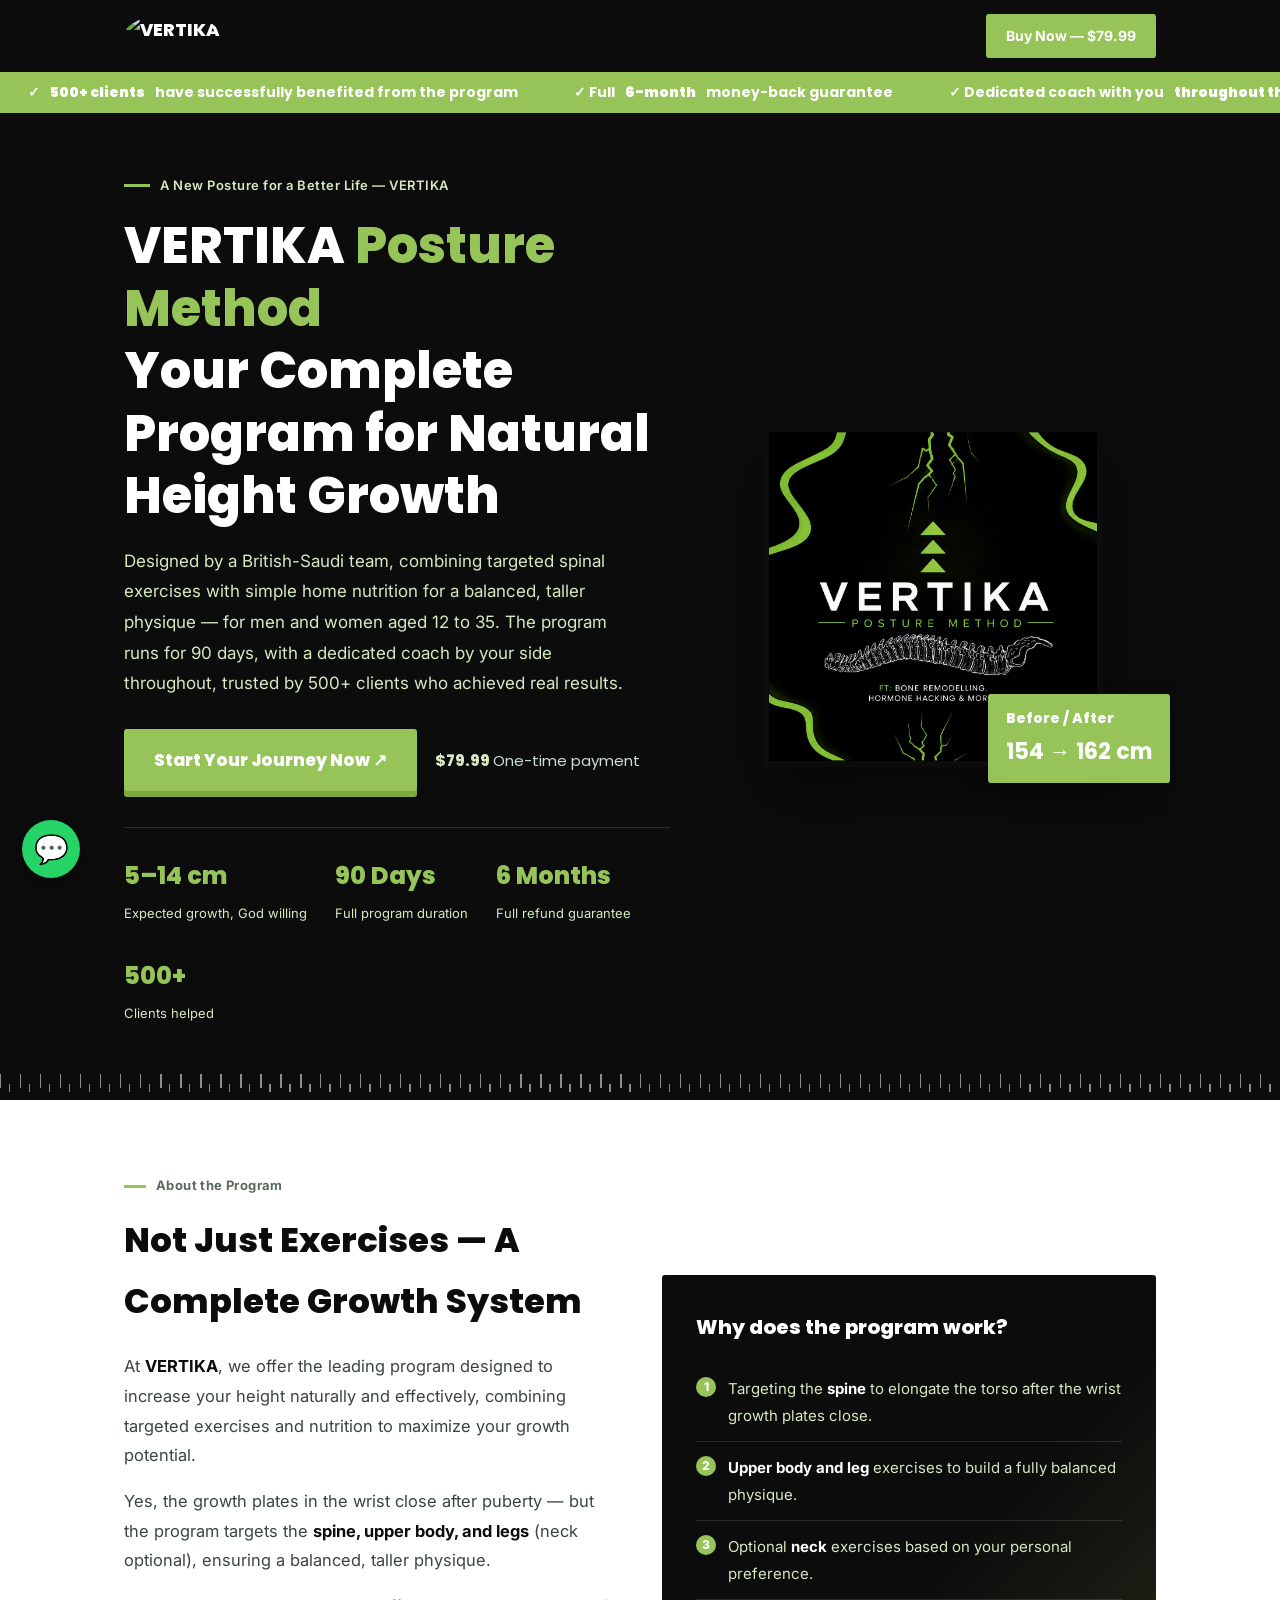
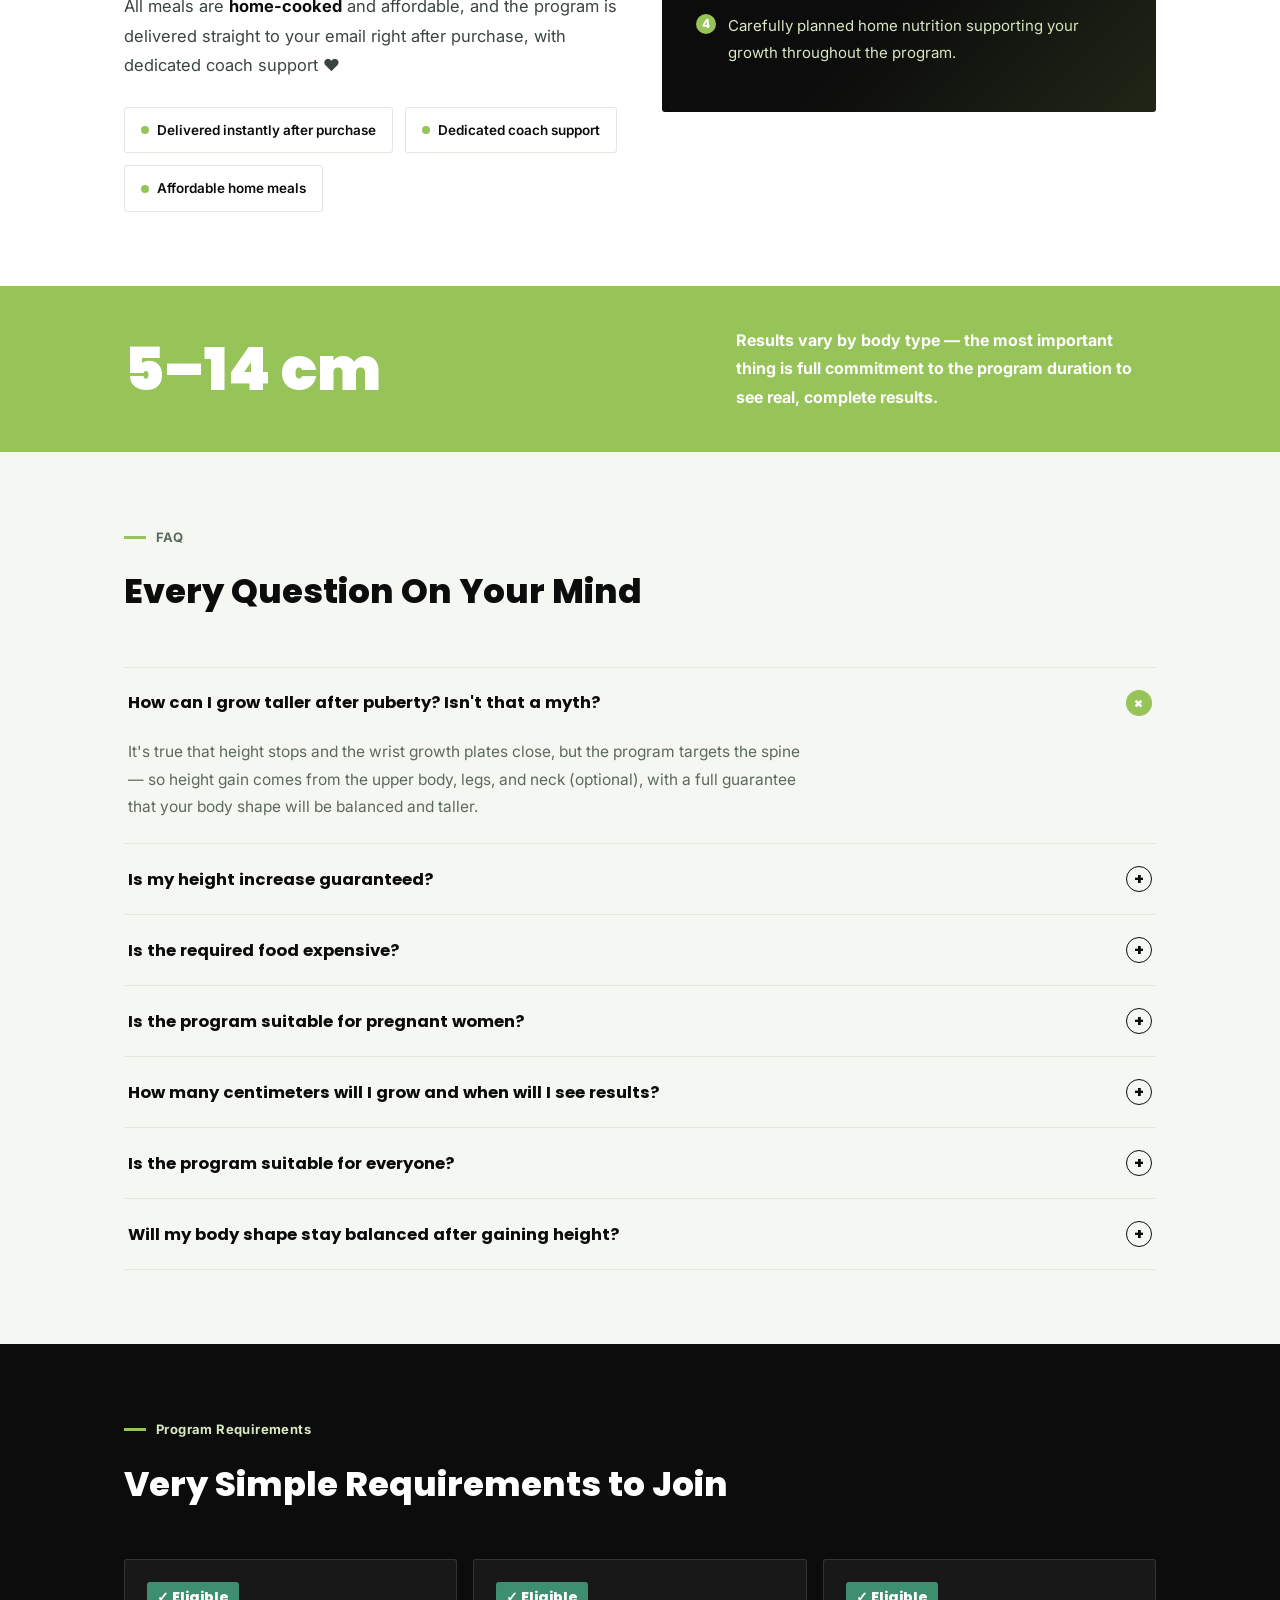
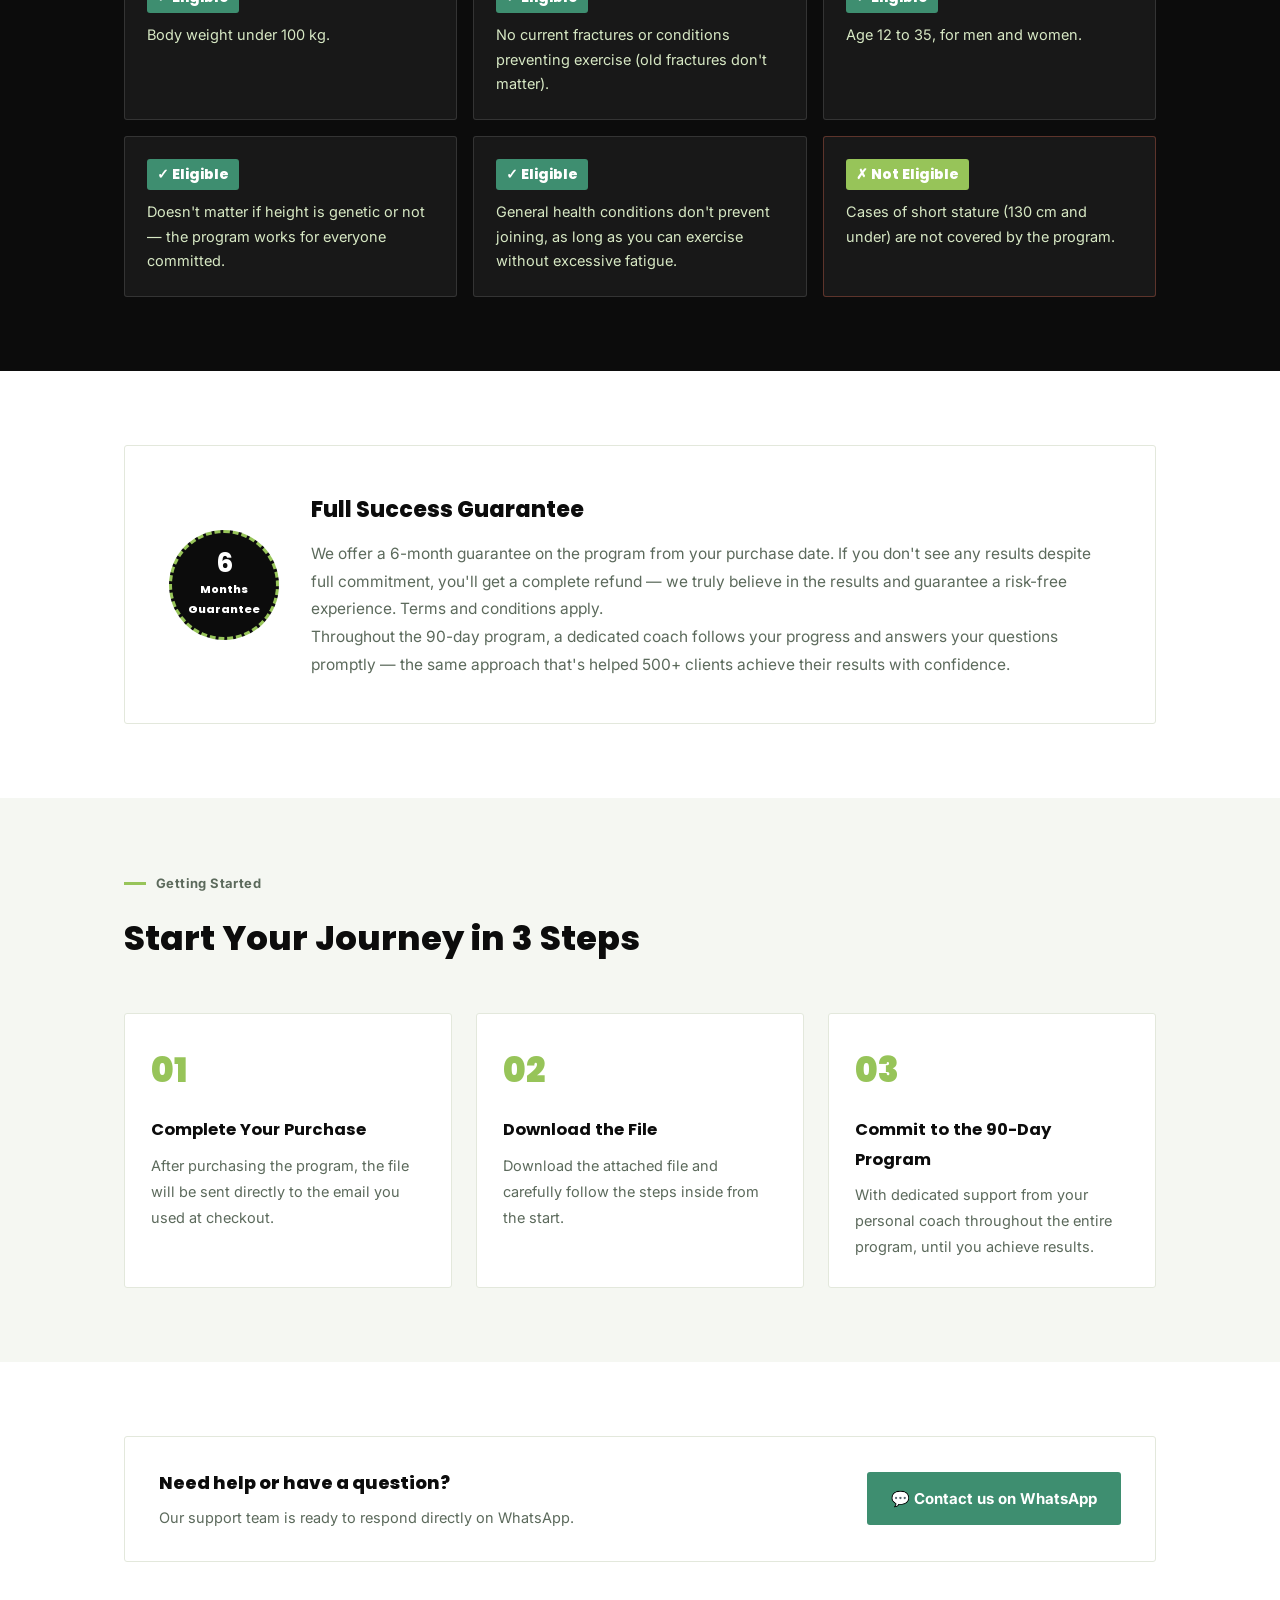
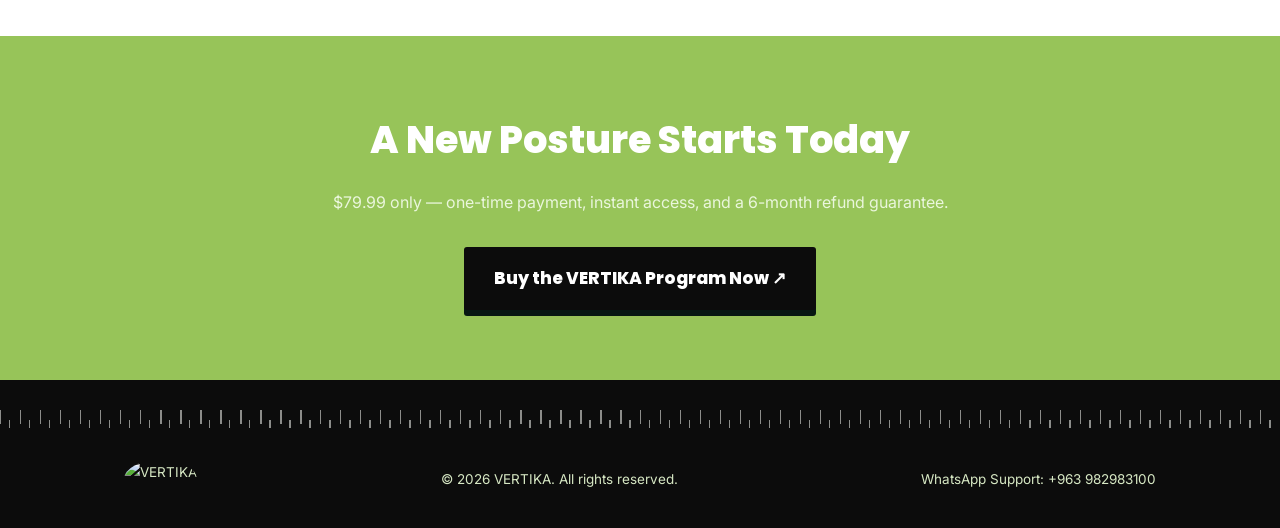
==== index.html @ 6cd90f40 "Add files via upload" ====
<!DOCTYPE html>
<html lang="en" dir="ltr">
<head>
<!-- Google tag (gtag.js) -->
<script async src="https://www.googletagmanager.com/gtag/js?id=G-021H1Y3XEF"></script>
<script>
  window.dataLayer = window.dataLayer || [];
  function gtag(){dataLayer.push(arguments);}
  gtag('js', new Date());
  gtag('config', 'G-021H1Y3XEF');
</script>
<meta charset="UTF-8">
<meta name="viewport" content="width=device-width, initial-scale=1.0">
<title>VERTIKA — Posture Method | Height Growth Program</title>
<link rel="preconnect" href="https://fonts.googleapis.com">
<link rel="preconnect" href="https://fonts.gstatic.com" crossorigin>
<link href="https://fonts.googleapis.com/css2?family=Poppins:wght@500;600;700;800;900&family=Inter:wght@400;500;600;700&display=swap" rel="stylesheet">
<style>
  :root{
    --ink:#0C0C0C;
    --teal:#0C0C0C;
    --teal-deep:#0C0C0C;
    --coral:#97C459;
    --coral-deep:#7CA83E;
    --sand:#F5F7F2;
    --paper:#FFFFFF;
    --gold:#97C459;
    --mint:#D7E8C4;
    --muted:#5c6a5c;
    --line:#E3E8DC;
  }
  *{box-sizing:border-box; margin:0; padding:0;}
  html{scroll-behavior:smooth;}
  body{
    font-family:'Inter', sans-serif;
    background:var(--sand);
    color:var(--ink);
    line-height:1.8;
    overflow-x:hidden;
  }
  h1,h2,h3,.display{font-family:'Poppins', sans-serif; font-weight:800;}
  img{max-width:100%; display:block;}
  a{color:inherit;}
  .wrap{max-width:1080px; margin:0 auto; padding:0 24px;}

  .ruler{
    height:26px; position:relative; overflow:hidden;
    background-image:
      repeating-linear-gradient(90deg, var(--ink) 0 1.5px, transparent 1.5px 20px),
      repeating-linear-gradient(90deg, transparent 0 9px, var(--ink) 9px 10.5px, transparent 10.5px 20px);
    background-position:0 0, 0 10px;
    background-size:100% 14px, 100% 8px;
    background-repeat:repeat-x;
    opacity:.9;
  }
  .ruler.on-dark{
    background-image:
      repeating-linear-gradient(90deg, var(--sand) 0 1.5px, transparent 1.5px 20px),
      repeating-linear-gradient(90deg, transparent 0 9px, var(--sand) 9px 10.5px, transparent 10.5px 20px);
    background-position:0 0, 0 10px;
    background-size:100% 14px, 100% 8px;
    opacity:.55;
  }

  .marquee-banner{background:var(--coral); color:#fff; overflow:hidden; white-space:nowrap; position:relative; z-index:51;}
  .marquee-track{display:inline-flex; white-space:nowrap; animation:marquee-scroll 22s linear infinite;}
  .marquee-track span{display:inline-flex; align-items:center; gap:10px; font-family:'Poppins', sans-serif; font-weight:700; font-size:14px; padding:8px 28px;}
  .marquee-track span b{font-weight:900;}
  @keyframes marquee-scroll{
    from{transform:translateX(0);}
    to{transform:translateX(-50%);}
  }
  @media (prefers-reduced-motion: reduce){
    .marquee-track{animation:none;}
  }
  .topbar{position:sticky; top:0; z-index:50; background:var(--teal-deep); color:#fff;}
  .topbar-inner{display:flex; align-items:center; justify-content:space-between; padding:14px 24px; max-width:1080px; margin:0 auto;}
  .brand{display:flex; align-items:center; gap:10px; font-family:'Poppins'; font-weight:800; font-size:18px;}
  .brand .dot{width:10px; height:10px; background:var(--coral); border-radius:50%;}
  .top-cta{background:var(--coral); color:#fff; font-weight:700; padding:9px 20px; border-radius:3px; font-size:14px; text-decoration:none; white-space:nowrap; transition:transform .15s ease;}
  .top-cta:hover{transform:translateY(-1px);}

  .hero{background:var(--teal-deep); color:#fff; position:relative; overflow:hidden; padding:54px 0 0;}
  .hero .wrap{display:grid; grid-template-columns:1.1fr .9fr; gap:40px; align-items:center;}
  .eyebrow{display:inline-flex; align-items:center; gap:10px; color:var(--mint); font-size:13px; letter-spacing:.5px; margin-bottom:18px; font-weight:600;}
  .eyebrow::before{content:''; width:26px; height:3px; background:var(--coral);}
  .hero h1{font-size:clamp(32px,4.5vw,50px); line-height:1.25; color:#fff; margin-bottom:18px;}
  .hero h1 em{color:var(--coral); font-style:normal;}
  .hero p.lead{color:var(--mint); font-size:17px; max-width:520px; margin-bottom:30px;}
  .hero-ctas{display:flex; align-items:center; gap:18px; flex-wrap:wrap; margin-bottom:36px;}
  .btn-primary{display:inline-flex; align-items:center; gap:10px; background:var(--coral); color:#fff; font-family:'Poppins'; font-weight:800; font-size:17px; padding:16px 30px; border-radius:3px; text-decoration:none; box-shadow:0 6px 0 var(--coral-deep); transition:transform .12s ease, box-shadow .12s ease;}
  .btn-primary:hover{transform:translateY(2px); box-shadow:0 4px 0 var(--coral-deep);}
  .price-tag{font-family:'Poppins'; font-weight:800; font-size:15px; color:var(--mint);}

  .hero-stats{display:flex; gap:28px; flex-wrap:wrap; padding-top:26px; border-top:1px solid rgba(255,255,255,.14);}
  .stat b{display:block; font-family:'Poppins'; font-weight:800; font-size:24px; color:var(--coral);}
  .stat span{font-size:13px; color:var(--mint);}

  .hero-art{position:relative; display:flex; justify-content:center;}
  .hero-cover{width:100%; max-width:340px; border:6px solid var(--teal); box-shadow:0 30px 60px rgba(0,0,0,.4);}
  .hero-tick-badge{
    position:absolute; bottom:-16px; right:-14px; background:var(--coral); color:#fff;
    font-family:'Poppins'; font-weight:800; font-size:14px; padding:12px 18px; border-radius:3px;
    box-shadow:0 10px 24px rgba(0,0,0,.3);
  }
  .hero-tick-badge b{font-size:22px; display:block;}

  section{padding:74px 0;}
  .section-head{max-width:640px; margin-bottom:44px;}
  .section-head .kicker{display:flex; align-items:center; gap:10px; color:var(--muted); font-weight:700; font-size:13px; letter-spacing:.4px; margin-bottom:12px;}
  .section-head .kicker::before{content:''; width:22px; height:3px; background:var(--coral);}
  .section-head h2{font-size:clamp(24px,3vw,34px); color:var(--teal-deep);}
  .section-head p{color:var(--muted); margin-top:12px; font-size:16px;}

  .about{background:var(--paper);}
  .about-grid{display:grid; grid-template-columns:1fr 1fr; gap:44px; align-items:center;}
  .about-copy p{color:#3a453f; margin-bottom:16px; font-size:16.5px;}
  .about-copy strong{color:var(--teal-deep);}
  .badge-row{display:flex; gap:12px; margin-top:26px; flex-wrap:wrap;}
  .badge{background:#fff; border:1px solid var(--line); border-radius:3px; padding:10px 16px; font-size:13.5px; font-weight:600; color:var(--teal-deep); display:flex; align-items:center; gap:8px;}
  .badge .sq{width:8px; height:8px; background:var(--coral); border-radius:50%;}

  .growth-card{background:var(--teal-deep); color:#fff; padding:34px; border-radius:3px; position:relative; overflow:hidden;}
  .growth-card::after{content:''; position:absolute; inset:0; background:linear-gradient(135deg, transparent 60%, rgba(151,196,89,.14));}
  .growth-card h3{font-size:20px; margin-bottom:18px; position:relative;}
  .growth-list{list-style:none; position:relative;}
  .growth-list li{display:flex; align-items:flex-start; gap:12px; padding:12px 0; border-top:1px solid rgba(255,255,255,.12); font-size:15px; color:var(--mint);}
  .growth-list li:first-child{border-top:none;}
  .growth-list li b{color:#fff; font-weight:700;}
  .growth-list .mark{width:20px; height:20px; min-width:20px; background:var(--coral); color:#fff; border-radius:50%; display:flex; align-items:center; justify-content:center; font-weight:800; font-size:12px; margin-top:2px;}

  .range-strip{background:var(--coral); color:#fff; padding:40px 0;}
  .range-inner{display:flex; align-items:center; justify-content:space-between; flex-wrap:wrap; gap:24px;}
  .range-num{font-family:'Poppins'; font-weight:900; font-size:clamp(38px,6vw,60px); line-height:1;}
  .range-inner p{font-weight:700; font-size:16px; max-width:420px;}

  .faq-list{border-top:1px solid var(--line);}
  .faq-item{border-bottom:1px solid var(--line);}
  .faq-q{width:100%; text-align:left; background:none; border:none; cursor:pointer; display:flex; align-items:center; justify-content:space-between; gap:20px; padding:22px 4px; font-family:'Poppins'; font-weight:700; font-size:16.5px; color:var(--teal-deep);}
  .faq-q .plus{min-width:26px; height:26px; border:1.5px solid var(--teal-deep); border-radius:50%; display:flex; align-items:center; justify-content:center; font-size:16px; flex:none; transition:transform .2s ease, background .2s ease, color .2s ease;}
  .faq-item.open .faq-q .plus{background:var(--coral); border-color:var(--coral); color:#fff; transform:rotate(45deg);}
  .faq-a{max-height:0; overflow:hidden; transition:max-height .3s ease;}
  .faq-a p{padding:0 4px 22px; color:var(--muted); font-size:15.5px; max-width:680px;}

  .elig{background:var(--teal-deep); color:#fff;}
  .elig .section-head h2{color:#fff;}
  .elig .section-head p{color:var(--mint);}
  .elig .section-head .kicker{color:var(--mint);}
  .elig-grid{display:grid; grid-template-columns:repeat(3,1fr); gap:16px;}
  .elig-card{background:rgba(255,255,255,.05); border:1px solid rgba(255,255,255,.12); padding:22px; border-radius:3px;}
  .elig-card.no{border-color:rgba(255,120,90,.3);}
  .elig-icon{font-family:'Poppins'; font-weight:800; font-size:14px; margin-bottom:10px; display:inline-block; padding:3px 10px; border-radius:3px;}
  .elig-card.yes .elig-icon{background:#3E8E70; color:#fff;}
  .elig-card.no .elig-icon{background:var(--coral); color:#fff;}
  .elig-card p{font-size:14.5px; color:var(--mint); line-height:1.7;}

  .guarantee{background:var(--paper);}
  .g-box{background:#fff; border:1px solid var(--line); border-radius:3px; padding:44px; display:grid; grid-template-columns:auto 1fr; gap:32px; align-items:center;}
  .g-badge{width:110px; height:110px; border-radius:50%; background:var(--teal-deep); color:#fff; display:flex; flex-direction:column; align-items:center; justify-content:center; font-family:'Poppins'; font-weight:800; text-align:center; flex:none; border:3px dashed var(--coral);}
  .g-badge b{font-size:26px; line-height:1;}
  .g-badge span{font-size:11px; margin-top:4px;}
  .g-box h3{font-size:22px; margin-bottom:10px; color:var(--teal-deep);}
  .g-box p{color:var(--muted); font-size:15.5px;}

  .steps-grid{display:grid; grid-template-columns:repeat(3,1fr); gap:24px;}
  .step-card{background:var(--paper); border:1px solid var(--line); padding:26px; border-radius:3px; position:relative;}
  .step-num{font-family:'Poppins'; font-weight:900; font-size:34px; color:var(--gold); margin-bottom:14px;}
  .step-card h4{font-size:16.5px; margin-bottom:8px; color:var(--teal-deep); font-family:'Poppins'; font-weight:700;}
  .step-card p{font-size:14.5px; color:var(--muted);}


  .support{background:var(--paper);}
  .support-box{display:flex; align-items:center; justify-content:space-between; gap:24px; flex-wrap:wrap; background:#fff; border:1px solid var(--line); padding:30px 34px; border-radius:3px;}
  .support-box h3{font-size:18px; color:var(--teal-deep); margin-bottom:6px;}
  .support-box p{color:var(--muted); font-size:14.5px;}
  .wa-btn{display:inline-flex; align-items:center; gap:10px; background:#3E8E70; color:#fff; font-weight:700; font-size:15px; padding:13px 24px; border-radius:3px; text-decoration:none; flex:none;}
  .wa-float{position:fixed; bottom:22px; left:22px; z-index:60; background:#25D366; color:#fff; width:58px; height:58px; border-radius:50%; display:flex; align-items:center; justify-content:center; box-shadow:0 6px 18px rgba(0,0,0,.28); text-decoration:none; font-size:28px; transition:transform .15s ease;}
  .wa-float:hover{transform:scale(1.08);}
  @media (max-width:520px){ .wa-float{width:52px; height:52px; bottom:16px; left:16px; font-size:24px;} }

  .final-cta{background:var(--coral); text-align:center; padding:70px 0; position:relative; overflow:hidden; color:#fff;}
  .final-cta h2{font-size:clamp(26px,4vw,38px); margin-bottom:14px;}
  .final-cta p{color:#EAF6DC; margin-bottom:30px; font-size:16px;}
  .final-cta .btn-primary{background:var(--teal-deep); box-shadow:0 6px 0 #061713;}
  .final-cta .btn-primary:hover{box-shadow:0 4px 0 #061713;}

  footer{background:var(--teal-deep); color:var(--mint); padding:30px 0; font-size:13.5px;}
  .footer-inner{display:flex; justify-content:space-between; align-items:center; flex-wrap:wrap; gap:12px;}

  @media (max-width:860px){
    .hero .wrap{grid-template-columns:1fr; text-align:center;}
    .eyebrow, .hero-ctas{justify-content:center;}
    .hero p.lead{margin-left:auto; margin-right:auto;}
    .hero-stats{justify-content:center;}
    .hero-art{order:-1;}
    .about-grid{grid-template-columns:1fr;}
    .elig-grid{grid-template-columns:1fr 1fr;}
    .steps-grid{grid-template-columns:1fr;}
    .g-box{grid-template-columns:1fr; text-align:center; justify-items:center;}
    .support-box{flex-direction:column; text-align:center;}
  }
  @media (max-width:520px){
    .elig-grid{grid-template-columns:1fr;}
    .top-cta{display:none;}
  }
  @media (prefers-reduced-motion: reduce){
    *{transition:none !important; scroll-behavior:auto !important;}
  }
</style>
</head>
<body>

<a class="wa-float" href="https://wa.me/9630982983100" target="_blank" rel="noopener" aria-label="Contact us on WhatsApp">💬</a>

<div class="topbar">
  <div class="topbar-inner">
    <div class="brand"><img src="logo.jpg" alt="VERTIKA" style="height:44px;width:auto;border-radius:50%;"></div>
    <a class="top-cta" href="https://courseon.gumroad.com/l/cueur?wanted=true" target="_blank" rel="noopener">Buy Now — $79.99</a>
  </div>
</div>

<div class="marquee-banner">
  <div class="marquee-track">
    <span>✓ <b>500+ clients</b> have successfully benefited from the program</span>
    <span>✓ Full <b>6-month</b> money-back guarantee</span>
    <span>✓ Dedicated coach with you <b>throughout the program</b></span>
    <span>✓ Full program duration: <b>90 days</b></span>
    <span>✓ <b>500+ clients</b> have successfully benefited from the program</span>
    <span>✓ Full <b>6-month</b> money-back guarantee</span>
    <span>✓ Dedicated coach with you <b>throughout the program</b></span>
    <span>✓ Full program duration: <b>90 days</b></span>
  </div>
</div>

<section class="hero">
  <div class="wrap">
    <div class="hero-copy">
      <div class="eyebrow">A New Posture for a Better Life — VERTIKA</div>
      <h1>VERTIKA <em>Posture Method</em><br>Your Complete Program for Natural Height Growth</h1>
      <p class="lead">Designed by a British-Saudi team, combining targeted spinal exercises with simple home nutrition for a balanced, taller physique — for men and women aged 12 to 35. The program runs for 90 days, with a dedicated coach by your side throughout, trusted by 500+ clients who achieved real results.</p>
      <div class="hero-ctas">
        <a class="btn-primary" href="https://courseon.gumroad.com/l/cueur?wanted=true" target="_blank" rel="noopener">Start Your Journey Now ↗</a>
        <div class="price-tag">$79.99 <span style="font-weight:400;color:#c9ded4;">One-time payment</span></div>
      </div>
      <div class="hero-stats">
        <div class="stat"><b>5–14 cm</b><span>Expected growth, God willing</span></div>
        <div class="stat"><b>90 Days</b><span>Full program duration</span></div>
        <div class="stat"><b>6 Months</b><span>Full refund guarantee</span></div>
        <div class="stat"><b>500+</b><span>Clients helped</span></div>
      </div>
    </div>
    <div class="hero-art">
      <img class="hero-cover" src="cover.jpg" alt="VERTIKA Posture Method cover">
      <div class="hero-tick-badge">Before / After<b>154 → 162 cm</b></div>
    </div>
  </div>
  <div class="ruler on-dark" style="margin-top:48px;"></div>
</section>

<section class="about">
  <div class="wrap">
    <div class="about-grid">
      <div class="about-copy">
        <div class="section-head" style="margin-bottom:20px;">
          <div class="kicker">About the Program</div>
          <h2>Not Just Exercises — A Complete Growth System</h2>
        </div>
        <p>At <strong>VERTIKA</strong>, we offer the leading program designed to increase your height naturally and effectively, combining targeted exercises and nutrition to maximize your growth potential.</p>
        <p>Yes, the growth plates in the wrist close after puberty — but the program targets the <strong>spine, upper body, and legs</strong> (neck optional), ensuring a balanced, taller physique.</p>
        <p>All meals are <strong>home-cooked</strong> and affordable, and the program is delivered straight to your email right after purchase, with dedicated coach support ❤️</p>
        <div class="badge-row">
          <div class="badge"><span class="sq"></span> Delivered instantly after purchase</div>
          <div class="badge"><span class="sq"></span> Dedicated coach support</div>
          <div class="badge"><span class="sq"></span> Affordable home meals</div>
        </div>
      </div>
      <div class="growth-card">
        <h3>Why does the program work?</h3>
        <ul class="growth-list">
          <li><span class="mark">1</span><span>Targeting the <b>spine</b> to elongate the torso after the wrist growth plates close.</span></li>
          <li><span class="mark">2</span><span><b>Upper body and leg</b> exercises to build a fully balanced physique.</span></li>
          <li><span class="mark">3</span><span>Optional <b>neck</b> exercises based on your personal preference.</span></li>
          <li><span class="mark">4</span><span>Carefully planned home nutrition supporting your growth throughout the program.</span></li>
        </ul>
      </div>
    </div>
  </div>
</section>

<div class="range-strip">
  <div class="wrap range-inner">
    <div class="range-num">5–14 cm</div>
    <p>Results vary by body type — the most important thing is full commitment to the program duration to see real, complete results.</p>
  </div>
</div>

<section class="faq">
  <div class="wrap">
    <div class="section-head">
      <div class="kicker">FAQ</div>
      <h2>Every Question On Your Mind</h2>
    </div>
    <div class="faq-list" id="faqList">

      <div class="faq-item open">
        <button class="faq-q"><span>How can I grow taller after puberty? Isn't that a myth?</span><span class="plus">+</span></button>
        <div class="faq-a"><p>It's true that height stops and the wrist growth plates close, but the program targets the spine — so height gain comes from the upper body, legs, and neck (optional), with a full guarantee that your body shape will be balanced and taller.</p></div>
      </div>

      <div class="faq-item">
        <button class="faq-q"><span>Is my height increase guaranteed?</span><span class="plus">+</span></button>
        <div class="faq-a"><p>God willing, yes — if you follow the program correctly and commit to it fully.</p></div>
      </div>

      <div class="faq-item">
        <button class="faq-q"><span>Is the required food expensive?</span><span class="plus">+</span></button>
        <div class="faq-a"><p>No, it's all simple, affordable home-cooked food.</p></div>
      </div>

      <div class="faq-item">
        <button class="faq-q"><span>Is the program suitable for pregnant women?</span><span class="plus">+</span></button>
        <div class="faq-a"><p>No, it's best to take the current offer now and start right after giving birth.</p></div>
      </div>

      <div class="faq-item">
        <button class="faq-q"><span>How many centimeters will I grow and when will I see results?</span><span class="plus">+</span></button>
        <div class="faq-a"><p>From 5 cm minimum up to 10–14 cm, God willing — results vary by body. Most importantly, commit to the full program duration to see complete results.</p></div>
      </div>

      <div class="faq-item">
        <button class="faq-q"><span>Is the program suitable for everyone?</span><span class="plus">+</span></button>
        <div class="faq-a"><p>Yes, God willing, for both men and women — regardless of whether height is genetic, the program works for everyone who commits.</p></div>
      </div>

      <div class="faq-item">
        <button class="faq-q"><span>Will my body shape stay balanced after gaining height?</span><span class="plus">+</span></button>
        <div class="faq-a"><p>Yes, completely balanced — no client has ever complained about imbalance after gaining height, Alhamdulillah.</p></div>
      </div>

    </div>
  </div>
</section>

<section class="elig">
  <div class="wrap">
    <div class="section-head">
      <div class="kicker">Program Requirements</div>
      <h2>Very Simple Requirements to Join</h2>
    </div>
    <div class="elig-grid">
      <div class="elig-card yes"><span class="elig-icon">✓ Eligible</span><p>Body weight under 100 kg.</p></div>
      <div class="elig-card yes"><span class="elig-icon">✓ Eligible</span><p>No current fractures or conditions preventing exercise (old fractures don't matter).</p></div>
      <div class="elig-card yes"><span class="elig-icon">✓ Eligible</span><p>Age 12 to 35, for men and women.</p></div>
      <div class="elig-card yes"><span class="elig-icon">✓ Eligible</span><p>Doesn't matter if height is genetic or not — the program works for everyone committed.</p></div>
      <div class="elig-card yes"><span class="elig-icon">✓ Eligible</span><p>General health conditions don't prevent joining, as long as you can exercise without excessive fatigue.</p></div>
      <div class="elig-card no"><span class="elig-icon">✗ Not Eligible</span><p>Cases of short stature (130 cm and under) are not covered by the program.</p></div>
    </div>
  </div>
</section>

<section class="guarantee">
  <div class="wrap">
    <div class="g-box">
      <div class="g-badge"><b>6</b><span>Months Guarantee</span></div>
      <div>
        <h3>Full Success Guarantee</h3>
        <p>We offer a 6-month guarantee on the program from your purchase date. If you don't see any results despite full commitment, you'll get a complete refund — we truly believe in the results and guarantee a risk-free experience. Terms and conditions apply.</p>
        <p>Throughout the 90-day program, a dedicated coach follows your progress and answers your questions promptly — the same approach that's helped 500+ clients achieve their results with confidence.</p>
      </div>
    </div>
  </div>
</section>

<section class="steps">
  <div class="wrap">
    <div class="section-head">
      <div class="kicker">Getting Started</div>
      <h2>Start Your Journey in 3 Steps</h2>
    </div>
    <div class="steps-grid">
      <div class="step-card">
        <div class="step-num">01</div>
        <h4>Complete Your Purchase</h4>
        <p>After purchasing the program, the file will be sent directly to the email you used at checkout.</p>
      </div>
      <div class="step-card">
        <div class="step-num">02</div>
        <h4>Download the File</h4>
        <p>Download the attached file and carefully follow the steps inside from the start.</p>
      </div>
      <div class="step-card">
        <div class="step-num">03</div>
        <h4>Commit to the 90-Day Program</h4>
        <p>With dedicated support from your personal coach throughout the entire program, until you achieve results.</p>
      </div>
    </div>
  </div>
</section>





<section class="support">
  <div class="wrap">
    <div class="support-box">
      <div>
        <h3>Need help or have a question?</h3>
        <p>Our support team is ready to respond directly on WhatsApp.</p>
      </div>
      <a class="wa-btn" href="https://wa.me/9630982983100" target="_blank" rel="noopener">💬 Contact us on WhatsApp</a>
    </div>
  </div>
</section>

<div class="final-cta">
  <div class="wrap">
    <h2>A New Posture Starts Today</h2>
    <p>$79.99 only — one-time payment, instant access, and a 6-month refund guarantee.</p>
    <a class="btn-primary" href="https://courseon.gumroad.com/l/cueur?wanted=true" target="_blank" rel="noopener">Buy the VERTIKA Program Now ↗</a>
  </div>
</div>

<footer>
  <div class="ruler on-dark" style="margin-bottom:24px;"></div>
  <div class="wrap footer-inner">
    <div class="footer-brand"><img src="logo.jpg" alt="VERTIKA" style="height:38px;width:auto;border-radius:50%;"></div>
    <div>© 2026 VERTIKA. All rights reserved.</div>
    <div>WhatsApp Support: +963 982983100</div>
  </div>
</footer>

<script>
  document.querySelectorAll('.faq-q').forEach(btn=>{
    btn.addEventListener('click', ()=>{
      const item = btn.closest('.faq-item');
      const answer = item.querySelector('.faq-a');
      const isOpen = item.classList.contains('open');
      document.querySelectorAll('.faq-item.open').forEach(o=>{
        if(o!==item){ o.classList.remove('open'); o.querySelector('.faq-a').style.maxHeight=null; }
      });
      if(isOpen){
        item.classList.remove('open');
        answer.style.maxHeight = null;
      } else {
        item.classList.add('open');
        answer.style.maxHeight = answer.scrollHeight + 'px';
      }
    });
  });
  window.addEventListener('load', ()=>{
    const openItem = document.querySelector('.faq-item.open .faq-a');
    if(openItem) openItem.style.maxHeight = openItem.scrollHeight + 'px';
  });
</script>

</body>
</html>
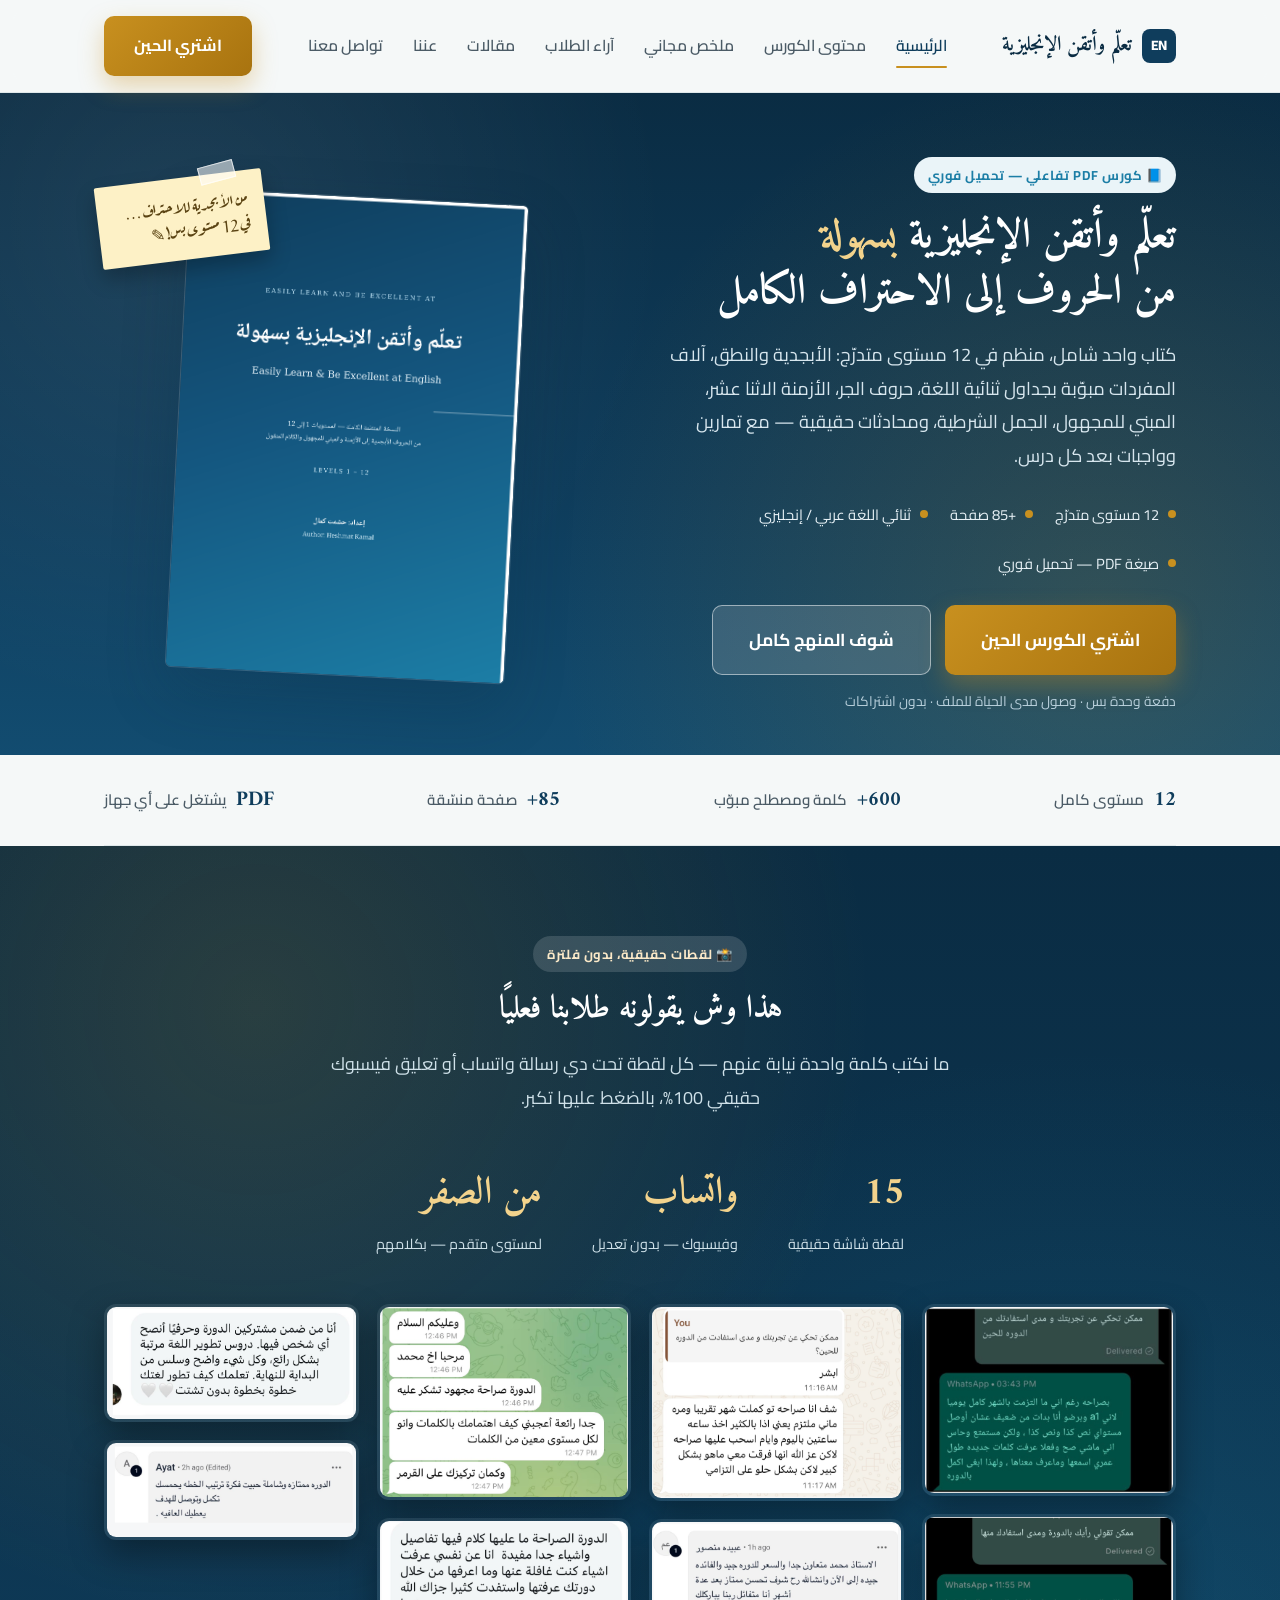
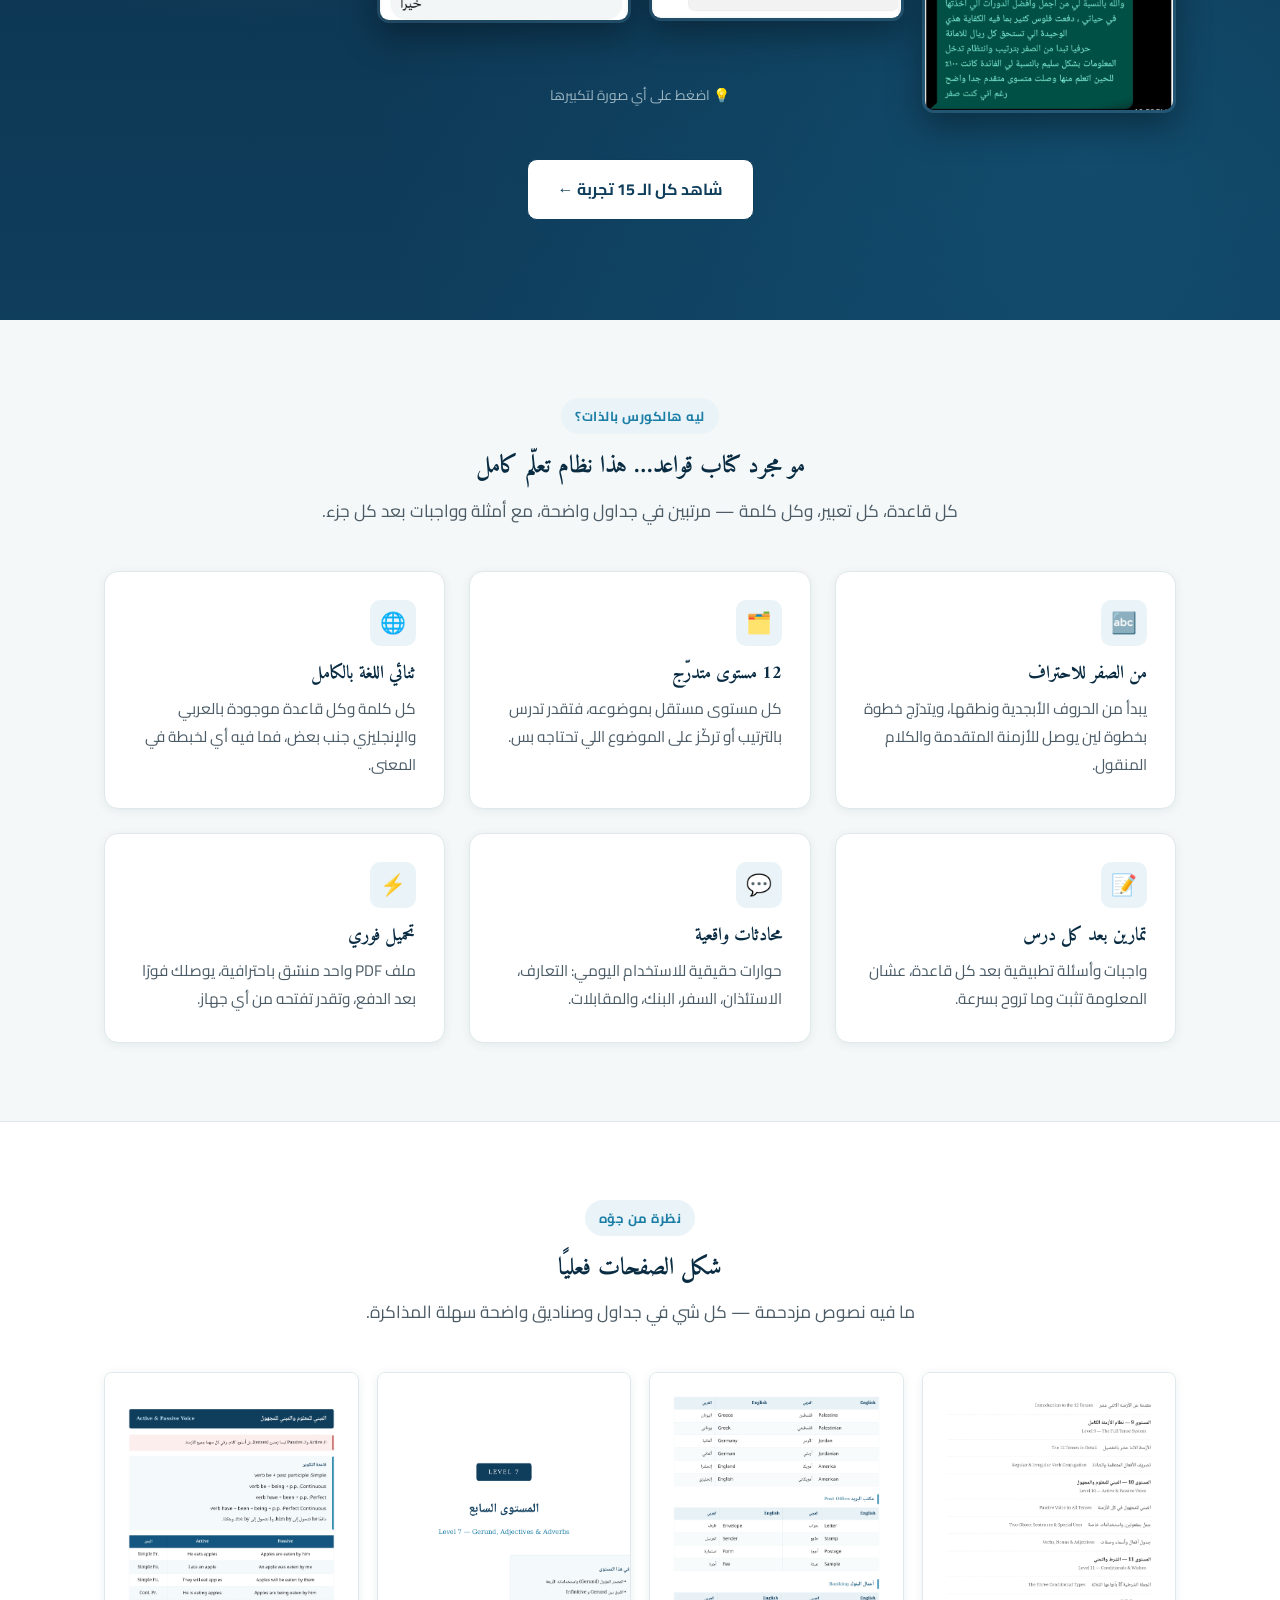
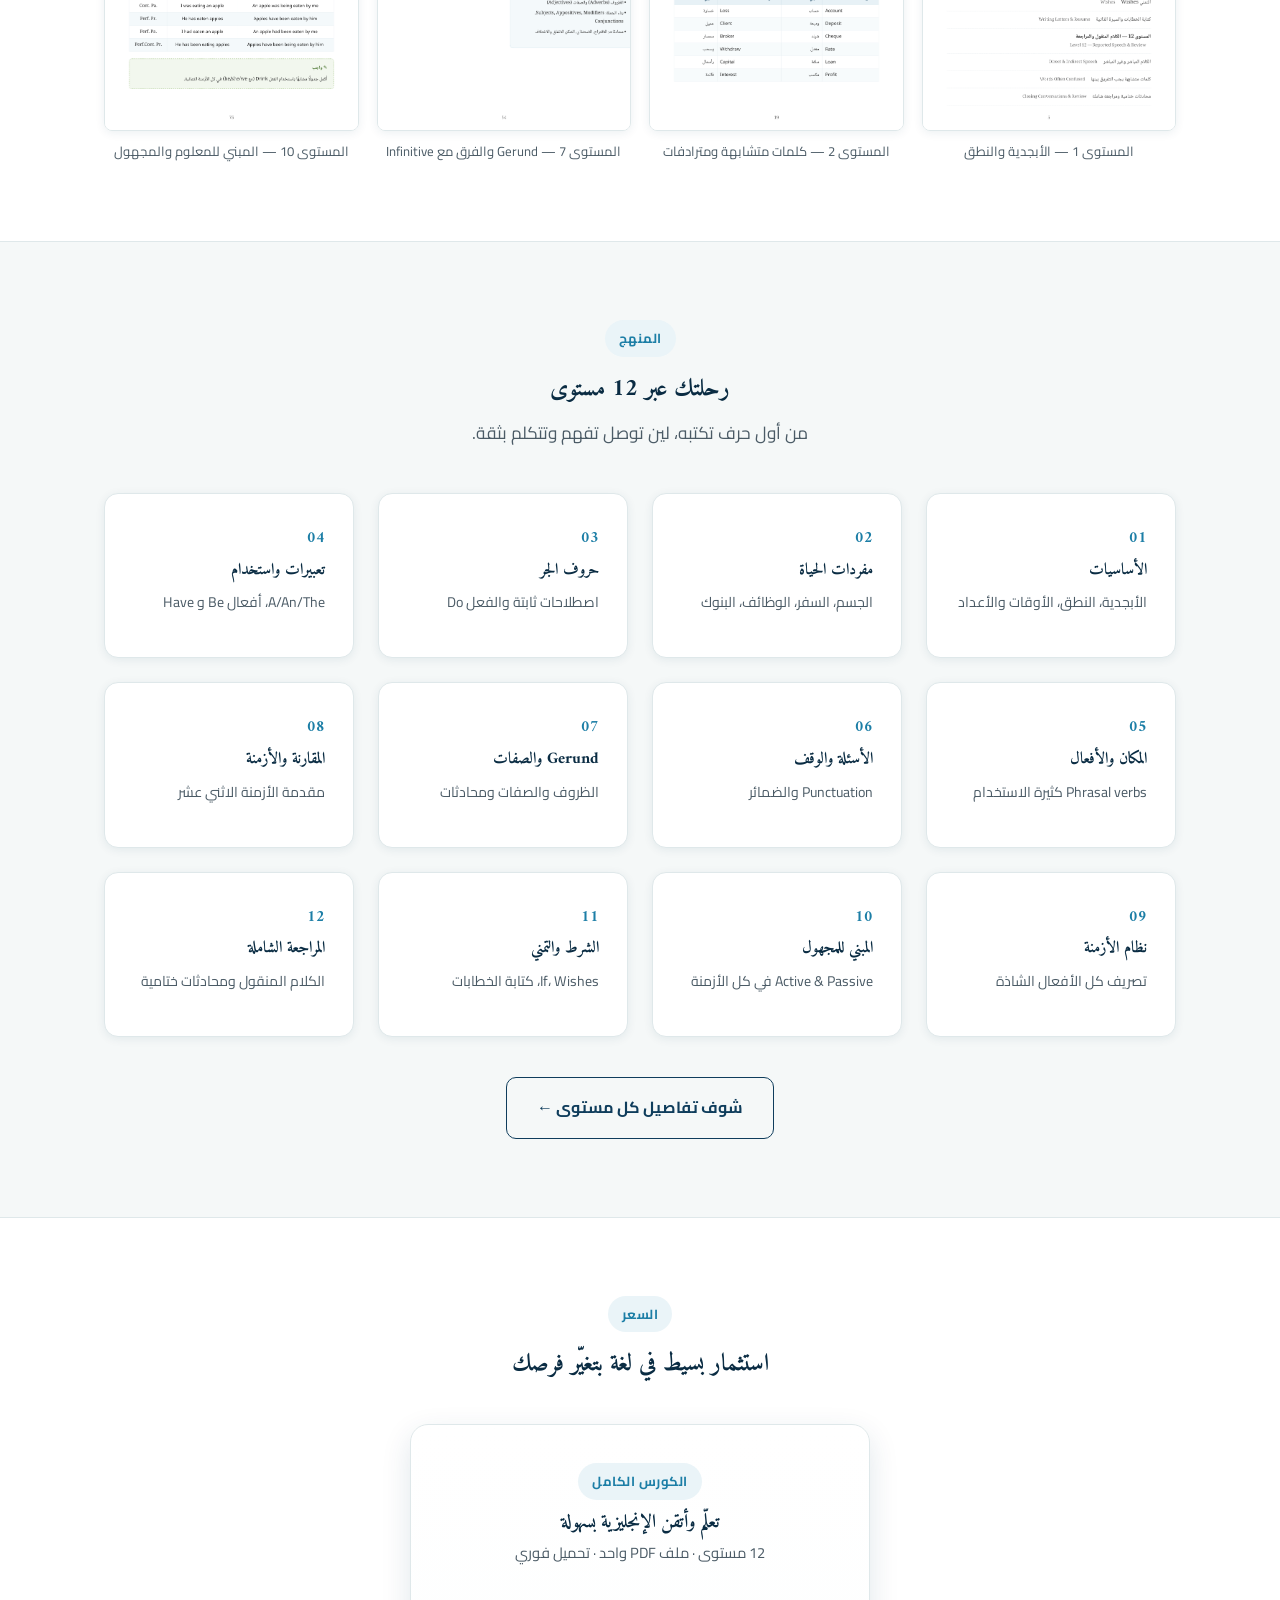
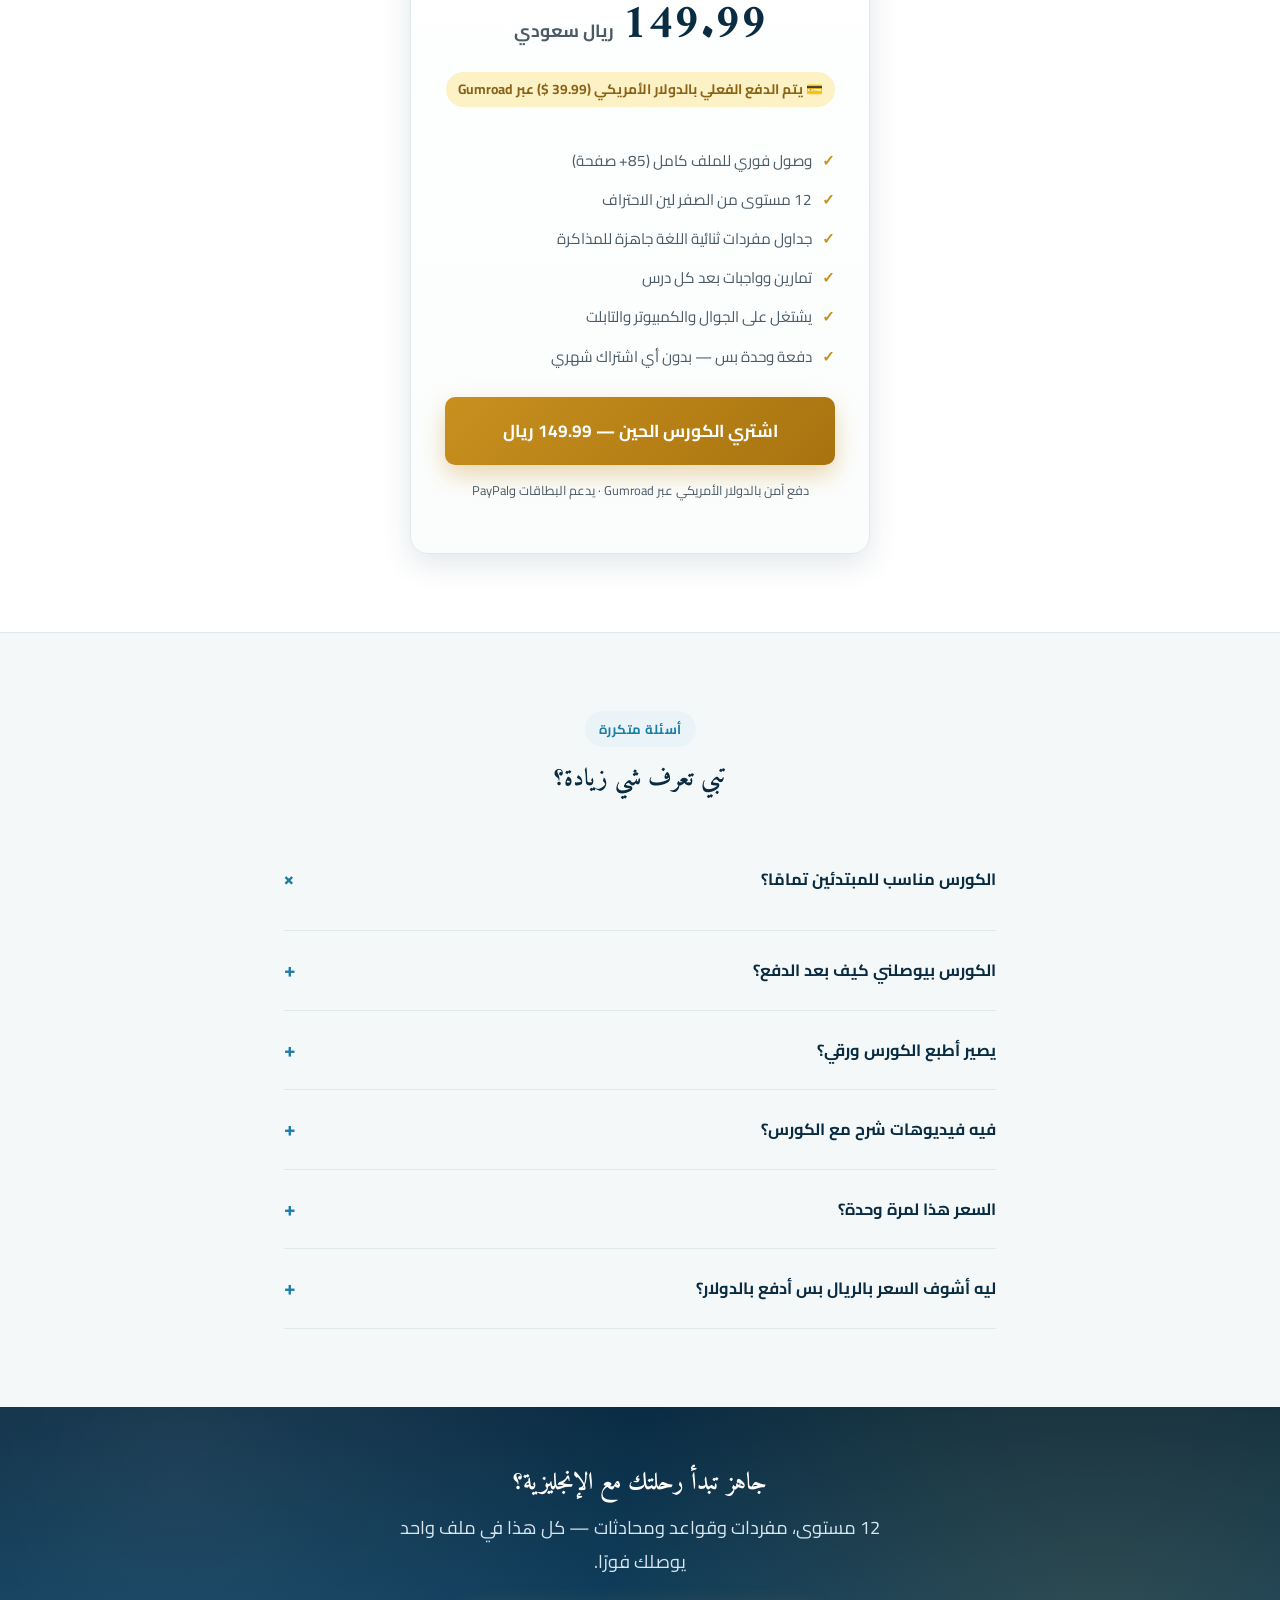
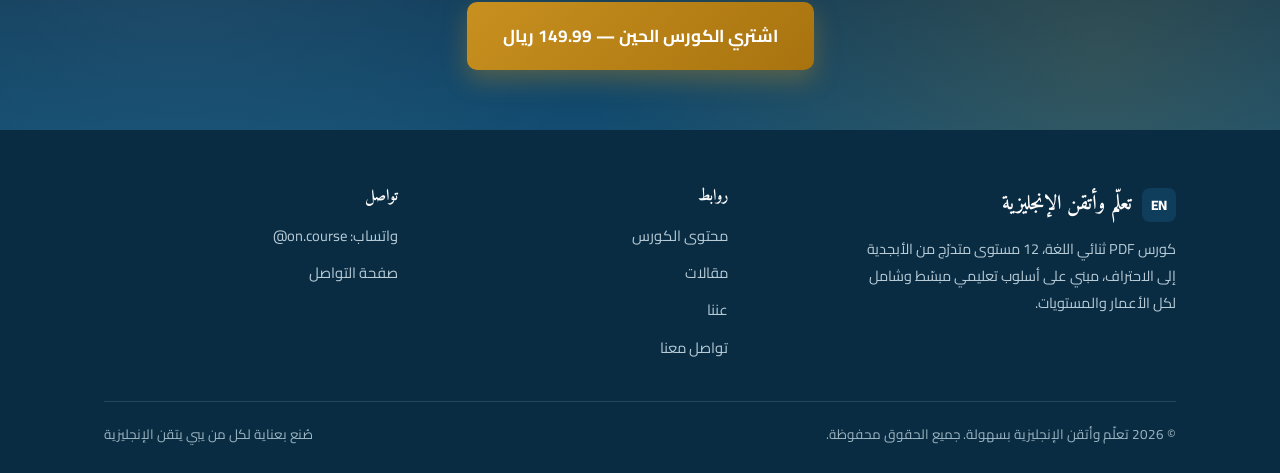
==== commit ebd3b68f: "Add files via upload" ====
--- a/index.html
+++ b/index.html
@@ -1,5 +1,5 @@
 <!DOCTYPE html>
-<html lang="en" dir="ltr">
+<html lang="ar" dir="rtl">
 <head>
 <!-- Google tag (gtag.js) -->
 <script async src="https://www.googletagmanager.com/gtag/js?id=G-021H1Y3XEF"></script>
@@ -9,450 +9,386 @@
   gtag('js', new Date());
   gtag('config', 'G-021H1Y3XEF');
 </script>
+
 <meta charset="UTF-8">
 <meta name="viewport" content="width=device-width, initial-scale=1.0">
-<title>VERTIKA — Posture Method | Height Growth Program</title>
+<title>تعلّم وأتقن الإنجليزية بسهولة | كورس كامل من الصفر للاحتراف — 12 مستوى</title>
+<meta name="description" content="كورس شامل بصيغة PDF ثنائي اللغة (عربي/إنجليزي)، 12 مستوى متدرج من الأبجدية إلى الأزمنة والمحادثات. تحميل فوري بعد الشراء.">
 <link rel="preconnect" href="https://fonts.googleapis.com">
-<link rel="preconnect" href="https://fonts.gstatic.com" crossorigin>
-<link href="https://fonts.googleapis.com/css2?family=Poppins:wght@500;600;700;800;900&family=Inter:wght@400;500;600;700&display=swap" rel="stylesheet">
-<style>
-  :root{
-    --ink:#0C0C0C;
-    --teal:#0C0C0C;
-    --teal-deep:#0C0C0C;
-    --coral:#97C459;
-    --coral-deep:#7CA83E;
-    --sand:#F5F7F2;
-    --paper:#FFFFFF;
-    --gold:#97C459;
-    --mint:#D7E8C4;
-    --muted:#5c6a5c;
-    --line:#E3E8DC;
-  }
-  *{box-sizing:border-box; margin:0; padding:0;}
-  html{scroll-behavior:smooth;}
-  body{
-    font-family:'Inter', sans-serif;
-    background:var(--sand);
-    color:var(--ink);
-    line-height:1.8;
-    overflow-x:hidden;
-  }
-  h1,h2,h3,.display{font-family:'Poppins', sans-serif; font-weight:800;}
-  img{max-width:100%; display:block;}
-  a{color:inherit;}
-  .wrap{max-width:1080px; margin:0 auto; padding:0 24px;}
-
-  .ruler{
-    height:26px; position:relative; overflow:hidden;
-    background-image:
-      repeating-linear-gradient(90deg, var(--ink) 0 1.5px, transparent 1.5px 20px),
-      repeating-linear-gradient(90deg, transparent 0 9px, var(--ink) 9px 10.5px, transparent 10.5px 20px);
-    background-position:0 0, 0 10px;
-    background-size:100% 14px, 100% 8px;
-    background-repeat:repeat-x;
-    opacity:.9;
-  }
-  .ruler.on-dark{
-    background-image:
-      repeating-linear-gradient(90deg, var(--sand) 0 1.5px, transparent 1.5px 20px),
-      repeating-linear-gradient(90deg, transparent 0 9px, var(--sand) 9px 10.5px, transparent 10.5px 20px);
-    background-position:0 0, 0 10px;
-    background-size:100% 14px, 100% 8px;
-    opacity:.55;
-  }
-
-  .marquee-banner{background:var(--coral); color:#fff; overflow:hidden; white-space:nowrap; position:relative; z-index:51;}
-  .marquee-track{display:inline-flex; white-space:nowrap; animation:marquee-scroll 22s linear infinite;}
-  .marquee-track span{display:inline-flex; align-items:center; gap:10px; font-family:'Poppins', sans-serif; font-weight:700; font-size:14px; padding:8px 28px;}
-  .marquee-track span b{font-weight:900;}
-  @keyframes marquee-scroll{
-    from{transform:translateX(0);}
-    to{transform:translateX(-50%);}
-  }
-  @media (prefers-reduced-motion: reduce){
-    .marquee-track{animation:none;}
-  }
-  .topbar{position:sticky; top:0; z-index:50; background:var(--teal-deep); color:#fff;}
-  .topbar-inner{display:flex; align-items:center; justify-content:space-between; padding:14px 24px; max-width:1080px; margin:0 auto;}
-  .brand{display:flex; align-items:center; gap:10px; font-family:'Poppins'; font-weight:800; font-size:18px;}
-  .brand .dot{width:10px; height:10px; background:var(--coral); border-radius:50%;}
-  .top-cta{background:var(--coral); color:#fff; font-weight:700; padding:9px 20px; border-radius:3px; font-size:14px; text-decoration:none; white-space:nowrap; transition:transform .15s ease;}
-  .top-cta:hover{transform:translateY(-1px);}
-
-  .hero{background:var(--teal-deep); color:#fff; position:relative; overflow:hidden; padding:54px 0 0;}
-  .hero .wrap{display:grid; grid-template-columns:1.1fr .9fr; gap:40px; align-items:center;}
-  .eyebrow{display:inline-flex; align-items:center; gap:10px; color:var(--mint); font-size:13px; letter-spacing:.5px; margin-bottom:18px; font-weight:600;}
-  .eyebrow::before{content:''; width:26px; height:3px; background:var(--coral);}
-  .hero h1{font-size:clamp(32px,4.5vw,50px); line-height:1.25; color:#fff; margin-bottom:18px;}
-  .hero h1 em{color:var(--coral); font-style:normal;}
-  .hero p.lead{color:var(--mint); font-size:17px; max-width:520px; margin-bottom:30px;}
-  .hero-ctas{display:flex; align-items:center; gap:18px; flex-wrap:wrap; margin-bottom:36px;}
-  .btn-primary{display:inline-flex; align-items:center; gap:10px; background:var(--coral); color:#fff; font-family:'Poppins'; font-weight:800; font-size:17px; padding:16px 30px; border-radius:3px; text-decoration:none; box-shadow:0 6px 0 var(--coral-deep); transition:transform .12s ease, box-shadow .12s ease;}
-  .btn-primary:hover{transform:translateY(2px); box-shadow:0 4px 0 var(--coral-deep);}
-  .price-tag{font-family:'Poppins'; font-weight:800; font-size:15px; color:var(--mint);}
-
-  .hero-stats{display:flex; gap:28px; flex-wrap:wrap; padding-top:26px; border-top:1px solid rgba(255,255,255,.14);}
-  .stat b{display:block; font-family:'Poppins'; font-weight:800; font-size:24px; color:var(--coral);}
-  .stat span{font-size:13px; color:var(--mint);}
-
-  .hero-art{position:relative; display:flex; justify-content:center;}
-  .hero-cover{width:100%; max-width:340px; border:6px solid var(--teal); box-shadow:0 30px 60px rgba(0,0,0,.4);}
-  .hero-tick-badge{
-    position:absolute; bottom:-16px; right:-14px; background:var(--coral); color:#fff;
-    font-family:'Poppins'; font-weight:800; font-size:14px; padding:12px 18px; border-radius:3px;
-    box-shadow:0 10px 24px rgba(0,0,0,.3);
-  }
-  .hero-tick-badge b{font-size:22px; display:block;}
-
-  section{padding:74px 0;}
-  .section-head{max-width:640px; margin-bottom:44px;}
-  .section-head .kicker{display:flex; align-items:center; gap:10px; color:var(--muted); font-weight:700; font-size:13px; letter-spacing:.4px; margin-bottom:12px;}
-  .section-head .kicker::before{content:''; width:22px; height:3px; background:var(--coral);}
-  .section-head h2{font-size:clamp(24px,3vw,34px); color:var(--teal-deep);}
-  .section-head p{color:var(--muted); margin-top:12px; font-size:16px;}
-
-  .about{background:var(--paper);}
-  .about-grid{display:grid; grid-template-columns:1fr 1fr; gap:44px; align-items:center;}
-  .about-copy p{color:#3a453f; margin-bottom:16px; font-size:16.5px;}
-  .about-copy strong{color:var(--teal-deep);}
-  .badge-row{display:flex; gap:12px; margin-top:26px; flex-wrap:wrap;}
-  .badge{background:#fff; border:1px solid var(--line); border-radius:3px; padding:10px 16px; font-size:13.5px; font-weight:600; color:var(--teal-deep); display:flex; align-items:center; gap:8px;}
-  .badge .sq{width:8px; height:8px; background:var(--coral); border-radius:50%;}
-
-  .growth-card{background:var(--teal-deep); color:#fff; padding:34px; border-radius:3px; position:relative; overflow:hidden;}
-  .growth-card::after{content:''; position:absolute; inset:0; background:linear-gradient(135deg, transparent 60%, rgba(151,196,89,.14));}
-  .growth-card h3{font-size:20px; margin-bottom:18px; position:relative;}
-  .growth-list{list-style:none; position:relative;}
-  .growth-list li{display:flex; align-items:flex-start; gap:12px; padding:12px 0; border-top:1px solid rgba(255,255,255,.12); font-size:15px; color:var(--mint);}
-  .growth-list li:first-child{border-top:none;}
-  .growth-list li b{color:#fff; font-weight:700;}
-  .growth-list .mark{width:20px; height:20px; min-width:20px; background:var(--coral); color:#fff; border-radius:50%; display:flex; align-items:center; justify-content:center; font-weight:800; font-size:12px; margin-top:2px;}
-
-  .range-strip{background:var(--coral); color:#fff; padding:40px 0;}
-  .range-inner{display:flex; align-items:center; justify-content:space-between; flex-wrap:wrap; gap:24px;}
-  .range-num{font-family:'Poppins'; font-weight:900; font-size:clamp(38px,6vw,60px); line-height:1;}
-  .range-inner p{font-weight:700; font-size:16px; max-width:420px;}
-
-  .faq-list{border-top:1px solid var(--line);}
-  .faq-item{border-bottom:1px solid var(--line);}
-  .faq-q{width:100%; text-align:left; background:none; border:none; cursor:pointer; display:flex; align-items:center; justify-content:space-between; gap:20px; padding:22px 4px; font-family:'Poppins'; font-weight:700; font-size:16.5px; color:var(--teal-deep);}
-  .faq-q .plus{min-width:26px; height:26px; border:1.5px solid var(--teal-deep); border-radius:50%; display:flex; align-items:center; justify-content:center; font-size:16px; flex:none; transition:transform .2s ease, background .2s ease, color .2s ease;}
-  .faq-item.open .faq-q .plus{background:var(--coral); border-color:var(--coral); color:#fff; transform:rotate(45deg);}
-  .faq-a{max-height:0; overflow:hidden; transition:max-height .3s ease;}
-  .faq-a p{padding:0 4px 22px; color:var(--muted); font-size:15.5px; max-width:680px;}
-
-  .elig{background:var(--teal-deep); color:#fff;}
-  .elig .section-head h2{color:#fff;}
-  .elig .section-head p{color:var(--mint);}
-  .elig .section-head .kicker{color:var(--mint);}
-  .elig-grid{display:grid; grid-template-columns:repeat(3,1fr); gap:16px;}
-  .elig-card{background:rgba(255,255,255,.05); border:1px solid rgba(255,255,255,.12); padding:22px; border-radius:3px;}
-  .elig-card.no{border-color:rgba(255,120,90,.3);}
-  .elig-icon{font-family:'Poppins'; font-weight:800; font-size:14px; margin-bottom:10px; display:inline-block; padding:3px 10px; border-radius:3px;}
-  .elig-card.yes .elig-icon{background:#3E8E70; color:#fff;}
-  .elig-card.no .elig-icon{background:var(--coral); color:#fff;}
-  .elig-card p{font-size:14.5px; color:var(--mint); line-height:1.7;}
-
-  .guarantee{background:var(--paper);}
-  .g-box{background:#fff; border:1px solid var(--line); border-radius:3px; padding:44px; display:grid; grid-template-columns:auto 1fr; gap:32px; align-items:center;}
-  .g-badge{width:110px; height:110px; border-radius:50%; background:var(--teal-deep); color:#fff; display:flex; flex-direction:column; align-items:center; justify-content:center; font-family:'Poppins'; font-weight:800; text-align:center; flex:none; border:3px dashed var(--coral);}
-  .g-badge b{font-size:26px; line-height:1;}
-  .g-badge span{font-size:11px; margin-top:4px;}
-  .g-box h3{font-size:22px; margin-bottom:10px; color:var(--teal-deep);}
-  .g-box p{color:var(--muted); font-size:15.5px;}
-
-  .steps-grid{display:grid; grid-template-columns:repeat(3,1fr); gap:24px;}
-  .step-card{background:var(--paper); border:1px solid var(--line); padding:26px; border-radius:3px; position:relative;}
-  .step-num{font-family:'Poppins'; font-weight:900; font-size:34px; color:var(--gold); margin-bottom:14px;}
-  .step-card h4{font-size:16.5px; margin-bottom:8px; color:var(--teal-deep); font-family:'Poppins'; font-weight:700;}
-  .step-card p{font-size:14.5px; color:var(--muted);}
-
-
-  .support{background:var(--paper);}
-  .support-box{display:flex; align-items:center; justify-content:space-between; gap:24px; flex-wrap:wrap; background:#fff; border:1px solid var(--line); padding:30px 34px; border-radius:3px;}
-  .support-box h3{font-size:18px; color:var(--teal-deep); margin-bottom:6px;}
-  .support-box p{color:var(--muted); font-size:14.5px;}
-  .wa-btn{display:inline-flex; align-items:center; gap:10px; background:#3E8E70; color:#fff; font-weight:700; font-size:15px; padding:13px 24px; border-radius:3px; text-decoration:none; flex:none;}
-  .wa-float{position:fixed; bottom:22px; left:22px; z-index:60; background:#25D366; color:#fff; width:58px; height:58px; border-radius:50%; display:flex; align-items:center; justify-content:center; box-shadow:0 6px 18px rgba(0,0,0,.28); text-decoration:none; font-size:28px; transition:transform .15s ease;}
-  .wa-float:hover{transform:scale(1.08);}
-  @media (max-width:520px){ .wa-float{width:52px; height:52px; bottom:16px; left:16px; font-size:24px;} }
-
-  .final-cta{background:var(--coral); text-align:center; padding:70px 0; position:relative; overflow:hidden; color:#fff;}
-  .final-cta h2{font-size:clamp(26px,4vw,38px); margin-bottom:14px;}
-  .final-cta p{color:#EAF6DC; margin-bottom:30px; font-size:16px;}
-  .final-cta .btn-primary{background:var(--teal-deep); box-shadow:0 6px 0 #061713;}
-  .final-cta .btn-primary:hover{box-shadow:0 4px 0 #061713;}
-
-  footer{background:var(--teal-deep); color:var(--mint); padding:30px 0; font-size:13.5px;}
-  .footer-inner{display:flex; justify-content:space-between; align-items:center; flex-wrap:wrap; gap:12px;}
-
-  @media (max-width:860px){
-    .hero .wrap{grid-template-columns:1fr; text-align:center;}
-    .eyebrow, .hero-ctas{justify-content:center;}
-    .hero p.lead{margin-left:auto; margin-right:auto;}
-    .hero-stats{justify-content:center;}
-    .hero-art{order:-1;}
-    .about-grid{grid-template-columns:1fr;}
-    .elig-grid{grid-template-columns:1fr 1fr;}
-    .steps-grid{grid-template-columns:1fr;}
-    .g-box{grid-template-columns:1fr; text-align:center; justify-items:center;}
-    .support-box{flex-direction:column; text-align:center;}
-  }
-  @media (max-width:520px){
-    .elig-grid{grid-template-columns:1fr;}
-    .top-cta{display:none;}
-  }
-  @media (prefers-reduced-motion: reduce){
-    *{transition:none !important; scroll-behavior:auto !important;}
-  }
-</style>
+<link href="https://fonts.googleapis.com/css2?family=Amiri:wght@400;700&family=Cairo:wght@400;500;600;700;800&family=Aref+Ruqaa&display=swap" rel="stylesheet">
+<link rel="stylesheet" href="css/style.css">
 </head>
 <body>
 
-<a class="wa-float" href="https://wa.me/9630982983100" target="_blank" rel="noopener" aria-label="Contact us on WhatsApp">💬</a>
-
-<div class="topbar">
-  <div class="topbar-inner">
-    <div class="brand"><img src="logo.jpg" alt="VERTIKA" style="height:44px;width:auto;border-radius:50%;"></div>
-    <a class="top-cta" href="https://courseon.gumroad.com/l/cueur?wanted=true" target="_blank" rel="noopener">Buy Now — $79.99</a>
-  </div>
-</div>
-
-<div class="marquee-banner">
-  <div class="marquee-track">
-    <span>✓ <b>500+ clients</b> have successfully benefited from the program</span>
-    <span>✓ Full <b>6-month</b> money-back guarantee</span>
-    <span>✓ Dedicated coach with you <b>throughout the program</b></span>
-    <span>✓ Full program duration: <b>90 days</b></span>
-    <span>✓ <b>500+ clients</b> have successfully benefited from the program</span>
-    <span>✓ Full <b>6-month</b> money-back guarantee</span>
-    <span>✓ Dedicated coach with you <b>throughout the program</b></span>
-    <span>✓ Full program duration: <b>90 days</b></span>
-  </div>
-</div>
-
+<!-- ============ HEADER ============ -->
+<header class="site-header">
+  <div class="nav">
+    <a href="index.html" class="brand">
+      <span class="brand-badge">EN</span>
+      تعلّم وأتقن الإنجليزية
+    </a>
+    <nav class="nav-links">
+      <a href="index.html" class="active">الرئيسية</a>
+      <a href="course.html">محتوى الكورس</a>
+      <a href="free.html">ملخص مجاني</a>
+      <a href="testimonials.html">آراء الطلاب</a>
+      <a href="articles.html">مقالات</a>
+      <a href="about.html">عننا</a>
+      <a href="contact.html">تواصل معنا</a>
+    </nav>
+    <div class="nav-cta">
+      <a href="https://courseon.gumroad.com/l/djyfe?wanted=true" class="btn btn-gold gumroad-button">اشتري الحين</a>
+      <button class="nav-toggle" aria-label="القائمة">
+        <span></span><span></span><span></span>
+      </button>
+    </div>
+  </div>
+</header>
+
+<!-- ============ HERO ============ -->
 <section class="hero">
-  <div class="wrap">
-    <div class="hero-copy">
-      <div class="eyebrow">A New Posture for a Better Life — VERTIKA</div>
-      <h1>VERTIKA <em>Posture Method</em><br>Your Complete Program for Natural Height Growth</h1>
-      <p class="lead">Designed by a British-Saudi team, combining targeted spinal exercises with simple home nutrition for a balanced, taller physique — for men and women aged 12 to 35. The program runs for 90 days, with a dedicated coach by your side throughout, trusted by 500+ clients who achieved real results.</p>
-      <div class="hero-ctas">
-        <a class="btn-primary" href="https://courseon.gumroad.com/l/cueur?wanted=true" target="_blank" rel="noopener">Start Your Journey Now ↗</a>
-        <div class="price-tag">$79.99 <span style="font-weight:400;color:#c9ded4;">One-time payment</span></div>
-      </div>
-      <div class="hero-stats">
-        <div class="stat"><b>5–14 cm</b><span>Expected growth, God willing</span></div>
-        <div class="stat"><b>90 Days</b><span>Full program duration</span></div>
-        <div class="stat"><b>6 Months</b><span>Full refund guarantee</span></div>
-        <div class="stat"><b>500+</b><span>Clients helped</span></div>
-      </div>
-    </div>
-    <div class="hero-art">
-      <img class="hero-cover" src="cover.jpg" alt="VERTIKA Posture Method cover">
-      <div class="hero-tick-badge">Before / After<b>154 → 162 cm</b></div>
-    </div>
-  </div>
-  <div class="ruler on-dark" style="margin-top:48px;"></div>
-</section>
-
-<section class="about">
-  <div class="wrap">
-    <div class="about-grid">
-      <div class="about-copy">
-        <div class="section-head" style="margin-bottom:20px;">
-          <div class="kicker">About the Program</div>
-          <h2>Not Just Exercises — A Complete Growth System</h2>
+  <div class="container hero-grid">
+    <div>
+      <div class="eyebrow">📘 كورس PDF تفاعلي — تحميل فوري</div>
+      <h1>تعلّم وأتقن الإنجليزية <em>بسهولة</em><br>من الحروف إلى الاحتراف الكامل</h1>
+      <p class="lead">
+        كتاب واحد شامل، منظم في 12 مستوى متدرّج: الأبجدية والنطق، آلاف المفردات
+        مبوّبة بجداول ثنائية اللغة، حروف الجر، الأزمنة الاثنا عشر، المبني للمجهول،
+        الجمل الشرطية، ومحادثات حقيقية — مع تمارين وواجبات بعد كل درس.
+      </p>
+      <div class="hero-badges">
+        <div class="hero-badge"><span class="dot"></span> 12 مستوى متدرّج</div>
+        <div class="hero-badge"><span class="dot"></span> +85 صفحة</div>
+        <div class="hero-badge"><span class="dot"></span> ثنائي اللغة عربي / إنجليزي</div>
+        <div class="hero-badge"><span class="dot"></span> صيغة PDF — تحميل فوري</div>
+      </div>
+      <div class="hero-actions">
+        <a href="https://courseon.gumroad.com/l/djyfe?wanted=true" class="btn btn-gold btn-lg gumroad-button">اشتري الكورس الحين</a>
+        <a href="course.html" class="btn btn-ghost btn-lg">شوف المنهج كامل</a>
+      </div>
+      <div class="hero-price-note">دفعة وحدة بس · وصول مدى الحياة للملف · بدون اشتراكات</div>
+    </div>
+    <div class="book-mock">
+      <img src="images/hi-cover.png" alt="غلاف كتاب تعلّم وأتقن الإنجليزية بسهولة">
+      <div class="sticky-note">من الأبجدية للاحتراف… في 12 مستوى بس! ✎</div>
+    </div>
+  </div>
+</section>
+
+<!-- ============ TRUST STRIP ============ -->
+<div class="container">
+  <div class="trust-strip">
+    <div class="trust-item"><b>12</b> مستوى كامل</div>
+    <div class="trust-item"><b>600+</b> كلمة ومصطلح مبوّب</div>
+    <div class="trust-item"><b>85+</b> صفحة منسّقة</div>
+    <div class="trust-item"><b>PDF</b> يشتغل على أي جهاز</div>
+  </div>
+</div>
+
+<!-- ============ TESTIMONIALS (IMAGE-BASED, HIGH EMPHASIS) ============ -->
+<section class="testi-band">
+  <div class="container">
+    <div class="section-head">
+      <div class="eyebrow">📸 لقطات حقيقية، بدون فلترة</div>
+      <h2>هذا وش يقولونه طلابنا فعليًا</h2>
+      <p class="lead">ما نكتب كلمة واحدة نيابة عنهم — كل لقطة تحت دي رسالة واتساب أو تعليق فيسبوك حقيقي 100%، بالضغط عليها تكبر.</p>
+    </div>
+
+    <div class="testi-hero-stats">
+      <div class="stat"><b>15</b><span>لقطة شاشة حقيقية</span></div>
+      <div class="stat"><b>واتساب</b><span>وفيسبوك — بدون تعديل</span></div>
+      <div class="stat"><b>من الصفر</b><span>لمستوى متقدم — بكلامهم</span></div>
+    </div>
+
+    <div class="testi-img-grid">
+      <a href="#hlb-1" class="testi-img-card">
+        <img src="images/testimonials/testi-01.png" alt="تجربة حقيقية لأحد الطلاب" loading="lazy">
+      </a>
+      <a href="#hlb-2" class="testi-img-card">
+        <img src="images/testimonials/testi-02.png" alt="تجربة حقيقية لأحد الطلاب" loading="lazy">
+      </a>
+      <a href="#hlb-3" class="testi-img-card">
+        <img src="images/testimonials/testi-03.png" alt="تجربة حقيقية لأحد الطلاب" loading="lazy">
+      </a>
+      <a href="#hlb-4" class="testi-img-card">
+        <img src="images/testimonials/testi-04.png" alt="تجربة حقيقية لأحد الطلاب" loading="lazy">
+      </a>
+      <a href="#hlb-5" class="testi-img-card">
+        <img src="images/testimonials/testi-05.png" alt="تجربة حقيقية لأحد الطلاب" loading="lazy">
+      </a>
+      <a href="#hlb-6" class="testi-img-card">
+        <img src="images/testimonials/testi-06.png" alt="تجربة حقيقية لأحد الطلاب" loading="lazy">
+      </a>
+      <a href="#hlb-7" class="testi-img-card">
+        <img src="images/testimonials/testi-07.png" alt="تجربة حقيقية لأحد الطلاب" loading="lazy">
+      </a>
+      <a href="#hlb-8" class="testi-img-card">
+        <img src="images/testimonials/testi-08.png" alt="تجربة حقيقية لأحد الطلاب" loading="lazy">
+      </a>
+    </div>
+    <p class="lightbox-hint">💡 اضغط على أي صورة لتكبيرها</p>
+
+    <div class="testi-cta-row">
+      <a href="testimonials.html" class="btn btn-outline" style="background:#fff;">شاهد كل الـ 15 تجربة ←</a>
+    </div>
+  </div>
+</section>
+
+<div class="lightbox-overlay" id="hlb-1">
+  <a href="#" class="lightbox-close">✕</a>
+  <img src="images/testimonials/testi-01.png" alt="تجربة حقيقية لأحد الطلاب">
+</div>
+<div class="lightbox-overlay" id="hlb-2">
+  <a href="#" class="lightbox-close">✕</a>
+  <img src="images/testimonials/testi-02.png" alt="تجربة حقيقية لأحد الطلاب">
+</div>
+<div class="lightbox-overlay" id="hlb-3">
+  <a href="#" class="lightbox-close">✕</a>
+  <img src="images/testimonials/testi-03.png" alt="تجربة حقيقية لأحد الطلاب">
+</div>
+<div class="lightbox-overlay" id="hlb-4">
+  <a href="#" class="lightbox-close">✕</a>
+  <img src="images/testimonials/testi-04.png" alt="تجربة حقيقية لأحد الطلاب">
+</div>
+<div class="lightbox-overlay" id="hlb-5">
+  <a href="#" class="lightbox-close">✕</a>
+  <img src="images/testimonials/testi-05.png" alt="تجربة حقيقية لأحد الطلاب">
+</div>
+<div class="lightbox-overlay" id="hlb-6">
+  <a href="#" class="lightbox-close">✕</a>
+  <img src="images/testimonials/testi-06.png" alt="تجربة حقيقية لأحد الطلاب">
+</div>
+<div class="lightbox-overlay" id="hlb-7">
+  <a href="#" class="lightbox-close">✕</a>
+  <img src="images/testimonials/testi-07.png" alt="تجربة حقيقية لأحد الطلاب">
+</div>
+<div class="lightbox-overlay" id="hlb-8">
+  <a href="#" class="lightbox-close">✕</a>
+  <img src="images/testimonials/testi-08.png" alt="تجربة حقيقية لأحد الطلاب">
+</div>
+
+<!-- ============ FEATURES ============ -->
+<section id="features">
+  <div class="container">
+    <div class="section-head">
+      <div class="eyebrow">ليه هالكورس بالذات؟</div>
+      <h2>مو مجرد كتاب قواعد… هذا نظام تعلّم كامل</h2>
+      <p class="lead">كل قاعدة، كل تعبير، وكل كلمة — مرتبين في جداول واضحة، مع أمثلة وواجبات بعد كل جزء.</p>
+    </div>
+    <div class="grid-3">
+      <div class="card feature-card">
+        <div class="feature-icon">🔤</div>
+        <h3>من الصفر للاحتراف</h3>
+        <p>يبدأ من الحروف الأبجدية ونطقها، ويتدرّج خطوة بخطوة لين يوصل للأزمنة المتقدمة والكلام المنقول.</p>
+      </div>
+      <div class="card feature-card">
+        <div class="feature-icon">🗂️</div>
+        <h3>12 مستوى متدرّج</h3>
+        <p>كل مستوى مستقل بموضوعه، فتقدر تدرس بالترتيب أو تركّز على الموضوع اللي تحتاجه بس.</p>
+      </div>
+      <div class="card feature-card">
+        <div class="feature-icon">🌐</div>
+        <h3>ثنائي اللغة بالكامل</h3>
+        <p>كل كلمة وكل قاعدة موجودة بالعربي والإنجليزي جنب بعض، فما فيه أي لخبطة في المعنى.</p>
+      </div>
+      <div class="card feature-card">
+        <div class="feature-icon">📝</div>
+        <h3>تمارين بعد كل درس</h3>
+        <p>واجبات وأسئلة تطبيقية بعد كل قاعدة، عشان المعلومة تثبت وما تروح بسرعة.</p>
+      </div>
+      <div class="card feature-card">
+        <div class="feature-icon">💬</div>
+        <h3>محادثات واقعية</h3>
+        <p>حوارات حقيقية للاستخدام اليومي: التعارف، الاستئذان، السفر، البنك، والمقابلات.</p>
+      </div>
+      <div class="card feature-card">
+        <div class="feature-icon">⚡</div>
+        <h3>تحميل فوري</h3>
+        <p>ملف PDF واحد منسّق باحترافية، يوصلك فورًا بعد الدفع، وتقدر تفتحه من أي جهاز.</p>
+      </div>
+    </div>
+  </div>
+</section>
+
+<!-- ============ PREVIEW GALLERY ============ -->
+<section class="bg-alt">
+  <div class="container">
+    <div class="section-head">
+      <div class="eyebrow">نظرة من جوّه</div>
+      <h2>شكل الصفحات فعليًا</h2>
+      <p class="lead">ما فيه نصوص مزدحمة — كل شي في جداول وصناديق واضحة سهلة المذاكرة.</p>
+    </div>
+    <div class="gallery">
+      <figure>
+        <img src="images/hi-alphabet.png" alt="صفحة الحروف الأبجدية">
+        <figcaption>المستوى 1 — الأبجدية والنطق</figcaption>
+      </figure>
+      <figure>
+        <img src="images/hi-synonyms.png" alt="صفحة المترادفات">
+        <figcaption>المستوى 2 — كلمات متشابهة ومترادفات</figcaption>
+      </figure>
+      <figure>
+        <img src="images/hi-gerund.png" alt="صفحة الـ Gerund">
+        <figcaption>المستوى 7 — Gerund والفرق مع Infinitive</figcaption>
+      </figure>
+      <figure>
+        <img src="images/hi-passive.png" alt="صفحة المبني للمجهول">
+        <figcaption>المستوى 10 — المبني للمعلوم والمجهول</figcaption>
+      </figure>
+    </div>
+  </div>
+</section>
+
+<!-- ============ CURRICULUM TEASER ============ -->
+<section>
+  <div class="container">
+    <div class="section-head">
+      <div class="eyebrow">المنهج</div>
+      <h2>رحلتك عبر 12 مستوى</h2>
+      <p class="lead">من أول حرف تكتبه، لين توصل تفهم وتتكلم بثقة.</p>
+    </div>
+    <div class="grid-3" style="grid-template-columns:repeat(4,1fr);">
+      <div class="card"><b style="color:var(--teal); font-family:'Amiri',serif;">01</b><h3 style="font-size:1rem; margin-top:6px;">الأساسيات</h3><p style="color:var(--ink-soft); font-size:.88rem;">الأبجدية، النطق، الأوقات والأعداد</p></div>
+      <div class="card"><b style="color:var(--teal); font-family:'Amiri',serif;">02</b><h3 style="font-size:1rem; margin-top:6px;">مفردات الحياة</h3><p style="color:var(--ink-soft); font-size:.88rem;">الجسم، السفر، الوظائف، البنوك</p></div>
+      <div class="card"><b style="color:var(--teal); font-family:'Amiri',serif;">03</b><h3 style="font-size:1rem; margin-top:6px;">حروف الجر</h3><p style="color:var(--ink-soft); font-size:.88rem;">اصطلاحات ثابتة والفعل Do</p></div>
+      <div class="card"><b style="color:var(--teal); font-family:'Amiri',serif;">04</b><h3 style="font-size:1rem; margin-top:6px;">تعبيرات واستخدام</h3><p style="color:var(--ink-soft); font-size:.88rem;">A/An/The، أفعال Be و Have</p></div>
+      <div class="card"><b style="color:var(--teal); font-family:'Amiri',serif;">05</b><h3 style="font-size:1rem; margin-top:6px;">المكان والأفعال</h3><p style="color:var(--ink-soft); font-size:.88rem;">Phrasal verbs كثيرة الاستخدام</p></div>
+      <div class="card"><b style="color:var(--teal); font-family:'Amiri',serif;">06</b><h3 style="font-size:1rem; margin-top:6px;">الأسئلة والوقف</h3><p style="color:var(--ink-soft); font-size:.88rem;">Punctuation والضمائر</p></div>
+      <div class="card"><b style="color:var(--teal); font-family:'Amiri',serif;">07</b><h3 style="font-size:1rem; margin-top:6px;">Gerund والصفات</h3><p style="color:var(--ink-soft); font-size:.88rem;">الظروف والصفات ومحادثات</p></div>
+      <div class="card"><b style="color:var(--teal); font-family:'Amiri',serif;">08</b><h3 style="font-size:1rem; margin-top:6px;">المقارنة والأزمنة</h3><p style="color:var(--ink-soft); font-size:.88rem;">مقدمة الأزمنة الاثني عشر</p></div>
+      <div class="card"><b style="color:var(--teal); font-family:'Amiri',serif;">09</b><h3 style="font-size:1rem; margin-top:6px;">نظام الأزمنة</h3><p style="color:var(--ink-soft); font-size:.88rem;">تصريف كل الأفعال الشاذة</p></div>
+      <div class="card"><b style="color:var(--teal); font-family:'Amiri',serif;">10</b><h3 style="font-size:1rem; margin-top:6px;">المبني للمجهول</h3><p style="color:var(--ink-soft); font-size:.88rem;">Active &amp; Passive في كل الأزمنة</p></div>
+      <div class="card"><b style="color:var(--teal); font-family:'Amiri',serif;">11</b><h3 style="font-size:1rem; margin-top:6px;">الشرط والتمني</h3><p style="color:var(--ink-soft); font-size:.88rem;">If، Wishes، كتابة الخطابات</p></div>
+      <div class="card"><b style="color:var(--teal); font-family:'Amiri',serif;">12</b><h3 style="font-size:1rem; margin-top:6px;">المراجعة الشاملة</h3><p style="color:var(--ink-soft); font-size:.88rem;">الكلام المنقول ومحادثات ختامية</p></div>
+    </div>
+    <div class="center mt-40">
+      <a href="course.html" class="btn btn-outline">شوف تفاصيل كل مستوى ←</a>
+    </div>
+  </div>
+</section>
+
+<!-- ============ PRICING ============ -->
+<section id="pricing" class="bg-alt">
+  <div class="container">
+    <div class="section-head">
+      <div class="eyebrow">السعر</div>
+      <h2>استثمار بسيط في لغة بتغيّر فرصك</h2>
+    </div>
+    <div class="pricing-card">
+      <div class="eyebrow">الكورس الكامل</div>
+      <h3 style="margin-bottom:4px;">تعلّم وأتقن الإنجليزية بسهولة</h3>
+      <p class="lead" style="font-size:.92rem;">12 مستوى · ملف PDF واحد · تحميل فوري</p>
+      <div class="price-tag">
+        <span class="amount">149.99</span>
+        <span class="currency">ريال سعودي</span>
+      </div>
+      <div class="price-usd">💳 يتم الدفع الفعلي بالدولار الأمريكي (39.99 $) عبر Gumroad</div>
+      <ul class="pricing-list">
+        <li>وصول فوري للملف كامل (85+ صفحة)</li>
+        <li>12 مستوى من الصفر لين الاحتراف</li>
+        <li>جداول مفردات ثنائية اللغة جاهزة للمذاكرة</li>
+        <li>تمارين وواجبات بعد كل درس</li>
+        <li>يشتغل على الجوال والكمبيوتر والتابلت</li>
+        <li>دفعة وحدة بس — بدون أي اشتراك شهري</li>
+      </ul>
+      <a href="https://courseon.gumroad.com/l/djyfe?wanted=true" class="gumroad-button btn btn-gold btn-block btn-lg">
+        اشتري الكورس الحين — 149.99 ريال
+      </a>
+      <p style="font-size:.8rem; color:var(--ink-soft); margin-top:14px;">دفع آمن بالدولار الأمريكي عبر Gumroad · يدعم البطاقات وPayPal</p>
+    </div>
+  </div>
+</section>
+
+<!-- ============ FAQ ============ -->
+<section>
+  <div class="container" style="max-width:760px;">
+    <div class="section-head">
+      <div class="eyebrow">أسئلة متكررة</div>
+      <h2>تبي تعرف شي زيادة؟</h2>
+    </div>
+
+    <div class="faq-item open">
+      <div class="faq-q"><span>الكورس مناسب للمبتدئين تمامًا؟</span><span class="plus">+</span></div>
+      <div class="faq-a"><p>إي والله، الكورس يبدأ من الحروف الأبجدية ونطقها من الصفر، فهو مناسب لأي مستوى — من مبتدئ تمامًا لين اللي عنده مستوى متوسط ويبي يرتب معلوماته ويكمل للمستويات المتقدمة.</p></div>
+    </div>
+    <div class="faq-item">
+      <div class="faq-q"><span>الكورس بيوصلني كيف بعد الدفع؟</span><span class="plus">+</span></div>
+      <div class="faq-a"><p>بتستلم رابط تحميل مباشر لملف PDF فور ما تخلّص الدفع عبر Gumroad، وبرضو بيوصلك نفس الرابط على إيميلك عشان ترجع له أي وقت تبي.</p></div>
+    </div>
+    <div class="faq-item">
+      <div class="faq-q"><span>يصير أطبع الكورس ورقي؟</span><span class="plus">+</span></div>
+      <div class="faq-a"><p>أكيد، الملف مصمم بشكل يشبه الكتاب المطبوع فعليًا، فتقدر تطبعه أو تذاكر منه مباشرة على أي شاشة.</p></div>
+    </div>
+    <div class="faq-item">
+      <div class="faq-q"><span>فيه فيديوهات شرح مع الكورس؟</span><span class="plus">+</span></div>
+      <div class="faq-a"><p>الكورس الحالي عبارة عن كتاب PDF تفاعلي شامل بالكامل نص وجداول وتمارين. لو زدنا فيديوهات بالمستقبل بتلقى إعلان عنها في صفحة المقالات.</p></div>
+    </div>
+    <div class="faq-item">
+      <div class="faq-q"><span>السعر هذا لمرة وحدة؟</span><span class="plus">+</span></div>
+      <div class="faq-a"><p>إي، دفعة وحدة بس مقابل وصول دائم للملف — ما فيه أي اشتراك شهري أو رسوم زيادة.</p></div>
+    </div>
+    <div class="faq-item">
+      <div class="faq-q"><span>ليه أشوف السعر بالريال بس أدفع بالدولار؟</span><span class="plus">+</span></div>
+      <div class="faq-a"><p>عرضنا السعر بالريال السعودي (149.99 ريال) عشان يكون واضح لك بعملتك المحلية، لكن منصة الدفع
+      (Gumroad) تعالج كل عمليات الدفع بالدولار الأمريكي فقط (39.99 $). يعني اللي بيظهر فعليًا على
+      كشف بطاقتك هو المبلغ بالدولار — وهذا طبيعي ومعتاد مع أغلب منصات البيع الرقمي العالمية.</p></div>
+    </div>
+  </div>
+</section>
+
+<!-- ============ FINAL CTA ============ -->
+<section class="hero" style="padding:60px 0;">
+  <div class="container center" style="position:relative; z-index:2;">
+    <h2 style="color:#fff;">جاهز تبدأ رحلتك مع الإنجليزية؟</h2>
+    <p class="lead" style="margin:0 auto 24px; color:#d7e6ee;">12 مستوى، مفردات وقواعد ومحادثات — كل هذا في ملف واحد يوصلك فورًا.</p>
+    <a href="https://courseon.gumroad.com/l/djyfe?wanted=true" class="btn btn-gold btn-lg gumroad-button">اشتري الكورس الحين — 149.99 ريال</a>
+  </div>
+</section>
+
+<!-- ============ FOOTER ============ -->
+<footer class="site-footer">
+  <div class="container">
+    <div class="footer-grid">
+      <div>
+        <div class="brand" style="color:#fff; margin-bottom:12px;">
+          <span class="brand-badge">EN</span>
+          تعلّم وأتقن الإنجليزية
         </div>
-        <p>At <strong>VERTIKA</strong>, we offer the leading program designed to increase your height naturally and effectively, combining targeted exercises and nutrition to maximize your growth potential.</p>
-        <p>Yes, the growth plates in the wrist close after puberty — but the program targets the <strong>spine, upper body, and legs</strong> (neck optional), ensuring a balanced, taller physique.</p>
-        <p>All meals are <strong>home-cooked</strong> and affordable, and the program is delivered straight to your email right after purchase, with dedicated coach support ❤️</p>
-        <div class="badge-row">
-          <div class="badge"><span class="sq"></span> Delivered instantly after purchase</div>
-          <div class="badge"><span class="sq"></span> Dedicated coach support</div>
-          <div class="badge"><span class="sq"></span> Affordable home meals</div>
+        <p style="color:#b7ccd7; font-size:.9rem; max-width:320px;">
+          كورس PDF ثنائي اللغة، 12 مستوى متدرّج من الأبجدية إلى الاحتراف، مبني على أسلوب
+          تعليمي مبسّط وشامل لكل الأعمار والمستويات.
+        </p>
+      </div>
+      <div>
+        <h4>روابط</h4>
+        <div class="footer-links">
+          <a href="course.html">محتوى الكورس</a>
+          <a href="articles.html">مقالات</a>
+          <a href="about.html">عننا</a>
+          <a href="contact.html">تواصل معنا</a>
         </div>
       </div>
-      <div class="growth-card">
-        <h3>Why does the program work?</h3>
-        <ul class="growth-list">
-          <li><span class="mark">1</span><span>Targeting the <b>spine</b> to elongate the torso after the wrist growth plates close.</span></li>
-          <li><span class="mark">2</span><span><b>Upper body and leg</b> exercises to build a fully balanced physique.</span></li>
-          <li><span class="mark">3</span><span>Optional <b>neck</b> exercises based on your personal preference.</span></li>
-          <li><span class="mark">4</span><span>Carefully planned home nutrition supporting your growth throughout the program.</span></li>
-        </ul>
-      </div>
-    </div>
-  </div>
-</section>
-
-<div class="range-strip">
-  <div class="wrap range-inner">
-    <div class="range-num">5–14 cm</div>
-    <p>Results vary by body type — the most important thing is full commitment to the program duration to see real, complete results.</p>
-  </div>
-</div>
-
-<section class="faq">
-  <div class="wrap">
-    <div class="section-head">
-      <div class="kicker">FAQ</div>
-      <h2>Every Question On Your Mind</h2>
-    </div>
-    <div class="faq-list" id="faqList">
-
-      <div class="faq-item open">
-        <button class="faq-q"><span>How can I grow taller after puberty? Isn't that a myth?</span><span class="plus">+</span></button>
-        <div class="faq-a"><p>It's true that height stops and the wrist growth plates close, but the program targets the spine — so height gain comes from the upper body, legs, and neck (optional), with a full guarantee that your body shape will be balanced and taller.</p></div>
-      </div>
-
-      <div class="faq-item">
-        <button class="faq-q"><span>Is my height increase guaranteed?</span><span class="plus">+</span></button>
-        <div class="faq-a"><p>God willing, yes — if you follow the program correctly and commit to it fully.</p></div>
-      </div>
-
-      <div class="faq-item">
-        <button class="faq-q"><span>Is the required food expensive?</span><span class="plus">+</span></button>
-        <div class="faq-a"><p>No, it's all simple, affordable home-cooked food.</p></div>
-      </div>
-
-      <div class="faq-item">
-        <button class="faq-q"><span>Is the program suitable for pregnant women?</span><span class="plus">+</span></button>
-        <div class="faq-a"><p>No, it's best to take the current offer now and start right after giving birth.</p></div>
-      </div>
-
-      <div class="faq-item">
-        <button class="faq-q"><span>How many centimeters will I grow and when will I see results?</span><span class="plus">+</span></button>
-        <div class="faq-a"><p>From 5 cm minimum up to 10–14 cm, God willing — results vary by body. Most importantly, commit to the full program duration to see complete results.</p></div>
-      </div>
-
-      <div class="faq-item">
-        <button class="faq-q"><span>Is the program suitable for everyone?</span><span class="plus">+</span></button>
-        <div class="faq-a"><p>Yes, God willing, for both men and women — regardless of whether height is genetic, the program works for everyone who commits.</p></div>
-      </div>
-
-      <div class="faq-item">
-        <button class="faq-q"><span>Will my body shape stay balanced after gaining height?</span><span class="plus">+</span></button>
-        <div class="faq-a"><p>Yes, completely balanced — no client has ever complained about imbalance after gaining height, Alhamdulillah.</p></div>
-      </div>
-
-    </div>
-  </div>
-</section>
-
-<section class="elig">
-  <div class="wrap">
-    <div class="section-head">
-      <div class="kicker">Program Requirements</div>
-      <h2>Very Simple Requirements to Join</h2>
-    </div>
-    <div class="elig-grid">
-      <div class="elig-card yes"><span class="elig-icon">✓ Eligible</span><p>Body weight under 100 kg.</p></div>
-      <div class="elig-card yes"><span class="elig-icon">✓ Eligible</span><p>No current fractures or conditions preventing exercise (old fractures don't matter).</p></div>
-      <div class="elig-card yes"><span class="elig-icon">✓ Eligible</span><p>Age 12 to 35, for men and women.</p></div>
-      <div class="elig-card yes"><span class="elig-icon">✓ Eligible</span><p>Doesn't matter if height is genetic or not — the program works for everyone committed.</p></div>
-      <div class="elig-card yes"><span class="elig-icon">✓ Eligible</span><p>General health conditions don't prevent joining, as long as you can exercise without excessive fatigue.</p></div>
-      <div class="elig-card no"><span class="elig-icon">✗ Not Eligible</span><p>Cases of short stature (130 cm and under) are not covered by the program.</p></div>
-    </div>
-  </div>
-</section>
-
-<section class="guarantee">
-  <div class="wrap">
-    <div class="g-box">
-      <div class="g-badge"><b>6</b><span>Months Guarantee</span></div>
       <div>
-        <h3>Full Success Guarantee</h3>
-        <p>We offer a 6-month guarantee on the program from your purchase date. If you don't see any results despite full commitment, you'll get a complete refund — we truly believe in the results and guarantee a risk-free experience. Terms and conditions apply.</p>
-        <p>Throughout the 90-day program, a dedicated coach follows your progress and answers your questions promptly — the same approach that's helped 500+ clients achieve their results with confidence.</p>
-      </div>
-    </div>
-  </div>
-</section>
-
-<section class="steps">
-  <div class="wrap">
-    <div class="section-head">
-      <div class="kicker">Getting Started</div>
-      <h2>Start Your Journey in 3 Steps</h2>
-    </div>
-    <div class="steps-grid">
-      <div class="step-card">
-        <div class="step-num">01</div>
-        <h4>Complete Your Purchase</h4>
-        <p>After purchasing the program, the file will be sent directly to the email you used at checkout.</p>
-      </div>
-      <div class="step-card">
-        <div class="step-num">02</div>
-        <h4>Download the File</h4>
-        <p>Download the attached file and carefully follow the steps inside from the start.</p>
-      </div>
-      <div class="step-card">
-        <div class="step-num">03</div>
-        <h4>Commit to the 90-Day Program</h4>
-        <p>With dedicated support from your personal coach throughout the entire program, until you achieve results.</p>
-      </div>
-    </div>
-  </div>
-</section>
-
-
-
-
-
-<section class="support">
-  <div class="wrap">
-    <div class="support-box">
-      <div>
-        <h3>Need help or have a question?</h3>
-        <p>Our support team is ready to respond directly on WhatsApp.</p>
-      </div>
-      <a class="wa-btn" href="https://wa.me/9630982983100" target="_blank" rel="noopener">💬 Contact us on WhatsApp</a>
-    </div>
-  </div>
-</section>
-
-<div class="final-cta">
-  <div class="wrap">
-    <h2>A New Posture Starts Today</h2>
-    <p>$79.99 only — one-time payment, instant access, and a 6-month refund guarantee.</p>
-    <a class="btn-primary" href="https://courseon.gumroad.com/l/cueur?wanted=true" target="_blank" rel="noopener">Buy the VERTIKA Program Now ↗</a>
-  </div>
-</div>
-
-<footer>
-  <div class="ruler on-dark" style="margin-bottom:24px;"></div>
-  <div class="wrap footer-inner">
-    <div class="footer-brand"><img src="logo.jpg" alt="VERTIKA" style="height:38px;width:auto;border-radius:50%;"></div>
-    <div>© 2026 VERTIKA. All rights reserved.</div>
-    <div>WhatsApp Support: +963 982983100</div>
+        <h4>تواصل</h4>
+        <div class="footer-links">
+          <a href="https://wa.me/on.course" target="_blank" rel="noopener">واتساب: on.course@</a>
+          <a href="contact.html">صفحة التواصل</a>
+        </div>
+      </div>
+    </div>
+    <div class="footer-bottom">
+      <span>© 2026 تعلّم وأتقن الإنجليزية بسهولة. جميع الحقوق محفوظة.</span>
+      <span>صُنع بعناية لكل من يبي يتقن الإنجليزية</span>
+    </div>
   </div>
 </footer>
 
-<script>
-  document.querySelectorAll('.faq-q').forEach(btn=>{
-    btn.addEventListener('click', ()=>{
-      const item = btn.closest('.faq-item');
-      const answer = item.querySelector('.faq-a');
-      const isOpen = item.classList.contains('open');
-      document.querySelectorAll('.faq-item.open').forEach(o=>{
-        if(o!==item){ o.classList.remove('open'); o.querySelector('.faq-a').style.maxHeight=null; }
-      });
-      if(isOpen){
-        item.classList.remove('open');
-        answer.style.maxHeight = null;
-      } else {
-        item.classList.add('open');
-        answer.style.maxHeight = answer.scrollHeight + 'px';
-      }
-    });
-  });
-  window.addEventListener('load', ()=>{
-    const openItem = document.querySelector('.faq-item.open .faq-a');
-    if(openItem) openItem.style.maxHeight = openItem.scrollHeight + 'px';
-  });
-</script>
-
+<div class="sticky-cta">
+  <div class="info"><b>149.99 ريال</b> الكورس كامل — 12 مستوى</div>
+  <a href="https://courseon.gumroad.com/l/djyfe?wanted=true" class="btn btn-gold gumroad-button">اشتري الحين</a>
+</div>
+
+<script src="https://gumroad.com/js/gumroad.js"></script>
+<script src="js/main.js"></script>
 </body>
 </html>
--- a/css/style.css
+++ b/css/style.css
@@ -0,0 +1,559 @@
+/* ======================================================
+   تعلّم وأتقن الإنجليزية بسهولة — Design System
+   Brand: inherited from the book itself (navy/teal),
+   extended with a warm "highlighter gold" accent and a
+   hand-written "margin note" signature motif — a nod to
+   the book's own charming [H.K.]/[Meena] margin comments.
+   ====================================================== */
+
+:root{
+  --navy:        #0f3d5c;
+  --navy-deep:   #0a2c43;
+  --teal:        #1c7ea6;
+  --teal-light:  #eaf4f8;
+  --gold:        #c8901f;
+  --gold-deep:   #a8730f;
+  --ink:         #182530;
+  --ink-soft:    #4b5b66;
+  --paper:       #f5f8f8;
+  --paper-card:  #ffffff;
+  --line:        #dfe8ea;
+  --note-bg:     #fdf1c6;
+  --note-pin:    #c8901f;
+  --shadow-sm:   0 2px 10px rgba(15,61,92,0.08);
+  --shadow-md:   0 10px 30px rgba(15,61,92,0.12);
+  --shadow-lg:   0 24px 60px rgba(10,44,67,0.22);
+  --radius:      14px;
+  --radius-sm:   8px;
+  --maxw:        1120px;
+}
+
+*{ box-sizing:border-box; }
+html{ scroll-behavior:smooth; }
+
+body{
+  margin:0;
+  background:var(--paper);
+  color:var(--ink);
+  font-family:'Cairo', 'Segoe UI', sans-serif;
+  direction:rtl;
+  line-height:1.85;
+  -webkit-font-smoothing:antialiased;
+}
+
+img{ max-width:100%; display:block; }
+a{ color:inherit; text-decoration:none; }
+ul{ margin:0; padding:0; list-style:none; }
+
+.container{
+  max-width:var(--maxw);
+  margin:0 auto;
+  padding:0 24px;
+}
+
+h1,h2,h3,h4{
+  font-family:'Amiri', serif;
+  color:var(--navy-deep);
+  margin:0 0 .5em 0;
+  line-height:1.35;
+}
+h1{ font-weight:700; }
+p{ margin:0 0 1em 0; }
+.lead{ color:var(--ink-soft); font-size:1.08rem; }
+
+.eyebrow{
+  display:inline-flex;
+  align-items:center;
+  gap:8px;
+  font-family:'Cairo', sans-serif;
+  font-weight:700;
+  font-size:.82rem;
+  letter-spacing:.5px;
+  color:var(--teal);
+  background:var(--teal-light);
+  padding:6px 14px;
+  border-radius:999px;
+  margin-bottom:16px;
+}
+
+/* ---------- Buttons ---------- */
+.btn{
+  display:inline-flex;
+  align-items:center;
+  justify-content:center;
+  gap:8px;
+  padding:15px 30px;
+  border-radius:10px;
+  font-family:'Cairo', sans-serif;
+  font-weight:700;
+  font-size:1rem;
+  cursor:pointer;
+  border:none;
+  transition:transform .18s ease, box-shadow .18s ease, background .18s ease;
+}
+.btn:hover{ transform:translateY(-2px); }
+.btn-gold{
+  background:linear-gradient(135deg, var(--gold), var(--gold-deep));
+  color:#fff;
+  box-shadow:0 10px 24px rgba(200,144,31,0.35);
+}
+.btn-gold:hover{ box-shadow:0 14px 30px rgba(200,144,31,0.45); }
+.btn-outline{
+  background:transparent;
+  color:var(--navy);
+  border:1.6px solid var(--navy);
+}
+.btn-outline:hover{ background:var(--navy); color:#fff; }
+.btn-ghost{
+  background:rgba(255,255,255,0.14);
+  color:#fff;
+  border:1.4px solid rgba(255,255,255,0.5);
+}
+.btn-block{ width:100%; }
+.btn-lg{ padding:18px 36px; font-size:1.08rem; }
+
+/* ---------- Nav ---------- */
+.site-header{
+  position:sticky; top:0; z-index:50;
+  border-bottom:1px solid var(--line);
+}
+/* backdrop-filter lives on a pseudo-element (not .site-header itself) so that
+   .site-header never becomes a CSS "containing block" for its fixed-position
+   children (the mobile nav-links menu below). If backdrop-filter sits directly
+   on .site-header, browsers must anchor position:fixed descendants to THIS
+   box instead of the viewport -- which is what broke the mobile menu. */
+.site-header::before{
+  content:'';
+  position:absolute;
+  inset:0;
+  background:rgba(245,248,248,0.86);
+  backdrop-filter:blur(10px);
+  z-index:-1;
+}
+.nav{
+  display:flex; align-items:center; justify-content:space-between;
+  padding:16px 24px;
+  max-width:var(--maxw); margin:0 auto;
+}
+.brand{
+  display:flex; align-items:center; gap:10px;
+  font-family:'Amiri', serif; font-weight:700; font-size:1.28rem;
+  color:var(--navy-deep);
+}
+.brand .brand-badge{
+  width:34px; height:34px; border-radius:8px;
+  background:var(--navy);
+  color:#fff; display:flex; align-items:center; justify-content:center;
+  font-family:'Cairo',sans-serif; font-weight:800; font-size:.85rem;
+}
+.nav-links{ display:flex; align-items:center; gap:30px; }
+.nav-links a{
+  font-weight:600; font-size:.98rem; color:var(--ink-soft);
+  position:relative; padding:4px 0;
+}
+.nav-links a:hover, .nav-links a.active{ color:var(--navy); }
+.nav-links a.active::after{
+  content:''; position:absolute; right:0; bottom:-4px; width:100%; height:2.5px;
+  background:var(--gold); border-radius:2px;
+}
+.nav-cta{ display:flex; align-items:center; gap:14px; }
+.nav-toggle{ display:none; }
+
+@media (max-width: 860px){
+  .nav-links{
+    position:fixed; inset:64px 0 0 0; background:var(--paper);
+    flex-direction:column; padding:30px 24px; gap:22px;
+    transform:translateY(-120%); transition:transform .25s ease;
+    border-top:1px solid var(--line);
+  }
+  .nav-links.open{ transform:translateY(0); }
+  .nav-toggle{
+    display:flex; flex-direction:column; gap:5px; background:none; border:none; cursor:pointer; padding:6px;
+  }
+  .nav-toggle span{ width:24px; height:2.4px; background:var(--navy); border-radius:2px; }
+}
+
+/* ---------- Hero ---------- */
+.hero{
+  position:relative;
+  background:linear-gradient(180deg, var(--navy-deep) 0%, var(--navy) 60%, #124c70 100%);
+  color:#fff;
+  overflow:hidden;
+  padding:64px 0 40px;
+}
+.hero::before{
+  content:'';
+  position:absolute; inset:0;
+  background-image:
+    radial-gradient(circle at 14% 20%, rgba(255,255,255,0.08) 0, transparent 40%),
+    radial-gradient(circle at 86% 78%, rgba(200,144,31,0.18) 0, transparent 45%);
+  pointer-events:none;
+}
+.hero-grid{
+  display:grid; grid-template-columns:1.05fr .95fr; gap:48px; align-items:center;
+  position:relative; z-index:2;
+}
+.hero h1{ color:#fff; font-size:2.6rem; margin-bottom:.4em; }
+.hero h1 em{ color:#f3d38c; font-style:normal; }
+.hero .lead{ color:#d7e6ee; font-size:1.14rem; max-width:520px; }
+.hero-badges{ display:flex; gap:22px; margin:28px 0; flex-wrap:wrap; }
+.hero-badge{ display:flex; align-items:center; gap:9px; font-size:.92rem; color:#e7f1f6; }
+.hero-badge .dot{ width:8px; height:8px; border-radius:50%; background:var(--gold); flex:none; }
+.hero-actions{ display:flex; gap:14px; flex-wrap:wrap; margin-top:8px; }
+.hero-price-note{ margin-top:14px; font-size:.86rem; color:#b9d0dc; }
+
+.book-mock{
+  position:relative;
+  display:flex; justify-content:center; align-items:center;
+}
+.book-mock img{
+  width:min(340px, 86%);
+  border-radius:6px;
+  box-shadow:var(--shadow-lg);
+  transform:rotate(3deg);
+  border:1px solid rgba(255,255,255,0.15);
+}
+.sticky-note{
+  position:absolute;
+  background:var(--note-bg);
+  color:#5b4413;
+  font-family:'Aref Ruqaa', serif;
+  font-size:1.05rem;
+  padding:14px 16px 18px;
+  width:168px;
+  border-radius:2px;
+  box-shadow:0 10px 20px rgba(0,0,0,0.25);
+  line-height:1.5;
+}
+.sticky-note::before{
+  content:'';
+  position:absolute; top:-10px; right:26px;
+  width:34px; height:16px;
+  background:rgba(255,255,255,0.55);
+  border:1px solid rgba(255,255,255,0.7);
+  transform:rotate(-8deg);
+}
+.hero .sticky-note{ top:-18px; left:-6px; transform:rotate(-7deg); }
+
+/* ---------- Sections ---------- */
+section{ padding:78px 0; }
+.section-head{ max-width:640px; margin:0 auto 44px; text-align:center; }
+.section-head.left{ margin:0 0 40px; text-align:right; }
+
+.bg-alt{ background:var(--paper-card); border-top:1px solid var(--line); border-bottom:1px solid var(--line); }
+
+/* ---------- Trust strip ---------- */
+.trust-strip{
+  display:flex; flex-wrap:wrap; gap:32px; justify-content:space-between;
+  padding:26px 0; border-bottom:1px solid var(--line);
+}
+.trust-item{ display:flex; align-items:center; gap:10px; color:var(--ink-soft); font-size:.94rem; font-weight:600; }
+.trust-item b{ color:var(--navy); font-family:'Amiri',serif; font-size:1.3rem; }
+
+/* ---------- Feature grid ---------- */
+.grid-3{ display:grid; grid-template-columns:repeat(3,1fr); gap:24px; }
+.grid-2{ display:grid; grid-template-columns:1fr 1fr; gap:24px; }
+@media (max-width:860px){ .grid-3, .grid-2{ grid-template-columns:1fr; } .hero-grid{ grid-template-columns:1fr; } }
+
+.card{
+  background:var(--paper-card);
+  border:1px solid var(--line);
+  border-radius:var(--radius);
+  padding:28px;
+  box-shadow:var(--shadow-sm);
+}
+.feature-icon{
+  width:46px; height:46px; border-radius:10px;
+  background:var(--teal-light); color:var(--teal);
+  display:flex; align-items:center; justify-content:center;
+  font-size:1.3rem; margin-bottom:16px;
+}
+.feature-card h3{ font-size:1.15rem; margin-bottom:8px; }
+.feature-card p{ color:var(--ink-soft); font-size:.96rem; margin:0; }
+
+/* ---------- Curriculum / Level tabs (signature-adjacent) ---------- */
+.level-rail{
+  display:flex; gap:10px; overflow-x:auto; padding-bottom:14px; margin-bottom:8px;
+  scrollbar-width:thin;
+}
+.level-tab{
+  flex:none;
+  border:1.4px solid var(--line);
+  background:#fff;
+  padding:10px 18px;
+  border-radius:999px;
+  font-weight:700; font-size:.88rem;
+  color:var(--ink-soft);
+  cursor:pointer;
+  white-space:nowrap;
+  transition:all .15s ease;
+}
+.level-tab:hover{ border-color:var(--teal); color:var(--teal); }
+.level-tab.active{ background:var(--navy); border-color:var(--navy); color:#fff; }
+
+.level-panel{
+  display:none;
+  background:var(--paper-card);
+  border:1px solid var(--line);
+  border-radius:var(--radius);
+  padding:30px;
+  box-shadow:var(--shadow-sm);
+}
+.level-panel.active{ display:grid; grid-template-columns:auto 1fr; gap:22px; align-items:flex-start; }
+.level-num{
+  font-family:'Amiri',serif; font-weight:700; font-size:2.6rem; color:var(--teal-light);
+  -webkit-text-stroke:1.6px var(--teal);
+  line-height:1;
+}
+.level-panel h3{ margin-bottom:10px; }
+.level-panel ul{ display:grid; gap:9px; }
+.level-panel li{ display:flex; gap:10px; color:var(--ink-soft); font-size:.96rem; }
+.level-panel li::before{ content:'✓'; color:var(--teal); font-weight:800; flex:none; }
+@media (max-width:640px){ .level-panel.active{ grid-template-columns:1fr; } }
+
+/* ---------- Book preview gallery ---------- */
+.gallery{
+  display:grid; grid-template-columns:repeat(4,1fr); gap:18px;
+}
+.gallery figure{ margin:0; }
+.gallery img{
+  border-radius:8px; border:1px solid var(--line); box-shadow:var(--shadow-sm);
+  transition:transform .2s ease, box-shadow .2s ease;
+}
+.gallery img:hover{ transform:translateY(-6px); box-shadow:var(--shadow-md); }
+.gallery figcaption{ margin-top:8px; font-size:.82rem; color:var(--ink-soft); text-align:center; }
+@media (max-width:860px){ .gallery{ grid-template-columns:repeat(2,1fr); } }
+
+/* ---------- Pricing ---------- */
+/* ---------------- Testimonials (IMAGE-BASED, high emphasis) ---------------- */
+.testi-band{
+  background: linear-gradient(180deg, #0a2c43 0%, #0f3d5c 100%);
+  padding: 90px 0 100px;
+  position: relative;
+  overflow: hidden;
+}
+.testi-band::before{
+  content:'';
+  position:absolute; inset:0;
+  background-image: radial-gradient(circle at 20% 15%, rgba(200,144,31,0.16) 0, transparent 45%),
+                     radial-gradient(circle at 85% 85%, rgba(28,126,166,0.25) 0, transparent 50%);
+  pointer-events:none;
+}
+.testi-band .section-head{ position:relative; z-index:2; }
+.testi-band .eyebrow{ background:rgba(255,255,255,0.14); color:#fbe9c8; }
+.testi-band h2{ color:#fff; font-size:2rem; }
+.testi-band .lead{ color:#cfe1e9; font-size:1.12rem; }
+
+.testi-hero-stats{
+  position:relative; z-index:2;
+  display:flex; justify-content:center; gap:50px; flex-wrap:wrap;
+  margin:0 auto 46px;
+}
+.testi-hero-stats .stat b{ font-size:2.4rem; color:#f3d38c; font-family:'Amiri',serif; }
+.testi-hero-stats .stat span{ color:#cfe1e9; font-size:.9rem; }
+
+.testi-img-grid{
+  column-count: 4;
+  column-gap: 18px;
+  position: relative; z-index: 2;
+}
+@media (max-width:1000px){ .testi-img-grid{ column-count:3; } }
+@media (max-width:700px){ .testi-img-grid{ column-count:2; } }
+@media (max-width:460px){ .testi-img-grid{ column-count:1; } }
+
+.testi-img-card{
+  break-inside: avoid;
+  margin-bottom: 18px;
+  display:block;
+  border-radius: 12px;
+  overflow: hidden;
+  box-shadow: 0 14px 34px rgba(0,0,0,0.35);
+  border: 3px solid rgba(255,255,255,0.08);
+  transition: transform .2s ease, box-shadow .2s ease, border-color .2s ease;
+}
+.testi-img-card:hover{
+  transform: translateY(-6px) scale(1.015);
+  box-shadow: 0 20px 46px rgba(0,0,0,0.5);
+  border-color: rgba(243,211,140,0.55);
+}
+.testi-img-card img{ width:100%; display:block; }
+
+.testi-cta-row{ position:relative; z-index:2; text-align:center; margin-top:50px; }
+
+/* Pure-CSS lightbox */
+.lightbox-overlay{
+  display:none;
+  position:fixed; inset:0; z-index:500;
+  background:rgba(6,14,20,0.92);
+  align-items:center; justify-content:center;
+  padding:40px 20px;
+}
+.lightbox-overlay:target{ display:flex; }
+.lightbox-overlay img{
+  max-width:min(92vw, 640px); max-height:88vh;
+  border-radius:10px;
+  box-shadow: 0 30px 80px rgba(0,0,0,0.6);
+}
+.lightbox-close{
+  position:absolute; top:22px; left:26px;
+  width:44px; height:44px; border-radius:50%;
+  background:rgba(255,255,255,0.12); color:#fff;
+  display:flex; align-items:center; justify-content:center;
+  font-size:1.3rem; text-decoration:none; line-height:1;
+  border:1px solid rgba(255,255,255,0.25);
+}
+.lightbox-hint{
+  position:relative; z-index:2; text-align:center; color:#9db6c2; font-size:.86rem; margin-top:-30px; margin-bottom:36px;
+}
+
+.pricing-card{
+  max-width:460px; margin:0 auto;
+  background:linear-gradient(180deg, #ffffff, #fbfdfd);
+  border:1.6px solid var(--line);
+  border-radius:18px;
+  padding:38px 34px;
+  text-align:center;
+  box-shadow:var(--shadow-md);
+  position:relative;
+}
+.pricing-card .eyebrow{ margin-bottom:10px; }
+.price-tag{ display:flex; align-items:baseline; justify-content:center; gap:8px; margin:14px 0 2px; }
+.price-tag .amount{ font-family:'Amiri',serif; font-size:3rem; color:var(--navy-deep); font-weight:700; }
+.price-tag .currency{ font-size:1.1rem; color:var(--ink-soft); font-weight:700; }
+.price-usd{
+  font-size:.86rem; color:#8a6416; background:#fdf1c6; font-weight:700;
+  display:inline-block; padding:5px 12px; border-radius:999px; margin-bottom:14px;
+}
+.price-old{ text-decoration:line-through; color:#a9b6bd; font-size:1rem; }
+.pricing-list{ text-align:right; display:grid; gap:11px; margin:26px 0; }
+.pricing-list li{ display:flex; gap:10px; font-size:.95rem; color:var(--ink-soft); }
+.pricing-list li::before{ content:'✓'; color:var(--gold); font-weight:800; flex:none; }
+
+/* ---------- FAQ ---------- */
+.faq-item{
+  border-bottom:1px solid var(--line);
+  padding:20px 0;
+}
+.faq-q{
+  display:flex; justify-content:space-between; align-items:center; gap:16px;
+  cursor:pointer; font-weight:700; color:var(--navy-deep); font-size:1.02rem;
+}
+.faq-q .plus{ font-size:1.3rem; color:var(--teal); transition:transform .2s ease; flex:none; }
+.faq-item.open .plus{ transform:rotate(45deg); }
+.faq-a{
+  max-height:0; overflow:hidden; color:var(--ink-soft); font-size:.95rem;
+  transition:max-height .25s ease;
+}
+.faq-item.open .faq-a{ padding-top:12px; }
+
+/* ---------- Footer ---------- */
+.site-footer{
+  background:var(--navy-deep); color:#cfe1ea; padding:56px 0 26px;
+}
+.footer-grid{ display:grid; grid-template-columns:1.4fr 1fr 1fr; gap:36px; margin-bottom:40px; }
+.site-footer h4{ color:#fff; font-size:1rem; margin-bottom:14px; }
+.site-footer a{ color:#b7ccd7; font-size:.92rem; }
+.site-footer a:hover{ color:#fff; }
+.footer-links{ display:grid; gap:10px; }
+.footer-bottom{
+  border-top:1px solid rgba(255,255,255,0.12); padding-top:20px;
+  display:flex; justify-content:space-between; flex-wrap:wrap; gap:10px;
+  font-size:.84rem; color:#9db6c2;
+}
+@media (max-width:760px){ .footer-grid{ grid-template-columns:1fr; } }
+
+/* ---------- Margin note (signature element) used inline in content pages ---------- */
+.margin-note{
+  background:var(--note-bg);
+  color:#5b4413;
+  font-family:'Aref Ruqaa', serif;
+  font-size:1.08rem;
+  line-height:1.6;
+  padding:16px 18px 20px;
+  border-radius:2px;
+  box-shadow:0 8px 18px rgba(0,0,0,0.12);
+  position:relative;
+  transform:rotate(-1.6deg);
+}
+.margin-note::before{
+  content:'';
+  position:absolute; top:-9px; right:22px; width:30px; height:14px;
+  background:rgba(255,255,255,0.6); border:1px solid rgba(255,255,255,0.8);
+  transform:rotate(-6deg);
+}
+.margin-note b{ display:block; font-family:'Cairo',sans-serif; font-size:.72rem; letter-spacing:.4px; color:var(--gold-deep); margin-bottom:4px; }
+
+/* ---------- Page hero (inner pages) ---------- */
+.page-hero{
+  background:var(--navy-deep); color:#fff; padding:58px 0 44px; text-align:center;
+}
+.page-hero h1{ color:#fff; font-size:2.1rem; }
+.page-hero p{ color:#cfe1ea; max-width:560px; margin:0 auto; }
+.crumbs{ font-size:.84rem; color:#9db6c2; margin-bottom:14px; }
+.crumbs a{ color:#cfe1ea; }
+
+/* ---------- Article cards ---------- */
+.article-card{
+  display:flex; flex-direction:column; gap:12px;
+}
+.article-card .tag{
+  font-size:.76rem; font-weight:700; color:var(--teal); background:var(--teal-light);
+  display:inline-block; padding:4px 10px; border-radius:999px; width:fit-content;
+}
+.article-card h3{ font-size:1.12rem; }
+.article-card p{ color:var(--ink-soft); font-size:.92rem; }
+.article-card .meta{ font-size:.8rem; color:#8aa0ab; }
+
+.article-body{ max-width:720px; margin:0 auto; }
+.article-body h2{ margin-top:1.6em; font-size:1.4rem; }
+.article-body p{ color:var(--ink-soft); font-size:1.02rem; }
+.article-body ul{ margin:0 0 1.2em; display:grid; gap:8px; }
+.article-body li{ color:var(--ink-soft); padding-right:20px; position:relative; }
+.article-body li::before{ content:'—'; position:absolute; right:0; color:var(--teal); }
+
+/* ---------- About page ---------- */
+.about-hero-grid{ display:grid; grid-template-columns:.9fr 1.1fr; gap:44px; align-items:center; }
+@media (max-width:860px){ .about-hero-grid{ grid-template-columns:1fr; } }
+.stat-row{ display:flex; gap:30px; margin-top:26px; flex-wrap:wrap; }
+.stat{ }
+.stat b{ display:block; font-family:'Amiri',serif; font-size:1.9rem; color:var(--navy-deep); }
+.stat span{ font-size:.85rem; color:var(--ink-soft); }
+
+/* ---------- Contact ---------- */
+.contact-grid{ display:grid; grid-template-columns:1fr 1fr; gap:40px; }
+@media (max-width:860px){ .contact-grid{ grid-template-columns:1fr; } }
+.contact-method{
+  display:flex; align-items:center; gap:14px; padding:16px;
+  border:1px solid var(--line); border-radius:12px; margin-bottom:14px; background:#fff;
+}
+.contact-method .ic{
+  width:42px; height:42px; border-radius:10px; background:var(--teal-light); color:var(--teal);
+  display:flex; align-items:center; justify-content:center; flex:none; font-size:1.15rem;
+}
+.form-field{ margin-bottom:16px; }
+.form-field label{ display:block; font-weight:700; font-size:.9rem; margin-bottom:6px; color:var(--navy-deep); }
+.form-field input, .form-field textarea{
+  width:100%; border:1.4px solid var(--line); border-radius:10px; padding:12px 14px;
+  font-family:'Cairo',sans-serif; font-size:.95rem; background:#fff; color:var(--ink);
+}
+.form-field textarea{ resize:vertical; min-height:120px; }
+
+/* ---------- Misc ---------- */
+.center{ text-align:center; }
+.mt-40{ margin-top:40px; }
+.divider-note{
+  display:flex; align-items:center; gap:16px; color:var(--ink-soft); font-size:.86rem;
+  margin:8px 0 30px;
+}
+.divider-note::before, .divider-note::after{ content:''; flex:1; height:1px; background:var(--line); }
+
+.sticky-cta{
+  position:fixed; bottom:0; left:0; right:0; z-index:60;
+  background:#fff; border-top:1px solid var(--line);
+  box-shadow:0 -8px 24px rgba(0,0,0,0.08);
+  padding:12px 20px; display:none;
+  align-items:center; justify-content:space-between; gap:16px;
+}
+.sticky-cta.show{ display:flex; }
+.sticky-cta .info{ font-size:.86rem; color:var(--ink-soft); }
+.sticky-cta .info b{ color:var(--navy-deep); display:block; font-size:1rem; }
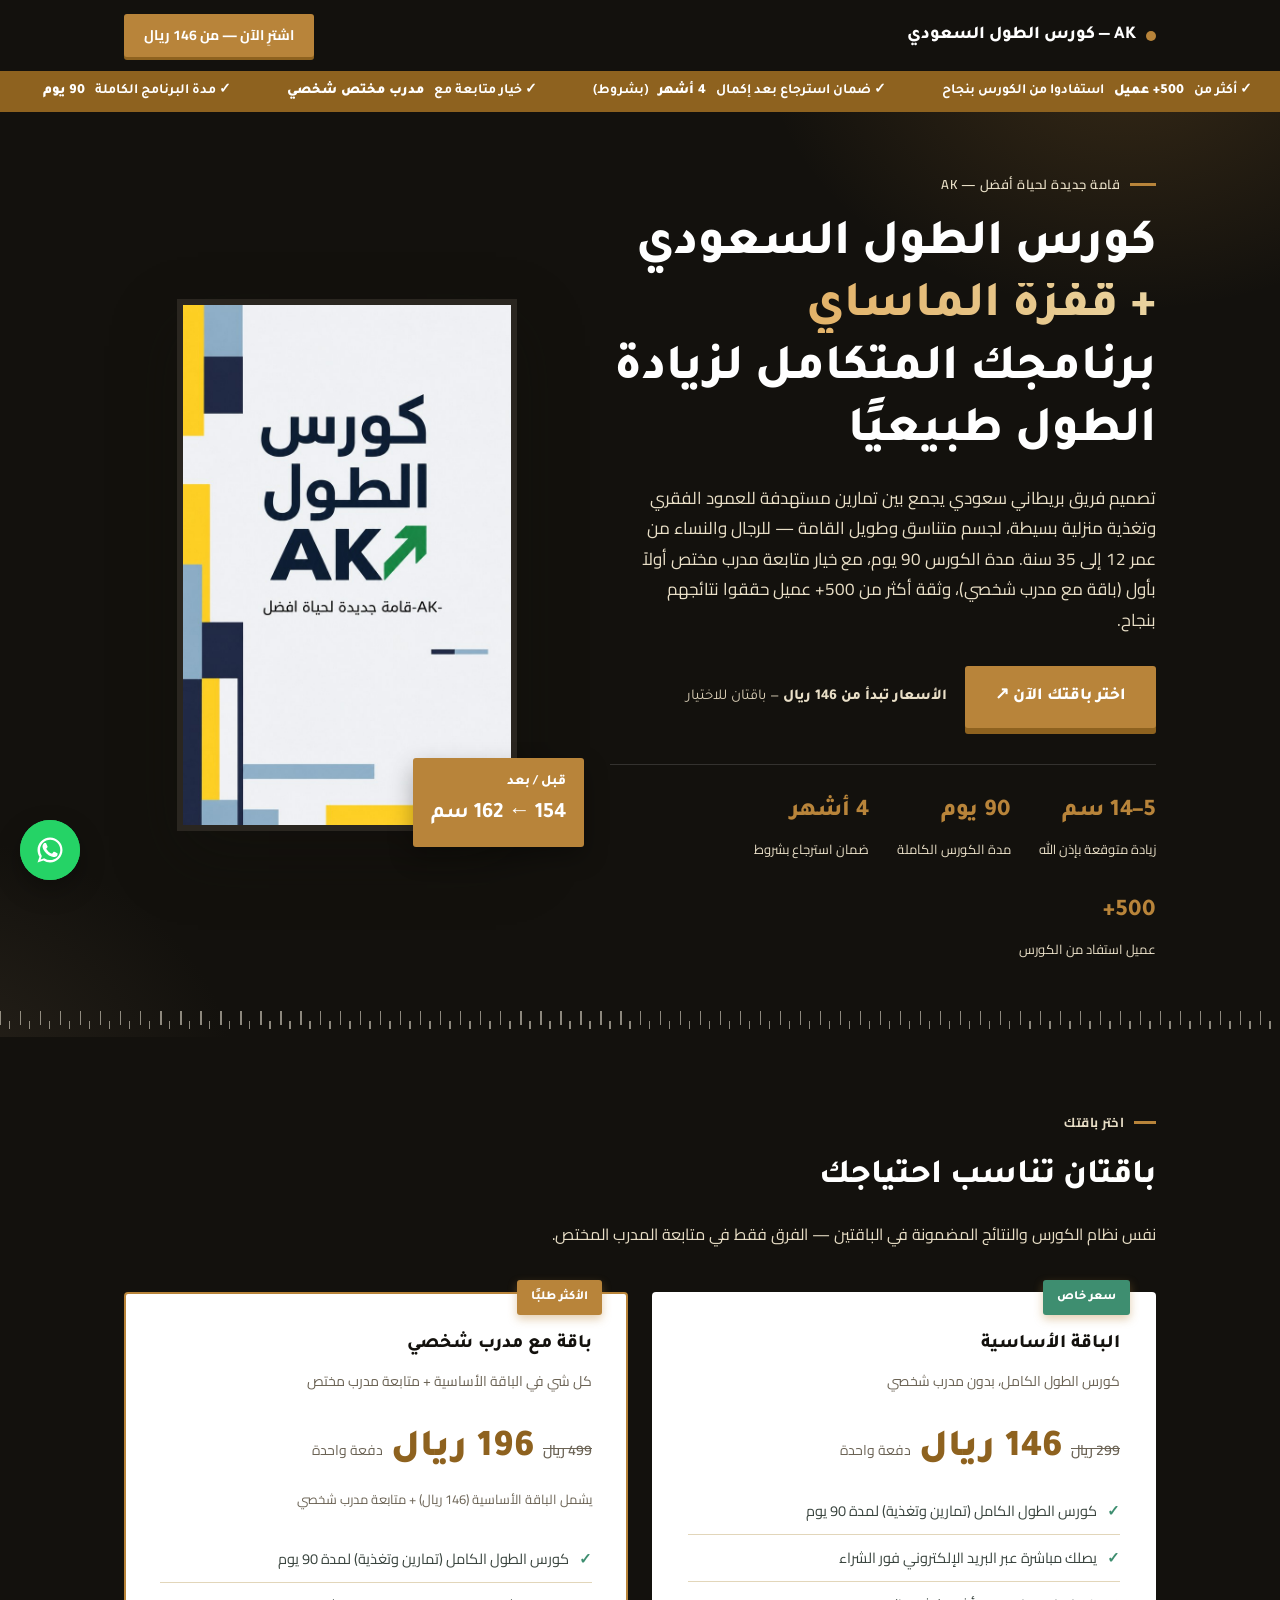
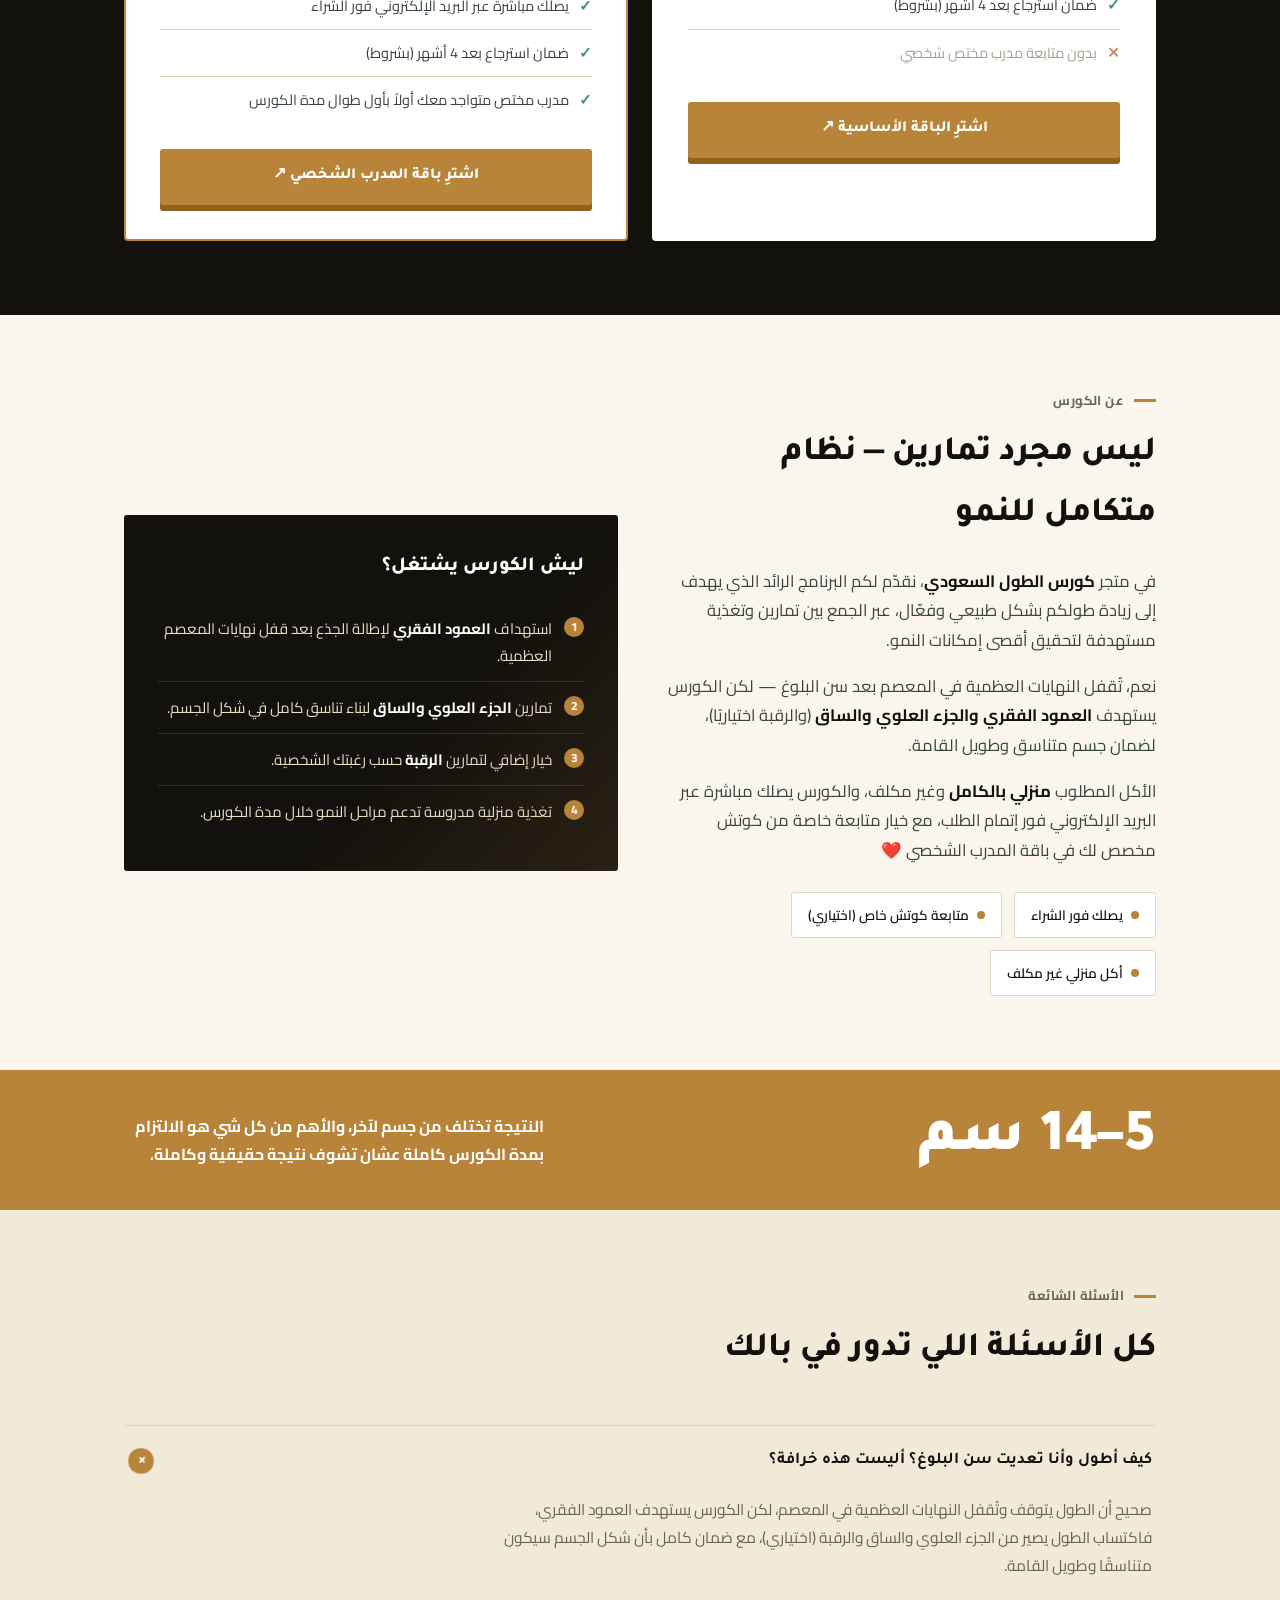
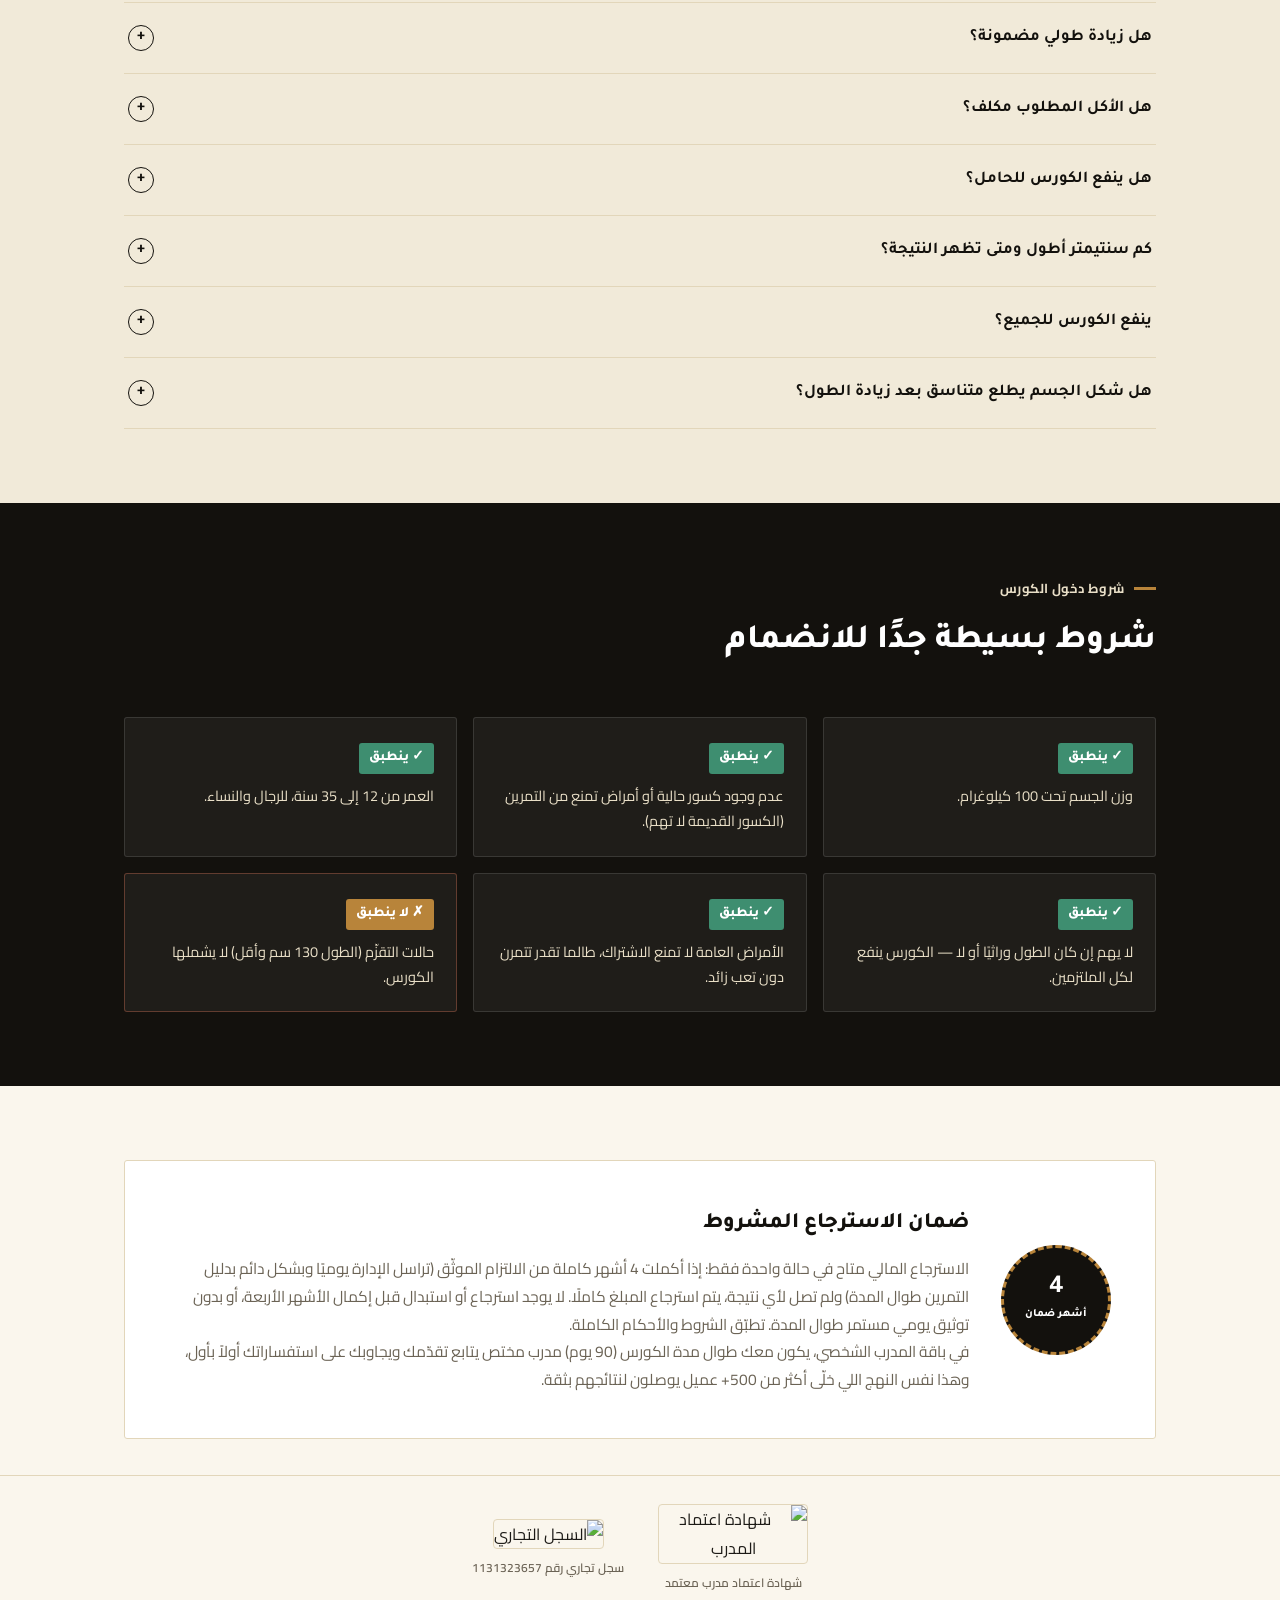
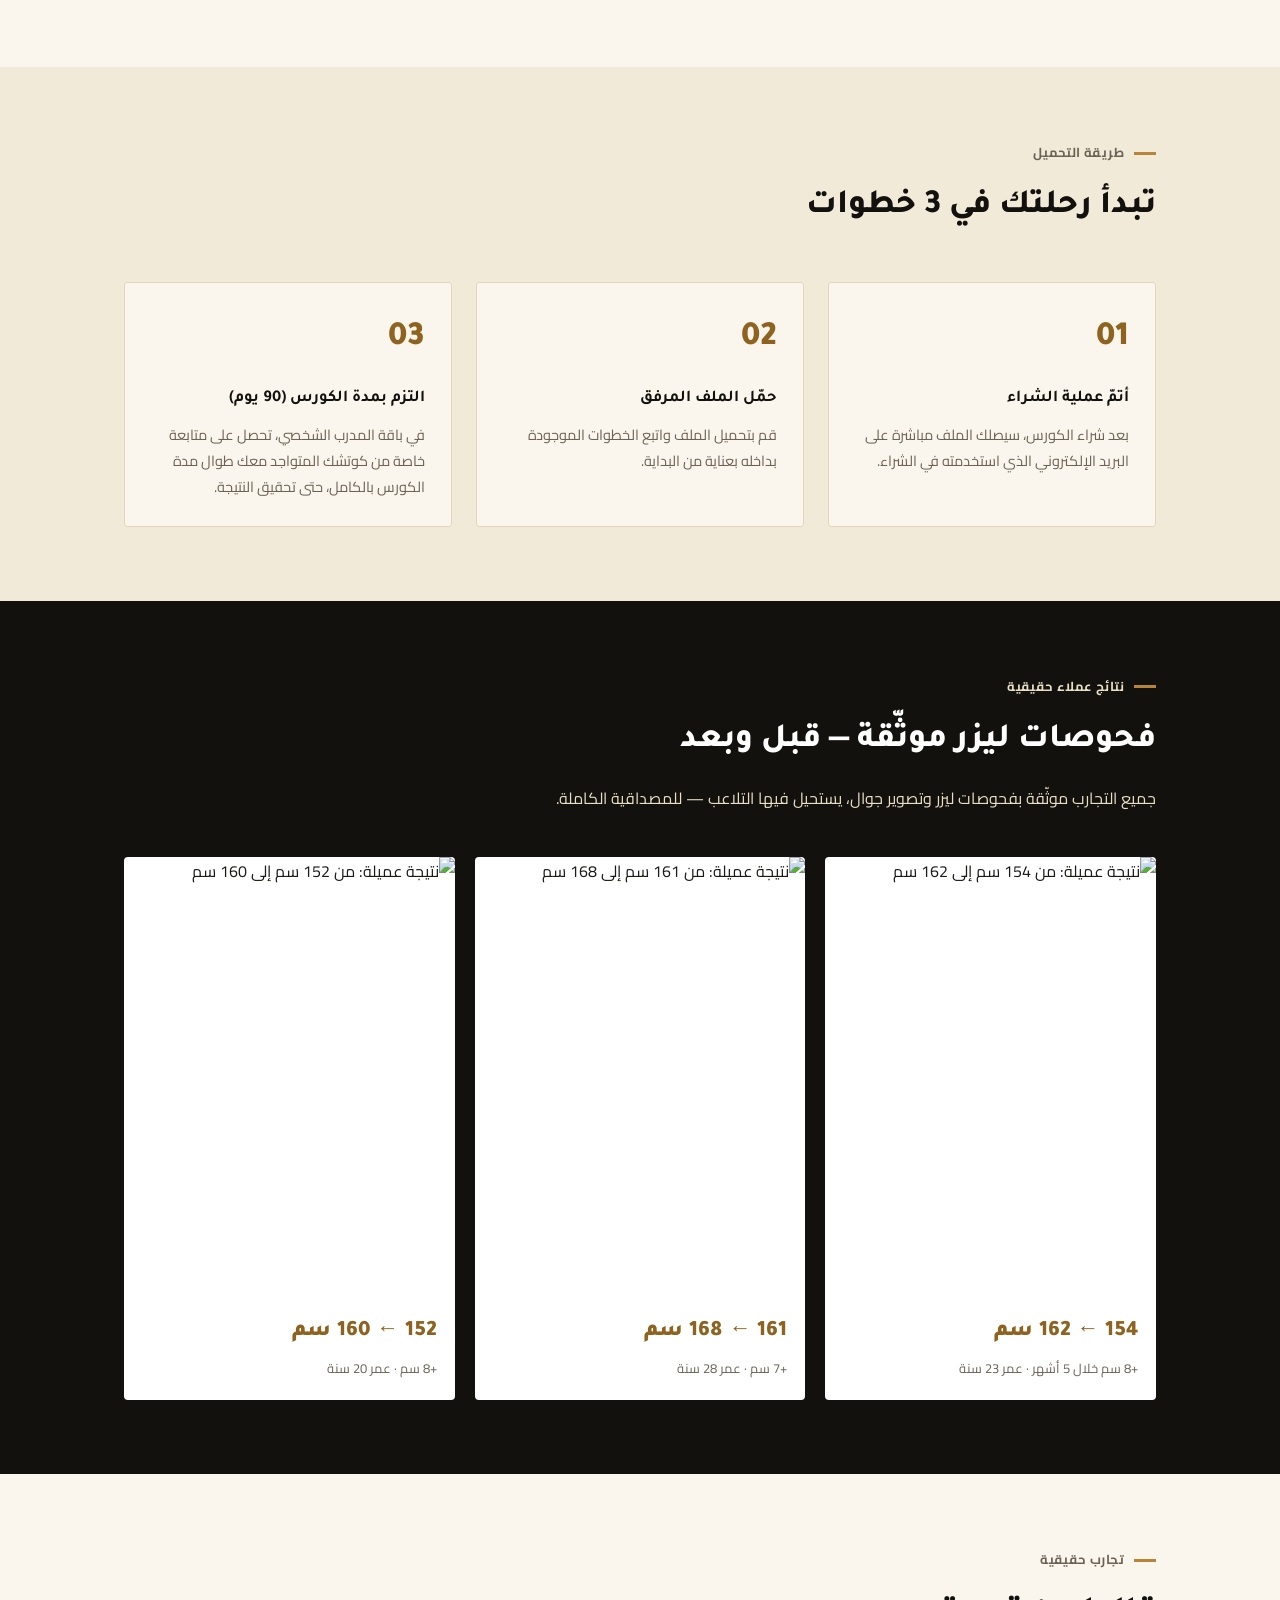
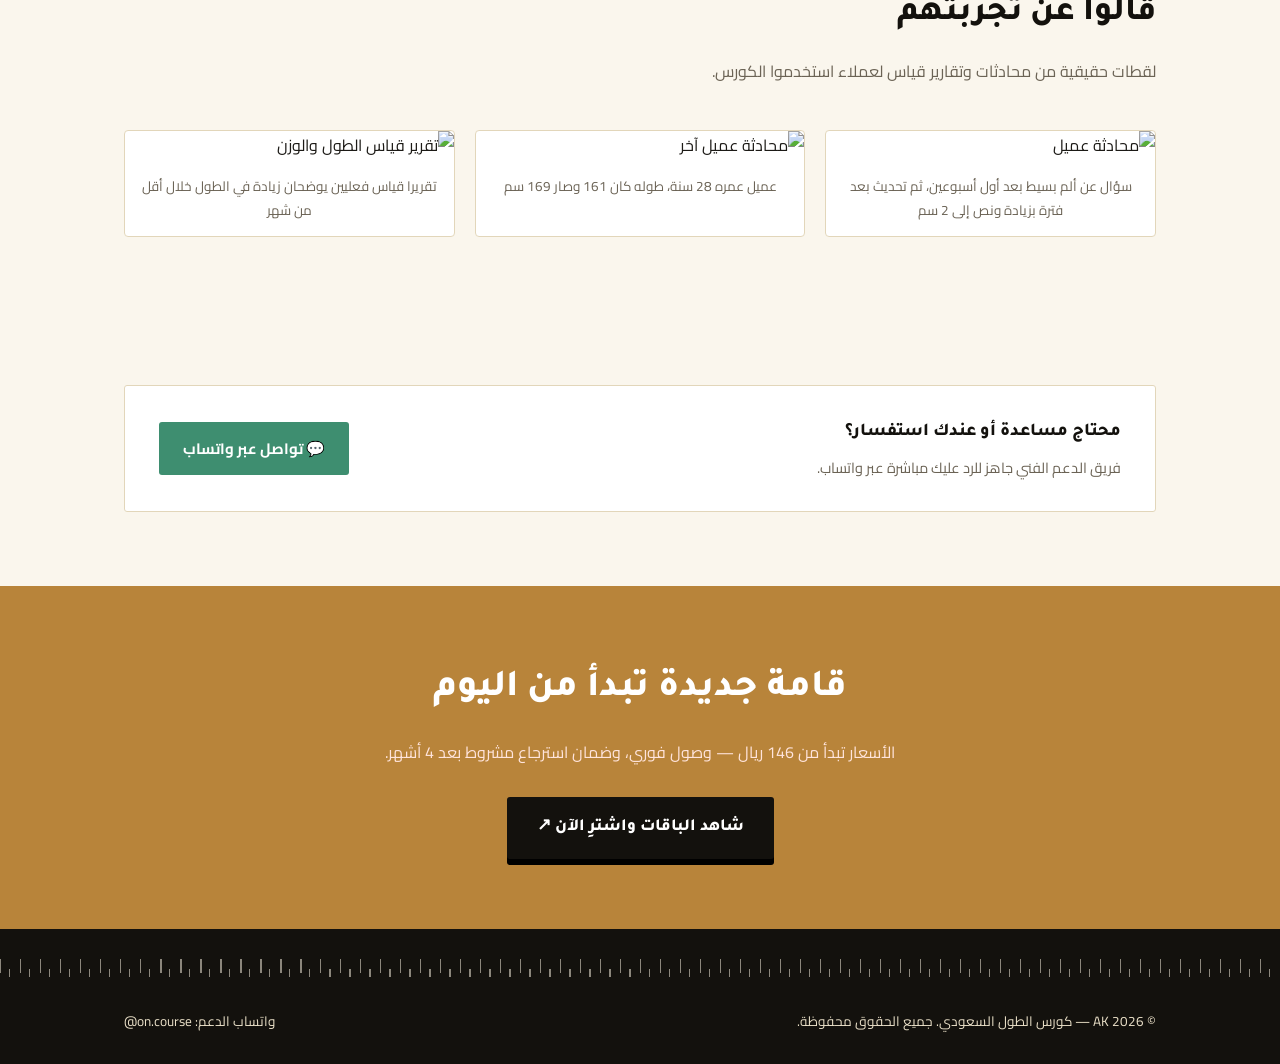
==== commit 07398ddc: "Add files via upload" ====
--- a/index.html
+++ b/index.html
@@ -9,386 +9,734 @@
   gtag('js', new Date());
   gtag('config', 'G-021H1Y3XEF');
 </script>
-
 <meta charset="UTF-8">
 <meta name="viewport" content="width=device-width, initial-scale=1.0">
-<title>تعلّم وأتقن الإنجليزية بسهولة | كورس كامل من الصفر للاحتراف — 12 مستوى</title>
-<meta name="description" content="كورس شامل بصيغة PDF ثنائي اللغة (عربي/إنجليزي)، 12 مستوى متدرج من الأبجدية إلى الأزمنة والمحادثات. تحميل فوري بعد الشراء.">
+<title>كورس الطول السعودي + قفزة الماساي | AK</title>
 <link rel="preconnect" href="https://fonts.googleapis.com">
-<link href="https://fonts.googleapis.com/css2?family=Amiri:wght@400;700&family=Cairo:wght@400;500;600;700;800&family=Aref+Ruqaa&display=swap" rel="stylesheet">
-<link rel="stylesheet" href="css/style.css">
+<link rel="preconnect" href="https://fonts.gstatic.com" crossorigin>
+<link href="https://fonts.googleapis.com/css2?family=Tajawal:wght@500;700;800;900&family=Cairo:wght@400;500;600;700&display=swap" rel="stylesheet">
+<style>
+  :root{
+    --ink:#1C1A16;
+    --teal:#2A2620;
+    --teal-deep:#13110D;
+    --teal-glow:#332C22;
+    --coral:#B8843A;
+    --coral-deep:#8E621F;
+    --coral-glow:#E3B268;
+    --sand:#F1EAD9;
+    --paper:#FAF6ED;
+    --gold:#8E621F;
+    --gold-soft:#E9D3A0;
+    --mint:#E9DFC7;
+    --muted:#6b6355;
+    --line:#e2d6ba;
+    --shadow-sm:0 6px 18px rgba(19,17,13,.14);
+    --shadow-md:0 16px 40px rgba(19,17,13,.22);
+    --shadow-lg:0 26px 60px rgba(19,17,13,.34);
+  }
+  *{box-sizing:border-box; margin:0; padding:0;}
+  html{scroll-behavior:smooth;}
+  body{
+    font-family:'Cairo', sans-serif;
+    background:var(--sand);
+    color:var(--ink);
+    line-height:1.8;
+    overflow-x:hidden;
+  }
+  h1,h2,h3,.display{font-family:'Tajawal', sans-serif; font-weight:800;}
+  img{max-width:100%; display:block;}
+  a{color:inherit;}
+  .wrap{max-width:1080px; margin:0 auto; padding:0 24px;}
+
+  .reveal{opacity:0; transform:translateY(44px) scale(.97); transition:opacity .8s cubic-bezier(.2,.7,.2,1), transform .8s cubic-bezier(.2,.7,.2,1);}
+  .reveal.in-view{opacity:1; transform:translateY(0) scale(1);}
+  .reveal-stagger.in-view > *{animation:fadeUp .6s cubic-bezier(.2,.7,.2,1) both;}
+  .reveal-stagger.in-view > *:nth-child(1){animation-delay:.05s;}
+  .reveal-stagger.in-view > *:nth-child(2){animation-delay:.15s;}
+  .reveal-stagger.in-view > *:nth-child(3){animation-delay:.25s;}
+  .reveal-stagger.in-view > *:nth-child(4){animation-delay:.35s;}
+  .reveal-stagger.in-view > *:nth-child(5){animation-delay:.45s;}
+  .reveal-stagger.in-view > *:nth-child(6){animation-delay:.55s;}
+  @keyframes fadeUp{from{opacity:0; transform:translateY(22px);} to{opacity:1; transform:translateY(0);}}
+  @media (prefers-reduced-motion: reduce){
+    .reveal, .reveal-stagger > *{opacity:1 !important; transform:none !important; animation:none !important;}
+  }
+
+  .ruler{
+    height:26px; position:relative; overflow:hidden;
+    background-image:
+      repeating-linear-gradient(90deg, var(--ink) 0 1.5px, transparent 1.5px 20px),
+      repeating-linear-gradient(90deg, transparent 0 9px, var(--ink) 9px 10.5px, transparent 10.5px 20px);
+    background-position:0 0, 0 10px;
+    background-size:100% 14px, 100% 8px;
+    background-repeat:repeat-x;
+    opacity:.9;
+  }
+  .ruler.on-dark{
+    background-image:
+      repeating-linear-gradient(90deg, var(--sand) 0 1.5px, transparent 1.5px 20px),
+      repeating-linear-gradient(90deg, transparent 0 9px, var(--sand) 9px 10.5px, transparent 10.5px 20px);
+    background-position:0 0, 0 10px;
+    background-size:100% 14px, 100% 8px;
+    opacity:.55;
+  }
+
+  .marquee-banner{background:var(--coral-deep); color:#fff; overflow:hidden; white-space:nowrap; position:relative; z-index:51;}
+  .marquee-track{display:inline-flex; white-space:nowrap; animation:marquee-scroll 22s linear infinite;}
+  .marquee-track span{display:inline-flex; align-items:center; gap:10px; font-family:'Tajawal', sans-serif; font-weight:700; font-size:14px; padding:8px 28px;}
+  .marquee-track span b{font-weight:900;}
+  @keyframes marquee-scroll{
+    from{transform:translateX(0);}
+    to{transform:translateX(-50%);}
+  }
+  @media (prefers-reduced-motion: reduce){
+    .marquee-track{animation:none;}
+  }
+  .topbar{position:sticky; top:0; z-index:50; background:var(--teal-deep); color:#fff; transition:box-shadow .25s ease, background .25s ease;}
+  .topbar.scrolled{box-shadow:var(--shadow-md); background:var(--ink);}
+  .topbar-inner{display:flex; align-items:center; justify-content:space-between; padding:14px 24px; max-width:1080px; margin:0 auto;}
+  .brand{display:flex; align-items:center; gap:10px; font-family:'Tajawal'; font-weight:800; font-size:18px;}
+  .brand .dot{width:10px; height:10px; background:var(--coral); border-radius:50%; box-shadow:0 0 0 0 rgba(184,132,58,.55); animation:dotPulse 2.4s ease-out infinite;}
+  @keyframes dotPulse{
+    0%{box-shadow:0 0 0 0 rgba(184,132,58,.55);}
+    70%{box-shadow:0 0 0 9px rgba(184,132,58,0);}
+    100%{box-shadow:0 0 0 0 rgba(184,132,58,0);}
+  }
+  .top-cta{background:var(--coral); color:#fff; font-weight:700; padding:9px 20px; border-radius:3px; font-size:14px; text-decoration:none; white-space:nowrap; transition:transform .15s ease, box-shadow .15s ease; box-shadow:0 3px 0 var(--coral-deep);}
+  .top-cta:hover{transform:translateY(-2px); box-shadow:0 5px 12px rgba(184,132,58,.35);}
+  .top-cta:active{transform:translateY(0); box-shadow:0 2px 0 var(--coral-deep);}
+
+  .hero{background:var(--teal-deep); color:#fff; position:relative; overflow:hidden; padding:54px 0 0;}
+  .hero::before{
+    content:''; position:absolute; inset:0; pointer-events:none;
+    background:
+      radial-gradient(560px 420px at 88% -8%, rgba(184,132,58,.22), transparent 65%),
+      radial-gradient(480px 380px at -6% 105%, rgba(51,44,34,.65), transparent 65%);
+    animation:heroGlow 10s ease-in-out infinite alternate;
+  }
+  @keyframes heroGlow{
+    from{ background-position:0 0, 0 0; opacity:.85; }
+    to{ background-position:-30px 20px, 20px -20px; opacity:1; }
+  }
+  @media (prefers-reduced-motion: reduce){ .hero::before{animation:none;} }
+  .hero .wrap{display:grid; grid-template-columns:1.1fr .9fr; gap:40px; align-items:center; position:relative; z-index:1;}
+  .eyebrow{display:inline-flex; align-items:center; gap:10px; color:var(--mint); font-size:13px; letter-spacing:.5px; margin-bottom:18px; font-weight:600;}
+  .eyebrow::before{content:''; width:26px; height:3px; background:var(--coral);}
+  .hero h1{font-size:clamp(32px,4.5vw,50px); line-height:1.25; color:#fff; margin-bottom:18px;}
+  .hero h1 em{color:var(--coral-glow); font-style:normal; background:linear-gradient(90deg, var(--coral-glow), var(--gold-soft)); -webkit-background-clip:text; background-clip:text; -webkit-text-fill-color:transparent;}
+  .hero p.lead{color:var(--mint); font-size:17px; max-width:520px; margin-bottom:30px;}
+  .hero-ctas{display:flex; align-items:center; gap:18px; flex-wrap:wrap; margin-bottom:36px;}
+
+  .hero-copy > *{opacity:0; transform:translateY(24px); animation:heroIn .7s cubic-bezier(.2,.7,.2,1) forwards;}
+  .hero-copy .eyebrow{animation-delay:.05s;}
+  .hero-copy h1{animation-delay:.18s;}
+  .hero-copy p.lead{animation-delay:.32s;}
+  .hero-copy .hero-ctas{animation-delay:.46s;}
+  .hero-copy .hero-stats{animation-delay:.6s;}
+  @keyframes heroIn{to{opacity:1; transform:translateY(0);}}
+  @media (prefers-reduced-motion: reduce){ .hero-copy > *{animation:none; opacity:1; transform:none;} }
+  .btn-primary{display:inline-flex; align-items:center; gap:10px; background:var(--coral); color:#fff; font-family:'Tajawal'; font-weight:800; font-size:17px; padding:16px 30px; border-radius:3px; text-decoration:none; box-shadow:0 6px 0 var(--coral-deep); transition:transform .15s ease, box-shadow .15s ease; position:relative; overflow:hidden; isolation:isolate;}
+  .btn-primary::before{
+    content:''; position:absolute; inset:0; z-index:-1;
+    background:linear-gradient(115deg, transparent 20%, rgba(255,255,255,.35) 45%, transparent 70%);
+    transform:translateX(-120%); animation:btnShine 3.2s ease-in-out infinite;
+  }
+  @keyframes btnShine{ 0%,55%{transform:translateX(-120%);} 100%{transform:translateX(120%);} }
+  .btn-primary:hover{transform:translateY(2px) scale(1.015); box-shadow:0 4px 0 var(--coral-deep), 0 10px 26px rgba(184,132,58,.35);}
+  .btn-primary:active{transform:translateY(4px) scale(1); box-shadow:0 2px 0 var(--coral-deep);}
+  @media (prefers-reduced-motion: reduce){ .btn-primary::before{animation:none;} }
+  .price-tag{font-family:'Tajawal'; font-weight:800; font-size:15px; color:var(--mint);}
+  .price-tag a{color:inherit; text-decoration:underline; text-underline-offset:3px;}
+
+  .pricing{background:var(--teal-deep); color:#fff;}
+  .pricing .section-head h2{color:#fff;}
+  .pricing .section-head .kicker{color:var(--mint);}
+  .pricing .section-head p{color:var(--mint);}
+  .pricing-grid{display:grid; grid-template-columns:1fr 1fr; gap:24px;}
+  .pricing-card{background:#fff; color:var(--ink); border-radius:4px; padding:34px; position:relative; border:2px solid transparent; transition:transform .25s ease, box-shadow .25s ease;}
+  .pricing-card:hover{transform:translateY(-6px); box-shadow:var(--shadow-lg);}
+  .pricing-card.featured{border-color:var(--coral);}
+  .pricing-badge{position:absolute; top:-14px; right:24px; background:var(--coral); color:#fff; font-family:'Tajawal'; font-weight:800; font-size:12.5px; padding:6px 14px; border-radius:3px; box-shadow:0 4px 10px rgba(184,132,58,.4);}
+  .pricing-name{font-family:'Tajawal'; font-weight:800; font-size:19px; color:var(--teal-deep); margin-bottom:6px;}
+  .pricing-desc{color:var(--muted); font-size:14px; margin-bottom:22px;}
+  .pricing-price{display:flex; align-items:baseline; gap:8px; margin-bottom:4px;}
+  .pricing-price b{font-family:'Tajawal'; font-weight:900; font-size:38px; color:var(--coral-deep);}
+  .pricing-price span{font-size:14px; color:var(--muted);}
+  .pricing-old{font-size:16px; color:#a89f8f; text-decoration:line-through; font-weight:600;}
+  .pricing-badge.static{background:#3E8E70;}
+  .pricing-sar{font-size:13px; color:var(--muted); margin-bottom:24px;}
+  .pricing-list{list-style:none; margin-bottom:26px;}
+  .pricing-list li{display:flex; align-items:flex-start; gap:10px; padding:10px 0; border-top:1px solid var(--line); font-size:14.5px; color:#3a453f;}
+  .pricing-list li:first-child{border-top:none;}
+  .pricing-list li.off{color:#a89f8f;}
+  .pricing-list .tick{color:#3E8E70; font-weight:800; flex:none;}
+  .pricing-list .cross{color:#c98b6f; font-weight:800; flex:none;}
+  .pricing-card .btn-primary{width:100%; justify-content:center; font-size:15.5px; padding:14px 20px;}
+  @media (max-width:860px){ .pricing-grid{grid-template-columns:1fr;} }
+
+  .hero-stats{display:flex; gap:28px; flex-wrap:wrap; padding-top:26px; border-top:1px solid rgba(255,255,255,.14);}
+  .stat{transition:transform .2s ease;}
+  .stat:hover{transform:translateY(-3px);}
+  .stat b{display:block; font-family:'Tajawal'; font-weight:800; font-size:24px; color:var(--coral);}
+  .stat span{font-size:13px; color:var(--mint);}
+
+  .hero-art{position:relative; display:flex; justify-content:center; animation:heroFloat 5s ease-in-out infinite;}
+  .hero-cover{width:100%; max-width:340px; border:6px solid var(--teal); box-shadow:var(--shadow-lg);}
+  .hero-tick-badge{
+    position:absolute; bottom:-16px; right:-14px; background:var(--coral); color:#fff;
+    font-family:'Tajawal'; font-weight:800; font-size:14px; padding:12px 18px; border-radius:3px;
+    box-shadow:0 10px 24px rgba(0,0,0,.3);
+  }
+  .hero-tick-badge b{font-size:22px; display:block;}
+  @keyframes heroFloat{
+    0%,100%{transform:translateY(0);}
+    50%{transform:translateY(-10px);}
+  }
+  @media (prefers-reduced-motion: reduce){ .hero-art{animation:none;} }
+
+  section{padding:74px 0;}
+  .section-head{max-width:640px; margin-bottom:44px;}
+  .section-head .kicker{display:flex; align-items:center; gap:10px; color:var(--muted); font-weight:700; font-size:13px; letter-spacing:.4px; margin-bottom:12px;}
+  .section-head .kicker::before{content:''; width:22px; height:3px; background:var(--coral);}
+  .section-head h2{font-size:clamp(24px,3vw,34px); color:var(--teal-deep);}
+  .section-head p{color:var(--muted); margin-top:12px; font-size:16px;}
+
+  .about{background:var(--paper);}
+  .about-grid{display:grid; grid-template-columns:1fr 1fr; gap:44px; align-items:center;}
+  .about-copy p{color:#3a453f; margin-bottom:16px; font-size:16.5px;}
+  .about-copy strong{color:var(--teal-deep);}
+  .badge-row{display:flex; gap:12px; margin-top:26px; flex-wrap:wrap;}
+  .badge{background:#fff; border:1px solid var(--line); border-radius:3px; padding:10px 16px; font-size:13.5px; font-weight:600; color:var(--teal-deep); display:flex; align-items:center; gap:8px; transition:transform .2s ease, box-shadow .2s ease, border-color .2s ease;}
+  .badge:hover{transform:translateY(-3px); box-shadow:var(--shadow-sm); border-color:var(--coral);}
+  .badge .sq{width:8px; height:8px; background:var(--coral); border-radius:50%;}
+
+  .growth-card{background:var(--teal-deep); color:#fff; padding:34px; border-radius:3px; position:relative; overflow:hidden; transition:transform .3s ease, box-shadow .3s ease;}
+  .growth-card:hover{transform:translateY(-4px); box-shadow:var(--shadow-lg);}
+  .growth-card::after{content:''; position:absolute; inset:0; background:linear-gradient(135deg, transparent 60%, rgba(184,132,58,.14));}
+  .growth-card h3{font-size:20px; margin-bottom:18px; position:relative;}
+  .growth-list{list-style:none; position:relative;}
+  .growth-list li{display:flex; align-items:flex-start; gap:12px; padding:12px 0; border-top:1px solid rgba(255,255,255,.12); font-size:15px; color:var(--mint);}
+  .growth-list li:first-child{border-top:none;}
+  .growth-list li b{color:#fff; font-weight:700;}
+  .growth-list .mark{width:20px; height:20px; min-width:20px; background:var(--coral); color:#fff; border-radius:50%; display:flex; align-items:center; justify-content:center; font-weight:800; font-size:12px; margin-top:2px;}
+
+  .range-strip{background:var(--coral); color:#fff; padding:40px 0;}
+  .range-inner{display:flex; align-items:center; justify-content:space-between; flex-wrap:wrap; gap:24px;}
+  .range-num{font-family:'Tajawal'; font-weight:900; font-size:clamp(38px,6vw,60px); line-height:1;}
+  .range-inner p{font-weight:700; font-size:16px; max-width:420px;}
+
+  .faq-list{border-top:1px solid var(--line);}
+  .faq-item{border-bottom:1px solid var(--line);}
+  .faq-q{width:100%; text-align:right; background:none; border:none; cursor:pointer; display:flex; align-items:center; justify-content:space-between; gap:20px; padding:22px 4px; font-family:'Tajawal'; font-weight:700; font-size:16.5px; color:var(--teal-deep); transition:color .2s ease;}
+  .faq-q:hover{color:var(--coral-deep);}
+  .faq-q .plus{min-width:26px; height:26px; border:1.5px solid var(--teal-deep); border-radius:50%; display:flex; align-items:center; justify-content:center; font-size:16px; flex:none; transition:transform .2s ease, background .2s ease, color .2s ease;}
+  .faq-item.open .faq-q .plus{background:var(--coral); border-color:var(--coral); color:#fff; transform:rotate(45deg);}
+  .faq-a{max-height:0; overflow:hidden; transition:max-height .3s ease;}
+  .faq-a p{padding:0 4px 22px; color:var(--muted); font-size:15.5px; max-width:680px;}
+
+  .elig{background:var(--teal-deep); color:#fff;}
+  .elig .section-head h2{color:#fff;}
+  .elig .section-head p{color:var(--mint);}
+  .elig .section-head .kicker{color:var(--mint);}
+  .elig-grid{display:grid; grid-template-columns:repeat(3,1fr); gap:16px;}
+  .elig-card{background:rgba(255,255,255,.05); border:1px solid rgba(255,255,255,.12); padding:22px; border-radius:3px; transition:transform .25s ease, background .25s ease, border-color .25s ease;}
+  .elig-card:hover{transform:translateY(-5px); background:rgba(255,255,255,.09); border-color:rgba(255,255,255,.28);}
+  .elig-card.no{border-color:rgba(227,120,90,.35);}
+  .elig-icon{font-family:'Tajawal'; font-weight:800; font-size:14px; margin-bottom:10px; display:inline-block; padding:3px 10px; border-radius:3px;}
+  .elig-card.yes .elig-icon{background:#3E8E70; color:#fff;}
+  .elig-card.no .elig-icon{background:var(--coral); color:#fff;}
+  .elig-card p{font-size:14.5px; color:var(--mint); line-height:1.7;}
+
+  .guarantee{background:var(--paper);}
+  .g-box{background:#fff; border:1px solid var(--line); border-radius:3px; padding:44px; display:grid; grid-template-columns:auto 1fr; gap:32px; align-items:center;}
+  .g-badge{width:110px; height:110px; border-radius:50%; background:var(--teal-deep); color:#fff; display:flex; flex-direction:column; align-items:center; justify-content:center; font-family:'Tajawal'; font-weight:800; text-align:center; flex:none; border:3px dashed var(--coral); animation:spinSlow 16s linear infinite;}
+  @keyframes spinSlow{from{border-style:dashed; transform:rotate(0deg);} to{transform:rotate(360deg);}}
+  @media (prefers-reduced-motion: reduce){ .g-badge{animation:none;} }
+  .g-badge b{font-size:26px; line-height:1;}
+  .g-badge span{font-size:11px; margin-top:4px;}
+  .g-box h3{font-size:22px; margin-bottom:10px; color:var(--teal-deep);}
+  .g-box p{color:var(--muted); font-size:15.5px;}
+
+  .steps-grid{display:grid; grid-template-columns:repeat(3,1fr); gap:24px;}
+  .step-card{background:var(--paper); border:1px solid var(--line); padding:26px; border-radius:3px; position:relative; transition:transform .25s ease, box-shadow .25s ease, border-color .25s ease;}
+  .step-card:hover{transform:translateY(-6px); box-shadow:var(--shadow-md); border-color:var(--coral);}
+  .step-num{font-family:'Tajawal'; font-weight:900; font-size:34px; color:var(--gold); margin-bottom:14px;}
+  .step-card h4{font-size:16.5px; margin-bottom:8px; color:var(--teal-deep); font-family:'Tajawal'; font-weight:700;}
+  .step-card p{font-size:14.5px; color:var(--muted);}
+
+  .results{background:var(--teal-deep); color:#fff;}
+  .results .section-head h2{color:#fff;}
+  .results .section-head .kicker{color:var(--mint);}
+  .results .section-head p{color:var(--mint);}
+  .results-grid{display:grid; grid-template-columns:repeat(3,1fr); gap:20px;}
+  .result-card{background:#fff; border-radius:4px; overflow:hidden; color:var(--ink); transition:transform .3s ease, box-shadow .3s ease;}
+  .result-card:hover{transform:translateY(-6px); box-shadow:var(--shadow-lg);}
+  .result-card:hover .result-img{transform:scale(1.06);}
+  .result-img{width:100%; aspect-ratio:3/4; object-fit:cover; display:block; transition:transform .5s ease;}
+  .result-meta{padding:16px 18px 20px;}
+  .result-delta{font-family:'Tajawal'; font-weight:900; font-size:22px; color:var(--coral-deep); margin-bottom:4px;}
+  .result-sub{font-size:13px; color:var(--muted);}
+
+  .testimonials{background:var(--paper);}
+  .testimonial-grid{display:grid; grid-template-columns:repeat(3,1fr); gap:20px;}
+  .testimonial-card{background:#fff; border:1px solid var(--line); border-radius:4px; overflow:hidden; transition:transform .3s ease, box-shadow .3s ease;}
+  .testimonial-card:hover{transform:translateY(-6px); box-shadow:var(--shadow-lg);}
+  .testimonial-img{width:100%; display:block;}
+  .testimonial-cap{padding:14px 16px; font-size:13.5px; color:var(--muted); text-align:center;}
+
+  .trust-bar{display:flex; align-items:center; justify-content:center; gap:34px; flex-wrap:wrap; margin-top:36px; padding-top:28px; border-top:1px solid var(--line);}
+  .trust-item{display:flex; flex-direction:column; align-items:center; gap:8px; text-align:center;}
+  .trust-item img{max-width:150px; border-radius:4px; border:1px solid var(--line);}
+  .trust-item span{font-size:12px; color:var(--muted); font-weight:600;}
+
+  .support{background:var(--paper);}
+  .support-box{display:flex; align-items:center; justify-content:space-between; gap:24px; flex-wrap:wrap; background:#fff; border:1px solid var(--line); padding:30px 34px; border-radius:3px;}
+  .support-box h3{font-size:18px; color:var(--teal-deep); margin-bottom:6px;}
+  .support-box p{color:var(--muted); font-size:14.5px;}
+  .wa-btn{display:inline-flex; align-items:center; gap:10px; background:#3E8E70; color:#fff; font-weight:700; font-size:15px; padding:13px 24px; border-radius:3px; text-decoration:none; flex:none; transition:transform .18s ease, box-shadow .18s ease;}
+  .wa-btn:hover{transform:translateY(-2px); box-shadow:0 10px 22px rgba(62,142,112,.35);}
+
+  .wa-float{
+    position:fixed; left:20px; bottom:20px; z-index:60;
+    width:60px; height:60px; border-radius:50%; background:#25D366; color:#fff;
+    display:flex; align-items:center; justify-content:center; text-decoration:none;
+    box-shadow:0 10px 26px rgba(0,0,0,.28);
+    animation:waPop .5s cubic-bezier(.34,1.56,.64,1) .6s both;
+  }
+  .wa-float svg{width:30px; height:30px; position:relative; z-index:2;}
+  .wa-float::before{
+    content:''; position:absolute; inset:0; border-radius:50%; background:#25D366;
+    animation:waRing 2.2s ease-out infinite;
+  }
+  .wa-float:hover{transform:scale(1.08);}
+  .wa-tooltip{
+    position:absolute; top:50%; left:calc(100% + 12px); transform:translateY(-50%);
+    background:var(--ink); color:#fff; font-size:13px; font-weight:600; padding:8px 14px;
+    border-radius:6px; white-space:nowrap; opacity:0; pointer-events:none; transition:opacity .2s ease, left .2s ease;
+  }
+  .wa-float:hover .wa-tooltip{opacity:1; left:calc(100% + 16px);}
+  @keyframes waRing{
+    0%{transform:scale(1); opacity:.55;}
+    100%{transform:scale(1.9); opacity:0;}
+  }
+  @keyframes waPop{
+    0%{transform:scale(0); opacity:0;}
+    100%{transform:scale(1); opacity:1;}
+  }
+  @media (max-width:520px){
+    .wa-float{width:54px; height:54px; left:14px; bottom:14px;}
+    .wa-float svg{width:26px; height:26px;}
+    .wa-tooltip{display:none;}
+  }
+  @media (prefers-reduced-motion: reduce){
+    .wa-float{animation:none;}
+    .wa-float::before{animation:none;}
+  }
+
+  .final-cta{background:var(--coral); text-align:center; padding:70px 0; position:relative; overflow:hidden; color:#fff;}
+  .final-cta h2{font-size:clamp(26px,4vw,38px); margin-bottom:14px;}
+  .final-cta p{color:#ffe4dc; margin-bottom:30px; font-size:16px;}
+  .final-cta .btn-primary{background:var(--teal-deep); box-shadow:0 6px 0 #000000;}
+  .final-cta .btn-primary:hover{box-shadow:0 4px 0 #000000;}
+
+  footer{background:var(--teal-deep); color:var(--mint); padding:30px 0; font-size:13.5px;}
+  .footer-inner{display:flex; justify-content:space-between; align-items:center; flex-wrap:wrap; gap:12px;}
+
+  @media (max-width:860px){
+    .hero .wrap{grid-template-columns:1fr; text-align:center;}
+    .eyebrow, .hero-ctas{justify-content:center;}
+    .hero p.lead{margin-left:auto; margin-right:auto;}
+    .hero-stats{justify-content:center;}
+    .hero-art{order:-1;}
+    .about-grid{grid-template-columns:1fr;}
+    .elig-grid{grid-template-columns:1fr 1fr;}
+    .steps-grid{grid-template-columns:1fr;}
+    .results-grid{grid-template-columns:1fr;}
+    .g-box{grid-template-columns:1fr; text-align:center; justify-items:center;}
+    .support-box{flex-direction:column; text-align:center;}
+  }
+  @media (max-width:520px){
+    .elig-grid{grid-template-columns:1fr;}
+    .top-cta{display:none;}
+  }
+  @media (prefers-reduced-motion: reduce){
+    *{transition:none !important; scroll-behavior:auto !important;}
+  }
+</style>
 </head>
 <body>
 
-<!-- ============ HEADER ============ -->
-<header class="site-header">
-  <div class="nav">
-    <a href="index.html" class="brand">
-      <span class="brand-badge">EN</span>
-      تعلّم وأتقن الإنجليزية
-    </a>
-    <nav class="nav-links">
-      <a href="index.html" class="active">الرئيسية</a>
-      <a href="course.html">محتوى الكورس</a>
-      <a href="free.html">ملخص مجاني</a>
-      <a href="testimonials.html">آراء الطلاب</a>
-      <a href="articles.html">مقالات</a>
-      <a href="about.html">عننا</a>
-      <a href="contact.html">تواصل معنا</a>
-    </nav>
-    <div class="nav-cta">
-      <a href="https://courseon.gumroad.com/l/djyfe?wanted=true" class="btn btn-gold gumroad-button">اشتري الحين</a>
-      <button class="nav-toggle" aria-label="القائمة">
-        <span></span><span></span><span></span>
-      </button>
-    </div>
-  </div>
-</header>
-
-<!-- ============ HERO ============ -->
+<div class="topbar">
+  <div class="topbar-inner">
+    <div class="brand"><span class="dot"></span> AK — كورس الطول السعودي</div>
+    <a class="top-cta" href="#pricing">اشترِ الآن — من 146 ريال</a>
+  </div>
+</div>
+
+<div class="marquee-banner">
+  <div class="marquee-track">
+    <span>✓ أكثر من <b>500+ عميل</b> استفادوا من الكورس بنجاح</span>
+    <span>✓ ضمان استرجاع بعد إكمال <b>4 أشهر</b> (بشروط)</span>
+    <span>✓ خيار متابعة مع <b>مدرب مختص شخصي</b></span>
+    <span>✓ مدة البرنامج الكاملة <b>90 يوم</b></span>
+    <span>✓ أكثر من <b>500+ عميل</b> استفادوا من الكورس بنجاح</span>
+    <span>✓ ضمان استرجاع بعد إكمال <b>4 أشهر</b> (بشروط)</span>
+    <span>✓ خيار متابعة مع <b>مدرب مختص شخصي</b></span>
+    <span>✓ مدة البرنامج الكاملة <b>90 يوم</b></span>
+  </div>
+</div>
+
 <section class="hero">
-  <div class="container hero-grid">
-    <div>
-      <div class="eyebrow">📘 كورس PDF تفاعلي — تحميل فوري</div>
-      <h1>تعلّم وأتقن الإنجليزية <em>بسهولة</em><br>من الحروف إلى الاحتراف الكامل</h1>
-      <p class="lead">
-        كتاب واحد شامل، منظم في 12 مستوى متدرّج: الأبجدية والنطق، آلاف المفردات
-        مبوّبة بجداول ثنائية اللغة، حروف الجر، الأزمنة الاثنا عشر، المبني للمجهول،
-        الجمل الشرطية، ومحادثات حقيقية — مع تمارين وواجبات بعد كل درس.
-      </p>
-      <div class="hero-badges">
-        <div class="hero-badge"><span class="dot"></span> 12 مستوى متدرّج</div>
-        <div class="hero-badge"><span class="dot"></span> +85 صفحة</div>
-        <div class="hero-badge"><span class="dot"></span> ثنائي اللغة عربي / إنجليزي</div>
-        <div class="hero-badge"><span class="dot"></span> صيغة PDF — تحميل فوري</div>
-      </div>
-      <div class="hero-actions">
-        <a href="https://courseon.gumroad.com/l/djyfe?wanted=true" class="btn btn-gold btn-lg gumroad-button">اشتري الكورس الحين</a>
-        <a href="course.html" class="btn btn-ghost btn-lg">شوف المنهج كامل</a>
-      </div>
-      <div class="hero-price-note">دفعة وحدة بس · وصول مدى الحياة للملف · بدون اشتراكات</div>
-    </div>
-    <div class="book-mock">
-      <img src="images/hi-cover.png" alt="غلاف كتاب تعلّم وأتقن الإنجليزية بسهولة">
-      <div class="sticky-note">من الأبجدية للاحتراف… في 12 مستوى بس! ✎</div>
-    </div>
-  </div>
-</section>
-
-<!-- ============ TRUST STRIP ============ -->
-<div class="container">
-  <div class="trust-strip">
-    <div class="trust-item"><b>12</b> مستوى كامل</div>
-    <div class="trust-item"><b>600+</b> كلمة ومصطلح مبوّب</div>
-    <div class="trust-item"><b>85+</b> صفحة منسّقة</div>
-    <div class="trust-item"><b>PDF</b> يشتغل على أي جهاز</div>
+  <div class="wrap">
+    <div class="hero-copy">
+      <div class="eyebrow">قامة جديدة لحياة أفضل — AK</div>
+      <h1>كورس الطول السعودي <em>+ قفزة الماساي</em><br>برنامجك المتكامل لزيادة الطول طبيعيًا</h1>
+      <p class="lead">تصميم فريق بريطاني سعودي يجمع بين تمارين مستهدفة للعمود الفقري وتغذية منزلية بسيطة، لجسم متناسق وطويل القامة — للرجال والنساء من عمر 12 إلى 35 سنة. مدة الكورس 90 يوم، مع خيار متابعة مدرب مختص أولاً بأول (باقة مع مدرب شخصي)، وثقة أكثر من 500+ عميل حققوا نتائجهم بنجاح.</p>
+      <div class="hero-ctas">
+        <a class="btn-primary" href="#pricing">اختر باقتك الآن ↗</a>
+        <div class="price-tag">الأسعار تبدأ من 146 ريال <span style="font-weight:400;color:#d8cdb5;">— باقتان للاختيار</span></div>
+      </div>
+      <div class="hero-stats">
+        <div class="stat"><b>5–14 سم</b><span>زيادة متوقعة بإذن الله</span></div>
+        <div class="stat"><b>90 يوم</b><span>مدة الكورس الكاملة</span></div>
+        <div class="stat"><b>4 أشهر</b><span>ضمان استرجاع بشروط</span></div>
+        <div class="stat"><b>500+</b><span>عميل استفاد من الكورس</span></div>
+      </div>
+    </div>
+    <div class="hero-art">
+      <img class="hero-cover" src="[data-uri]" alt="غلاف كورس الطول AK">
+      <div class="hero-tick-badge">قبل / بعد<b>154 ← 162 سم</b></div>
+    </div>
+  </div>
+  <div class="ruler on-dark" style="margin-top:48px;"></div>
+</section>
+
+<section class="pricing" id="pricing">
+  <div class="wrap">
+    <div class="section-head reveal">
+      <div class="kicker">اختر باقتك</div>
+      <h2>باقتان تناسب احتياجك</h2>
+      <p>نفس نظام الكورس والنتائج المضمونة في الباقتين — الفرق فقط في متابعة المدرب المختص.</p>
+    </div>
+    <div class="pricing-grid reveal-stagger reveal">
+      <div class="pricing-card">
+        <div class="pricing-badge static">سعر خاص</div>
+        <div class="pricing-name">الباقة الأساسية</div>
+        <div class="pricing-desc">كورس الطول الكامل، بدون مدرب شخصي</div>
+        <div class="pricing-price"><span class="pricing-old">299 ريال</span><b>146 ريال</b><span>دفعة واحدة</span></div>
+        <ul class="pricing-list">
+          <li><span class="tick">✓</span><span>كورس الطول الكامل (تمارين وتغذية) لمدة 90 يوم</span></li>
+          <li><span class="tick">✓</span><span>يصلك مباشرة عبر البريد الإلكتروني فور الشراء</span></li>
+          <li><span class="tick">✓</span><span>ضمان استرجاع بعد 4 أشهر (بشروط)</span></li>
+          <li class="off"><span class="cross">✕</span><span>بدون متابعة مدرب مختص شخصي</span></li>
+        </ul>
+        <a class="btn-primary" href="https://courseon.gumroad.com/l/iwwwb?wanted=true" target="_blank" rel="noopener">اشترِ الباقة الأساسية ↗</a>
+      </div>
+      <div class="pricing-card featured">
+        <div class="pricing-badge">الأكثر طلبًا</div>
+        <div class="pricing-name">باقة مع مدرب شخصي</div>
+        <div class="pricing-desc">كل شي في الباقة الأساسية + متابعة مدرب مختص</div>
+        <div class="pricing-price"><span class="pricing-old">499 ريال</span><b>196 ريال</b><span>دفعة واحدة</span></div>
+        <div class="pricing-sar">يشمل الباقة الأساسية (146 ريال) + متابعة مدرب شخصي</div>
+        <ul class="pricing-list">
+          <li><span class="tick">✓</span><span>كورس الطول الكامل (تمارين وتغذية) لمدة 90 يوم</span></li>
+          <li><span class="tick">✓</span><span>يصلك مباشرة عبر البريد الإلكتروني فور الشراء</span></li>
+          <li><span class="tick">✓</span><span>ضمان استرجاع بعد 4 أشهر (بشروط)</span></li>
+          <li><span class="tick">✓</span><span>مدرب مختص متواجد معك أولاً بأول طوال مدة الكورس</span></li>
+        </ul>
+        <a class="btn-primary" href="https://courseon.gumroad.com/l/fyykqd?wanted=true" target="_blank" rel="noopener">اشترِ باقة المدرب الشخصي ↗</a>
+      </div>
+    </div>
+  </div>
+</section>
+
+<section class="about">
+  <div class="wrap">
+    <div class="about-grid reveal">
+      <div class="about-copy">
+        <div class="section-head reveal" style="margin-bottom:20px;">
+          <div class="kicker">عن الكورس</div>
+          <h2>ليس مجرد تمارين — نظام متكامل للنمو</h2>
+        </div>
+        <p>في متجر <strong>كورس الطول السعودي</strong>، نقدّم لكم البرنامج الرائد الذي يهدف إلى زيادة طولكم بشكل طبيعي وفعّال، عبر الجمع بين تمارين وتغذية مستهدفة لتحقيق أقصى إمكانات النمو.</p>
+        <p>نعم، تُقفل النهايات العظمية في المعصم بعد سن البلوغ — لكن الكورس يستهدف <strong>العمود الفقري والجزء العلوي والساق</strong> (والرقبة اختياريًا)، لضمان جسم متناسق وطويل القامة.</p>
+        <p>الأكل المطلوب <strong>منزلي بالكامل</strong> وغير مكلف، والكورس يصلك مباشرة عبر البريد الإلكتروني فور إتمام الطلب، مع خيار متابعة خاصة من كوتش مخصص لك في باقة المدرب الشخصي ❤️</p>
+        <div class="badge-row">
+          <div class="badge"><span class="sq"></span> يصلك فور الشراء</div>
+          <div class="badge"><span class="sq"></span> متابعة كوتش خاص (اختياري)</div>
+          <div class="badge"><span class="sq"></span> أكل منزلي غير مكلف</div>
+        </div>
+      </div>
+      <div class="growth-card">
+        <h3>ليش الكورس يشتغل؟</h3>
+        <ul class="growth-list">
+          <li><span class="mark">1</span><span>استهداف <b>العمود الفقري</b> لإطالة الجذع بعد قفل نهايات المعصم العظمية.</span></li>
+          <li><span class="mark">2</span><span>تمارين <b>الجزء العلوي والساق</b> لبناء تناسق كامل في شكل الجسم.</span></li>
+          <li><span class="mark">3</span><span>خيار إضافي لتمارين <b>الرقبة</b> حسب رغبتك الشخصية.</span></li>
+          <li><span class="mark">4</span><span>تغذية منزلية مدروسة تدعم مراحل النمو خلال مدة الكورس.</span></li>
+        </ul>
+      </div>
+    </div>
+  </div>
+</section>
+
+<div class="range-strip">
+  <div class="wrap range-inner reveal">
+    <div class="range-num">5–14 سم</div>
+    <p>النتيجة تختلف من جسم لآخر، والأهم من كل شي هو الالتزام بمدة الكورس كاملة عشان تشوف نتيجة حقيقية وكاملة.</p>
   </div>
 </div>
 
-<!-- ============ TESTIMONIALS (IMAGE-BASED, HIGH EMPHASIS) ============ -->
-<section class="testi-band">
-  <div class="container">
-    <div class="section-head">
-      <div class="eyebrow">📸 لقطات حقيقية، بدون فلترة</div>
-      <h2>هذا وش يقولونه طلابنا فعليًا</h2>
-      <p class="lead">ما نكتب كلمة واحدة نيابة عنهم — كل لقطة تحت دي رسالة واتساب أو تعليق فيسبوك حقيقي 100%، بالضغط عليها تكبر.</p>
-    </div>
-
-    <div class="testi-hero-stats">
-      <div class="stat"><b>15</b><span>لقطة شاشة حقيقية</span></div>
-      <div class="stat"><b>واتساب</b><span>وفيسبوك — بدون تعديل</span></div>
-      <div class="stat"><b>من الصفر</b><span>لمستوى متقدم — بكلامهم</span></div>
-    </div>
-
-    <div class="testi-img-grid">
-      <a href="#hlb-1" class="testi-img-card">
-        <img src="images/testimonials/testi-01.png" alt="تجربة حقيقية لأحد الطلاب" loading="lazy">
-      </a>
-      <a href="#hlb-2" class="testi-img-card">
-        <img src="images/testimonials/testi-02.png" alt="تجربة حقيقية لأحد الطلاب" loading="lazy">
-      </a>
-      <a href="#hlb-3" class="testi-img-card">
-        <img src="images/testimonials/testi-03.png" alt="تجربة حقيقية لأحد الطلاب" loading="lazy">
-      </a>
-      <a href="#hlb-4" class="testi-img-card">
-        <img src="images/testimonials/testi-04.png" alt="تجربة حقيقية لأحد الطلاب" loading="lazy">
-      </a>
-      <a href="#hlb-5" class="testi-img-card">
-        <img src="images/testimonials/testi-05.png" alt="تجربة حقيقية لأحد الطلاب" loading="lazy">
-      </a>
-      <a href="#hlb-6" class="testi-img-card">
-        <img src="images/testimonials/testi-06.png" alt="تجربة حقيقية لأحد الطلاب" loading="lazy">
-      </a>
-      <a href="#hlb-7" class="testi-img-card">
-        <img src="images/testimonials/testi-07.png" alt="تجربة حقيقية لأحد الطلاب" loading="lazy">
-      </a>
-      <a href="#hlb-8" class="testi-img-card">
-        <img src="images/testimonials/testi-08.png" alt="تجربة حقيقية لأحد الطلاب" loading="lazy">
-      </a>
-    </div>
-    <p class="lightbox-hint">💡 اضغط على أي صورة لتكبيرها</p>
-
-    <div class="testi-cta-row">
-      <a href="testimonials.html" class="btn btn-outline" style="background:#fff;">شاهد كل الـ 15 تجربة ←</a>
-    </div>
-  </div>
-</section>
-
-<div class="lightbox-overlay" id="hlb-1">
-  <a href="#" class="lightbox-close">✕</a>
-  <img src="images/testimonials/testi-01.png" alt="تجربة حقيقية لأحد الطلاب">
+<section class="faq">
+  <div class="wrap">
+    <div class="section-head reveal">
+      <div class="kicker">الأسئلة الشائعة</div>
+      <h2>كل الأسئلة اللي تدور في بالك</h2>
+    </div>
+    <div class="faq-list reveal" id="faqList">
+
+      <div class="faq-item open">
+        <button class="faq-q"><span>كيف أطول وأنا تعديت سن البلوغ؟ أليست هذه خرافة؟</span><span class="plus">+</span></button>
+        <div class="faq-a"><p>صحيح أن الطول يتوقف وتُقفل النهايات العظمية في المعصم، لكن الكورس يستهدف العمود الفقري، فاكتساب الطول يصير من الجزء العلوي والساق والرقبة (اختياري)، مع ضمان كامل بأن شكل الجسم سيكون متناسقًا وطويل القامة.</p></div>
+      </div>
+
+      <div class="faq-item">
+        <button class="faq-q"><span>هل زيادة طولي مضمونة؟</span><span class="plus">+</span></button>
+        <div class="faq-a"><p>بإذن الله نعم، في حال اتباع الكورس بالشكل الصحيح والالتزام بمدته كاملة.</p></div>
+      </div>
+
+      <div class="faq-item">
+        <button class="faq-q"><span>هل الأكل المطلوب مكلف؟</span><span class="plus">+</span></button>
+        <div class="faq-a"><p>لا، كله أكل منزلي بسيط ومتوفر.</p></div>
+      </div>
+
+      <div class="faq-item">
+        <button class="faq-q"><span>هل ينفع الكورس للحامل؟</span><span class="plus">+</span></button>
+        <div class="faq-a"><p>لا، الأفضل حاليًا أخذ العرض الموجود على أن تبدأ بعد الولادة مباشرة.</p></div>
+      </div>
+
+      <div class="faq-item">
+        <button class="faq-q"><span>كم سنتيمتر أطول ومتى تظهر النتيجة؟</span><span class="plus">+</span></button>
+        <div class="faq-a"><p>من 5 سم كحد أدنى إلى 10–14 سم بإذن الله، والنتيجة تختلف من جسم لآخر. الأهم من هذا كله هو الالتزام بمدة الكورس كاملة عشان تشوف نتيجة كاملة.</p></div>
+      </div>
+
+      <div class="faq-item">
+        <button class="faq-q"><span>ينفع الكورس للجميع؟</span><span class="plus">+</span></button>
+        <div class="faq-a"><p>نعم بإذن الله، للرجال والنساء، وبغض النظر عن كون الطول وراثيًا أو لا — الكورس ينفع لكل من يلتزم.</p></div>
+      </div>
+
+      <div class="faq-item">
+        <button class="faq-q"><span>هل شكل الجسم يطلع متناسق بعد زيادة الطول؟</span><span class="plus">+</span></button>
+        <div class="faq-a"><p>نعم، متناسق تمامًا، ولا يوجد أي حالة اشتكت من عدم تناسق الجسم بعد زيادة الطول والحمد لله.</p></div>
+      </div>
+
+    </div>
+  </div>
+</section>
+
+<section class="elig">
+  <div class="wrap">
+    <div class="section-head reveal">
+      <div class="kicker">شروط دخول الكورس</div>
+      <h2>شروط بسيطة جدًا للانضمام</h2>
+    </div>
+    <div class="elig-grid reveal-stagger reveal">
+      <div class="elig-card yes"><span class="elig-icon">✓ ينطبق</span><p>وزن الجسم تحت 100 كيلوغرام.</p></div>
+      <div class="elig-card yes"><span class="elig-icon">✓ ينطبق</span><p>عدم وجود كسور حالية أو أمراض تمنع من التمرين (الكسور القديمة لا تهم).</p></div>
+      <div class="elig-card yes"><span class="elig-icon">✓ ينطبق</span><p>العمر من 12 إلى 35 سنة، للرجال والنساء.</p></div>
+      <div class="elig-card yes"><span class="elig-icon">✓ ينطبق</span><p>لا يهم إن كان الطول وراثيًا أو لا — الكورس ينفع لكل الملتزمين.</p></div>
+      <div class="elig-card yes"><span class="elig-icon">✓ ينطبق</span><p>الأمراض العامة لا تمنع الاشتراك، طالما تقدر تتمرن دون تعب زائد.</p></div>
+      <div class="elig-card no"><span class="elig-icon">✗ لا ينطبق</span><p>حالات التقزّم (الطول 130 سم وأقل) لا يشملها الكورس.</p></div>
+    </div>
+  </div>
+</section>
+
+<section class="guarantee">
+  <div class="wrap">
+    <div class="g-box reveal">
+      <div class="g-badge"><b>4</b><span>أشهر ضمان</span></div>
+      <div>
+        <h3>ضمان الاسترجاع المشروط</h3>
+        <p>الاسترجاع المالي متاح في حالة واحدة فقط: إذا أكملت 4 أشهر كاملة من الالتزام الموثّق (تراسل الإدارة يوميًا وبشكل دائم بدليل التمرين طوال المدة) ولم تصل لأي نتيجة، يتم استرجاع المبلغ كاملًا. لا يوجد استرجاع أو استبدال قبل إكمال الأشهر الأربعة، أو بدون توثيق يومي مستمر طوال المدة. تطبّق الشروط والأحكام الكاملة.</p>
+        <p>في باقة المدرب الشخصي، يكون معك طوال مدة الكورس (90 يوم) مدرب مختص يتابع تقدّمك ويجاوبك على استفساراتك أولاً بأول، وهذا نفس النهج اللي خلّى أكثر من 500+ عميل يوصلون لنتائجهم بثقة.</p>
+      </div>
+    </div>
+  </div>
+
+      <div class="trust-bar">
+        <div class="trust-item">
+          <img src="images/img-2.png" alt="شهادة اعتماد المدرب">
+          <span>شهادة اعتماد مدرب معتمد</span>
+        </div>
+        <div class="trust-item">
+          <img src="images/img-3.png" alt="السجل التجاري">
+          <span>سجل تجاري رقم 1131323657</span>
+        </div>
+      </div>
+</section>
+
+<section class="steps">
+  <div class="wrap">
+    <div class="section-head reveal">
+      <div class="kicker">طريقة التحميل</div>
+      <h2>تبدأ رحلتك في 3 خطوات</h2>
+    </div>
+    <div class="steps-grid reveal-stagger reveal">
+      <div class="step-card">
+        <div class="step-num">01</div>
+        <h4>أتمّ عملية الشراء</h4>
+        <p>بعد شراء الكورس، سيصلك الملف مباشرة على البريد الإلكتروني الذي استخدمته في الشراء.</p>
+      </div>
+      <div class="step-card">
+        <div class="step-num">02</div>
+        <h4>حمّل الملف المرفق</h4>
+        <p>قم بتحميل الملف واتبع الخطوات الموجودة بداخله بعناية من البداية.</p>
+      </div>
+      <div class="step-card">
+        <div class="step-num">03</div>
+        <h4>التزم بمدة الكورس (90 يوم)</h4>
+        <p>في باقة المدرب الشخصي، تحصل على متابعة خاصة من كوتشك المتواجد معك طوال مدة الكورس بالكامل، حتى تحقيق النتيجة.</p>
+      </div>
+    </div>
+  </div>
+</section>
+
+<section class="results">
+  <div class="wrap">
+    <div class="section-head reveal">
+      <div class="kicker">نتائج عملاء حقيقية</div>
+      <h2>فحوصات ليزر موثّقة — قبل وبعد</h2>
+      <p>جميع التجارب موثّقة بفحوصات ليزر وتصوير جوال، يستحيل فيها التلاعب — للمصداقية الكاملة.</p>
+    </div>
+    <div class="results-grid reveal-stagger reveal">
+      <div class="result-card">
+        <img class="result-img" src="images/img-4.jpg" alt="نتيجة عميلة: من 154 سم إلى 162 سم">
+        <div class="result-meta">
+          <div class="result-delta">154 ← 162 سم</div>
+          <div class="result-sub">+8 سم خلال 5 أشهر · عمر 23 سنة</div>
+        </div>
+      </div>
+      <div class="result-card">
+        <img class="result-img" src="images/img-5.jpg" alt="نتيجة عميلة: من 161 سم إلى 168 سم">
+        <div class="result-meta">
+          <div class="result-delta">161 ← 168 سم</div>
+          <div class="result-sub">+7 سم · عمر 28 سنة</div>
+        </div>
+      </div>
+      <div class="result-card">
+        <img class="result-img" src="images/img-6.jpg" alt="نتيجة عميلة: من 152 سم إلى 160 سم">
+        <div class="result-meta">
+          <div class="result-delta">152 ← 160 سم</div>
+          <div class="result-sub">+8 سم · عمر 20 سنة</div>
+        </div>
+      </div>
+    </div>
+  </div>
+</section>
+<section class="testimonials">
+  <div class="wrap">
+    <div class="section-head reveal">
+      <div class="kicker">تجارب حقيقية</div>
+      <h2>قالوا عن تجربتهم</h2>
+      <p>لقطات حقيقية من محادثات وتقارير قياس لعملاء استخدموا الكورس.</p>
+    </div>
+    <div class="testimonial-grid reveal-stagger reveal">
+      <div class="testimonial-card">
+        <img class="testimonial-img" src="images/img-7.png" alt="محادثة عميل">
+        <div class="testimonial-cap">سؤال عن ألم بسيط بعد أول أسبوعين، ثم تحديث بعد فترة بزيادة ونص إلى 2 سم</div>
+      </div>
+      <div class="testimonial-card">
+        <img class="testimonial-img" src="images/img-8.png" alt="محادثة عميل آخر">
+        <div class="testimonial-cap">عميل عمره 28 سنة، طوله كان 161 وصار 169 سم</div>
+      </div>
+      <div class="testimonial-card">
+        <img class="testimonial-img" src="images/img-9.png" alt="تقرير قياس الطول والوزن">
+        <div class="testimonial-cap">تقريرا قياس فعليين يوضحان زيادة في الطول خلال أقل من شهر</div>
+      </div>
+    </div>
+  </div>
+</section>
+
+
+<section class="support">
+  <div class="wrap">
+    <div class="support-box reveal">
+      <div>
+        <h3>محتاج مساعدة أو عندك استفسار؟</h3>
+        <p>فريق الدعم الفني جاهز للرد عليك مباشرة عبر واتساب.</p>
+      </div>
+      <a class="wa-btn" href="https://wa.me/963982983100" target="_blank" rel="noopener">💬 تواصل عبر واتساب</a>
+    </div>
+  </div>
+</section>
+
+<div class="final-cta reveal">
+  <div class="wrap">
+    <h2>قامة جديدة تبدأ من اليوم</h2>
+    <p>الأسعار تبدأ من 146 ريال — وصول فوري، وضمان استرجاع مشروط بعد 4 أشهر.</p>
+    <a class="btn-primary" href="#pricing">شاهد الباقات واشترِ الآن ↗</a>
+  </div>
 </div>
-<div class="lightbox-overlay" id="hlb-2">
-  <a href="#" class="lightbox-close">✕</a>
-  <img src="images/testimonials/testi-02.png" alt="تجربة حقيقية لأحد الطلاب">
-</div>
-<div class="lightbox-overlay" id="hlb-3">
-  <a href="#" class="lightbox-close">✕</a>
-  <img src="images/testimonials/testi-03.png" alt="تجربة حقيقية لأحد الطلاب">
-</div>
-<div class="lightbox-overlay" id="hlb-4">
-  <a href="#" class="lightbox-close">✕</a>
-  <img src="images/testimonials/testi-04.png" alt="تجربة حقيقية لأحد الطلاب">
-</div>
-<div class="lightbox-overlay" id="hlb-5">
-  <a href="#" class="lightbox-close">✕</a>
-  <img src="images/testimonials/testi-05.png" alt="تجربة حقيقية لأحد الطلاب">
-</div>
-<div class="lightbox-overlay" id="hlb-6">
-  <a href="#" class="lightbox-close">✕</a>
-  <img src="images/testimonials/testi-06.png" alt="تجربة حقيقية لأحد الطلاب">
-</div>
-<div class="lightbox-overlay" id="hlb-7">
-  <a href="#" class="lightbox-close">✕</a>
-  <img src="images/testimonials/testi-07.png" alt="تجربة حقيقية لأحد الطلاب">
-</div>
-<div class="lightbox-overlay" id="hlb-8">
-  <a href="#" class="lightbox-close">✕</a>
-  <img src="images/testimonials/testi-08.png" alt="تجربة حقيقية لأحد الطلاب">
-</div>
-
-<!-- ============ FEATURES ============ -->
-<section id="features">
-  <div class="container">
-    <div class="section-head">
-      <div class="eyebrow">ليه هالكورس بالذات؟</div>
-      <h2>مو مجرد كتاب قواعد… هذا نظام تعلّم كامل</h2>
-      <p class="lead">كل قاعدة، كل تعبير، وكل كلمة — مرتبين في جداول واضحة، مع أمثلة وواجبات بعد كل جزء.</p>
-    </div>
-    <div class="grid-3">
-      <div class="card feature-card">
-        <div class="feature-icon">🔤</div>
-        <h3>من الصفر للاحتراف</h3>
-        <p>يبدأ من الحروف الأبجدية ونطقها، ويتدرّج خطوة بخطوة لين يوصل للأزمنة المتقدمة والكلام المنقول.</p>
-      </div>
-      <div class="card feature-card">
-        <div class="feature-icon">🗂️</div>
-        <h3>12 مستوى متدرّج</h3>
-        <p>كل مستوى مستقل بموضوعه، فتقدر تدرس بالترتيب أو تركّز على الموضوع اللي تحتاجه بس.</p>
-      </div>
-      <div class="card feature-card">
-        <div class="feature-icon">🌐</div>
-        <h3>ثنائي اللغة بالكامل</h3>
-        <p>كل كلمة وكل قاعدة موجودة بالعربي والإنجليزي جنب بعض، فما فيه أي لخبطة في المعنى.</p>
-      </div>
-      <div class="card feature-card">
-        <div class="feature-icon">📝</div>
-        <h3>تمارين بعد كل درس</h3>
-        <p>واجبات وأسئلة تطبيقية بعد كل قاعدة، عشان المعلومة تثبت وما تروح بسرعة.</p>
-      </div>
-      <div class="card feature-card">
-        <div class="feature-icon">💬</div>
-        <h3>محادثات واقعية</h3>
-        <p>حوارات حقيقية للاستخدام اليومي: التعارف، الاستئذان، السفر، البنك، والمقابلات.</p>
-      </div>
-      <div class="card feature-card">
-        <div class="feature-icon">⚡</div>
-        <h3>تحميل فوري</h3>
-        <p>ملف PDF واحد منسّق باحترافية، يوصلك فورًا بعد الدفع، وتقدر تفتحه من أي جهاز.</p>
-      </div>
-    </div>
-  </div>
-</section>
-
-<!-- ============ PREVIEW GALLERY ============ -->
-<section class="bg-alt">
-  <div class="container">
-    <div class="section-head">
-      <div class="eyebrow">نظرة من جوّه</div>
-      <h2>شكل الصفحات فعليًا</h2>
-      <p class="lead">ما فيه نصوص مزدحمة — كل شي في جداول وصناديق واضحة سهلة المذاكرة.</p>
-    </div>
-    <div class="gallery">
-      <figure>
-        <img src="images/hi-alphabet.png" alt="صفحة الحروف الأبجدية">
-        <figcaption>المستوى 1 — الأبجدية والنطق</figcaption>
-      </figure>
-      <figure>
-        <img src="images/hi-synonyms.png" alt="صفحة المترادفات">
-        <figcaption>المستوى 2 — كلمات متشابهة ومترادفات</figcaption>
-      </figure>
-      <figure>
-        <img src="images/hi-gerund.png" alt="صفحة الـ Gerund">
-        <figcaption>المستوى 7 — Gerund والفرق مع Infinitive</figcaption>
-      </figure>
-      <figure>
-        <img src="images/hi-passive.png" alt="صفحة المبني للمجهول">
-        <figcaption>المستوى 10 — المبني للمعلوم والمجهول</figcaption>
-      </figure>
-    </div>
-  </div>
-</section>
-
-<!-- ============ CURRICULUM TEASER ============ -->
-<section>
-  <div class="container">
-    <div class="section-head">
-      <div class="eyebrow">المنهج</div>
-      <h2>رحلتك عبر 12 مستوى</h2>
-      <p class="lead">من أول حرف تكتبه، لين توصل تفهم وتتكلم بثقة.</p>
-    </div>
-    <div class="grid-3" style="grid-template-columns:repeat(4,1fr);">
-      <div class="card"><b style="color:var(--teal); font-family:'Amiri',serif;">01</b><h3 style="font-size:1rem; margin-top:6px;">الأساسيات</h3><p style="color:var(--ink-soft); font-size:.88rem;">الأبجدية، النطق، الأوقات والأعداد</p></div>
-      <div class="card"><b style="color:var(--teal); font-family:'Amiri',serif;">02</b><h3 style="font-size:1rem; margin-top:6px;">مفردات الحياة</h3><p style="color:var(--ink-soft); font-size:.88rem;">الجسم، السفر، الوظائف، البنوك</p></div>
-      <div class="card"><b style="color:var(--teal); font-family:'Amiri',serif;">03</b><h3 style="font-size:1rem; margin-top:6px;">حروف الجر</h3><p style="color:var(--ink-soft); font-size:.88rem;">اصطلاحات ثابتة والفعل Do</p></div>
-      <div class="card"><b style="color:var(--teal); font-family:'Amiri',serif;">04</b><h3 style="font-size:1rem; margin-top:6px;">تعبيرات واستخدام</h3><p style="color:var(--ink-soft); font-size:.88rem;">A/An/The، أفعال Be و Have</p></div>
-      <div class="card"><b style="color:var(--teal); font-family:'Amiri',serif;">05</b><h3 style="font-size:1rem; margin-top:6px;">المكان والأفعال</h3><p style="color:var(--ink-soft); font-size:.88rem;">Phrasal verbs كثيرة الاستخدام</p></div>
-      <div class="card"><b style="color:var(--teal); font-family:'Amiri',serif;">06</b><h3 style="font-size:1rem; margin-top:6px;">الأسئلة والوقف</h3><p style="color:var(--ink-soft); font-size:.88rem;">Punctuation والضمائر</p></div>
-      <div class="card"><b style="color:var(--teal); font-family:'Amiri',serif;">07</b><h3 style="font-size:1rem; margin-top:6px;">Gerund والصفات</h3><p style="color:var(--ink-soft); font-size:.88rem;">الظروف والصفات ومحادثات</p></div>
-      <div class="card"><b style="color:var(--teal); font-family:'Amiri',serif;">08</b><h3 style="font-size:1rem; margin-top:6px;">المقارنة والأزمنة</h3><p style="color:var(--ink-soft); font-size:.88rem;">مقدمة الأزمنة الاثني عشر</p></div>
-      <div class="card"><b style="color:var(--teal); font-family:'Amiri',serif;">09</b><h3 style="font-size:1rem; margin-top:6px;">نظام الأزمنة</h3><p style="color:var(--ink-soft); font-size:.88rem;">تصريف كل الأفعال الشاذة</p></div>
-      <div class="card"><b style="color:var(--teal); font-family:'Amiri',serif;">10</b><h3 style="font-size:1rem; margin-top:6px;">المبني للمجهول</h3><p style="color:var(--ink-soft); font-size:.88rem;">Active &amp; Passive في كل الأزمنة</p></div>
-      <div class="card"><b style="color:var(--teal); font-family:'Amiri',serif;">11</b><h3 style="font-size:1rem; margin-top:6px;">الشرط والتمني</h3><p style="color:var(--ink-soft); font-size:.88rem;">If، Wishes، كتابة الخطابات</p></div>
-      <div class="card"><b style="color:var(--teal); font-family:'Amiri',serif;">12</b><h3 style="font-size:1rem; margin-top:6px;">المراجعة الشاملة</h3><p style="color:var(--ink-soft); font-size:.88rem;">الكلام المنقول ومحادثات ختامية</p></div>
-    </div>
-    <div class="center mt-40">
-      <a href="course.html" class="btn btn-outline">شوف تفاصيل كل مستوى ←</a>
-    </div>
-  </div>
-</section>
-
-<!-- ============ PRICING ============ -->
-<section id="pricing" class="bg-alt">
-  <div class="container">
-    <div class="section-head">
-      <div class="eyebrow">السعر</div>
-      <h2>استثمار بسيط في لغة بتغيّر فرصك</h2>
-    </div>
-    <div class="pricing-card">
-      <div class="eyebrow">الكورس الكامل</div>
-      <h3 style="margin-bottom:4px;">تعلّم وأتقن الإنجليزية بسهولة</h3>
-      <p class="lead" style="font-size:.92rem;">12 مستوى · ملف PDF واحد · تحميل فوري</p>
-      <div class="price-tag">
-        <span class="amount">149.99</span>
-        <span class="currency">ريال سعودي</span>
-      </div>
-      <div class="price-usd">💳 يتم الدفع الفعلي بالدولار الأمريكي (39.99 $) عبر Gumroad</div>
-      <ul class="pricing-list">
-        <li>وصول فوري للملف كامل (85+ صفحة)</li>
-        <li>12 مستوى من الصفر لين الاحتراف</li>
-        <li>جداول مفردات ثنائية اللغة جاهزة للمذاكرة</li>
-        <li>تمارين وواجبات بعد كل درس</li>
-        <li>يشتغل على الجوال والكمبيوتر والتابلت</li>
-        <li>دفعة وحدة بس — بدون أي اشتراك شهري</li>
-      </ul>
-      <a href="https://courseon.gumroad.com/l/djyfe?wanted=true" class="gumroad-button btn btn-gold btn-block btn-lg">
-        اشتري الكورس الحين — 149.99 ريال
-      </a>
-      <p style="font-size:.8rem; color:var(--ink-soft); margin-top:14px;">دفع آمن بالدولار الأمريكي عبر Gumroad · يدعم البطاقات وPayPal</p>
-    </div>
-  </div>
-</section>
-
-<!-- ============ FAQ ============ -->
-<section>
-  <div class="container" style="max-width:760px;">
-    <div class="section-head">
-      <div class="eyebrow">أسئلة متكررة</div>
-      <h2>تبي تعرف شي زيادة؟</h2>
-    </div>
-
-    <div class="faq-item open">
-      <div class="faq-q"><span>الكورس مناسب للمبتدئين تمامًا؟</span><span class="plus">+</span></div>
-      <div class="faq-a"><p>إي والله، الكورس يبدأ من الحروف الأبجدية ونطقها من الصفر، فهو مناسب لأي مستوى — من مبتدئ تمامًا لين اللي عنده مستوى متوسط ويبي يرتب معلوماته ويكمل للمستويات المتقدمة.</p></div>
-    </div>
-    <div class="faq-item">
-      <div class="faq-q"><span>الكورس بيوصلني كيف بعد الدفع؟</span><span class="plus">+</span></div>
-      <div class="faq-a"><p>بتستلم رابط تحميل مباشر لملف PDF فور ما تخلّص الدفع عبر Gumroad، وبرضو بيوصلك نفس الرابط على إيميلك عشان ترجع له أي وقت تبي.</p></div>
-    </div>
-    <div class="faq-item">
-      <div class="faq-q"><span>يصير أطبع الكورس ورقي؟</span><span class="plus">+</span></div>
-      <div class="faq-a"><p>أكيد، الملف مصمم بشكل يشبه الكتاب المطبوع فعليًا، فتقدر تطبعه أو تذاكر منه مباشرة على أي شاشة.</p></div>
-    </div>
-    <div class="faq-item">
-      <div class="faq-q"><span>فيه فيديوهات شرح مع الكورس؟</span><span class="plus">+</span></div>
-      <div class="faq-a"><p>الكورس الحالي عبارة عن كتاب PDF تفاعلي شامل بالكامل نص وجداول وتمارين. لو زدنا فيديوهات بالمستقبل بتلقى إعلان عنها في صفحة المقالات.</p></div>
-    </div>
-    <div class="faq-item">
-      <div class="faq-q"><span>السعر هذا لمرة وحدة؟</span><span class="plus">+</span></div>
-      <div class="faq-a"><p>إي، دفعة وحدة بس مقابل وصول دائم للملف — ما فيه أي اشتراك شهري أو رسوم زيادة.</p></div>
-    </div>
-    <div class="faq-item">
-      <div class="faq-q"><span>ليه أشوف السعر بالريال بس أدفع بالدولار؟</span><span class="plus">+</span></div>
-      <div class="faq-a"><p>عرضنا السعر بالريال السعودي (149.99 ريال) عشان يكون واضح لك بعملتك المحلية، لكن منصة الدفع
-      (Gumroad) تعالج كل عمليات الدفع بالدولار الأمريكي فقط (39.99 $). يعني اللي بيظهر فعليًا على
-      كشف بطاقتك هو المبلغ بالدولار — وهذا طبيعي ومعتاد مع أغلب منصات البيع الرقمي العالمية.</p></div>
-    </div>
-  </div>
-</section>
-
-<!-- ============ FINAL CTA ============ -->
-<section class="hero" style="padding:60px 0;">
-  <div class="container center" style="position:relative; z-index:2;">
-    <h2 style="color:#fff;">جاهز تبدأ رحلتك مع الإنجليزية؟</h2>
-    <p class="lead" style="margin:0 auto 24px; color:#d7e6ee;">12 مستوى، مفردات وقواعد ومحادثات — كل هذا في ملف واحد يوصلك فورًا.</p>
-    <a href="https://courseon.gumroad.com/l/djyfe?wanted=true" class="btn btn-gold btn-lg gumroad-button">اشتري الكورس الحين — 149.99 ريال</a>
-  </div>
-</section>
-
-<!-- ============ FOOTER ============ -->
-<footer class="site-footer">
-  <div class="container">
-    <div class="footer-grid">
-      <div>
-        <div class="brand" style="color:#fff; margin-bottom:12px;">
-          <span class="brand-badge">EN</span>
-          تعلّم وأتقن الإنجليزية
-        </div>
-        <p style="color:#b7ccd7; font-size:.9rem; max-width:320px;">
-          كورس PDF ثنائي اللغة، 12 مستوى متدرّج من الأبجدية إلى الاحتراف، مبني على أسلوب
-          تعليمي مبسّط وشامل لكل الأعمار والمستويات.
-        </p>
-      </div>
-      <div>
-        <h4>روابط</h4>
-        <div class="footer-links">
-          <a href="course.html">محتوى الكورس</a>
-          <a href="articles.html">مقالات</a>
-          <a href="about.html">عننا</a>
-          <a href="contact.html">تواصل معنا</a>
-        </div>
-      </div>
-      <div>
-        <h4>تواصل</h4>
-        <div class="footer-links">
-          <a href="https://wa.me/on.course" target="_blank" rel="noopener">واتساب: on.course@</a>
-          <a href="contact.html">صفحة التواصل</a>
-        </div>
-      </div>
-    </div>
-    <div class="footer-bottom">
-      <span>© 2026 تعلّم وأتقن الإنجليزية بسهولة. جميع الحقوق محفوظة.</span>
-      <span>صُنع بعناية لكل من يبي يتقن الإنجليزية</span>
-    </div>
+
+<footer>
+  <div class="ruler on-dark" style="margin-bottom:24px;"></div>
+  <div class="wrap footer-inner">
+    <div>© 2026 AK — كورس الطول السعودي. جميع الحقوق محفوظة.</div>
+    <div>واتساب الدعم: on.course@</div>
   </div>
 </footer>
 
-<div class="sticky-cta">
-  <div class="info"><b>149.99 ريال</b> الكورس كامل — 12 مستوى</div>
-  <a href="https://courseon.gumroad.com/l/djyfe?wanted=true" class="btn btn-gold gumroad-button">اشتري الحين</a>
-</div>
-
-<script src="https://gumroad.com/js/gumroad.js"></script>
-<script src="js/main.js"></script>
+<a class="wa-float" href="https://wa.me/963982983100" target="_blank" rel="noopener" aria-label="تواصل معنا عبر واتساب">
+  <svg viewBox="0 0 24 24" fill="currentColor" aria-hidden="true"><path d="M17.472 14.382c-.297-.149-1.758-.868-2.03-.967-.273-.099-.472-.148-.67.15-.197.297-.767.966-.94 1.164-.173.199-.347.223-.644.075-.297-.15-1.255-.463-2.39-1.475-.883-.788-1.48-1.761-1.653-2.059-.173-.297-.018-.458.13-.606.134-.133.298-.347.446-.52.149-.174.198-.298.298-.497.099-.198.05-.371-.025-.52-.075-.149-.669-1.612-.916-2.207-.242-.579-.487-.5-.669-.51-.173-.008-.372-.01-.57-.01-.198 0-.52.074-.792.372-.272.297-1.04 1.016-1.04 2.479 0 1.462 1.065 2.875 1.213 3.074.149.198 2.096 3.2 5.077 4.487.709.306 1.262.489 1.694.625.712.227 1.36.195 1.871.118.571-.085 1.758-.719 2.006-1.413.248-.694.248-1.289.173-1.413-.074-.124-.272-.198-.57-.347z"/><path d="M12.004 2C6.486 2 2.01 6.476 2.01 11.994c0 1.984.579 3.832 1.579 5.392L2 22l4.735-1.55a9.94 9.94 0 0 0 5.269 1.514c5.518 0 9.995-4.476 9.995-9.994C21.999 6.476 17.522 2 12.004 2zm0 18.09a8.08 8.08 0 0 1-4.352-1.269l-.312-.185-2.812.92.923-2.75-.203-.32a8.08 8.08 0 0 1-1.238-4.492c0-4.472 3.638-8.11 8.109-8.11 4.47 0 8.108 3.638 8.108 8.11 0 4.471-3.638 8.096-8.108 8.096z"/></svg>
+  <span class="wa-tooltip">تواصل معنا عبر واتساب</span>
+</a>
+
+<script>
+  const topbar = document.querySelector('.topbar');
+  if(topbar){
+    window.addEventListener('scroll', ()=>{
+      topbar.classList.toggle('scrolled', window.scrollY > 12);
+    }, {passive:true});
+  }
+
+  const revealTargets = document.querySelectorAll('.reveal');
+  if('IntersectionObserver' in window){
+    const io = new IntersectionObserver((entries)=>{
+      entries.forEach(entry=>{
+        if(entry.isIntersecting){
+          entry.target.classList.add('in-view');
+          io.unobserve(entry.target);
+        }
+      });
+    }, {threshold:0.15, rootMargin:'0px 0px -60px 0px'});
+    revealTargets.forEach(el=>io.observe(el));
+  } else {
+    revealTargets.forEach(el=>el.classList.add('in-view'));
+  }
+
+  document.querySelectorAll('.faq-q').forEach(btn=>{
+    btn.addEventListener('click', ()=>{
+      const item = btn.closest('.faq-item');
+      const answer = item.querySelector('.faq-a');
+      const isOpen = item.classList.contains('open');
+      document.querySelectorAll('.faq-item.open').forEach(o=>{
+        if(o!==item){ o.classList.remove('open'); o.querySelector('.faq-a').style.maxHeight=null; }
+      });
+      if(isOpen){
+        item.classList.remove('open');
+        answer.style.maxHeight = null;
+      } else {
+        item.classList.add('open');
+        answer.style.maxHeight = answer.scrollHeight + 'px';
+      }
+    });
+  });
+  window.addEventListener('load', ()=>{
+    const openItem = document.querySelector('.faq-item.open .faq-a');
+    if(openItem) openItem.style.maxHeight = openItem.scrollHeight + 'px';
+  });
+</script>
+
 </body>
 </html>
